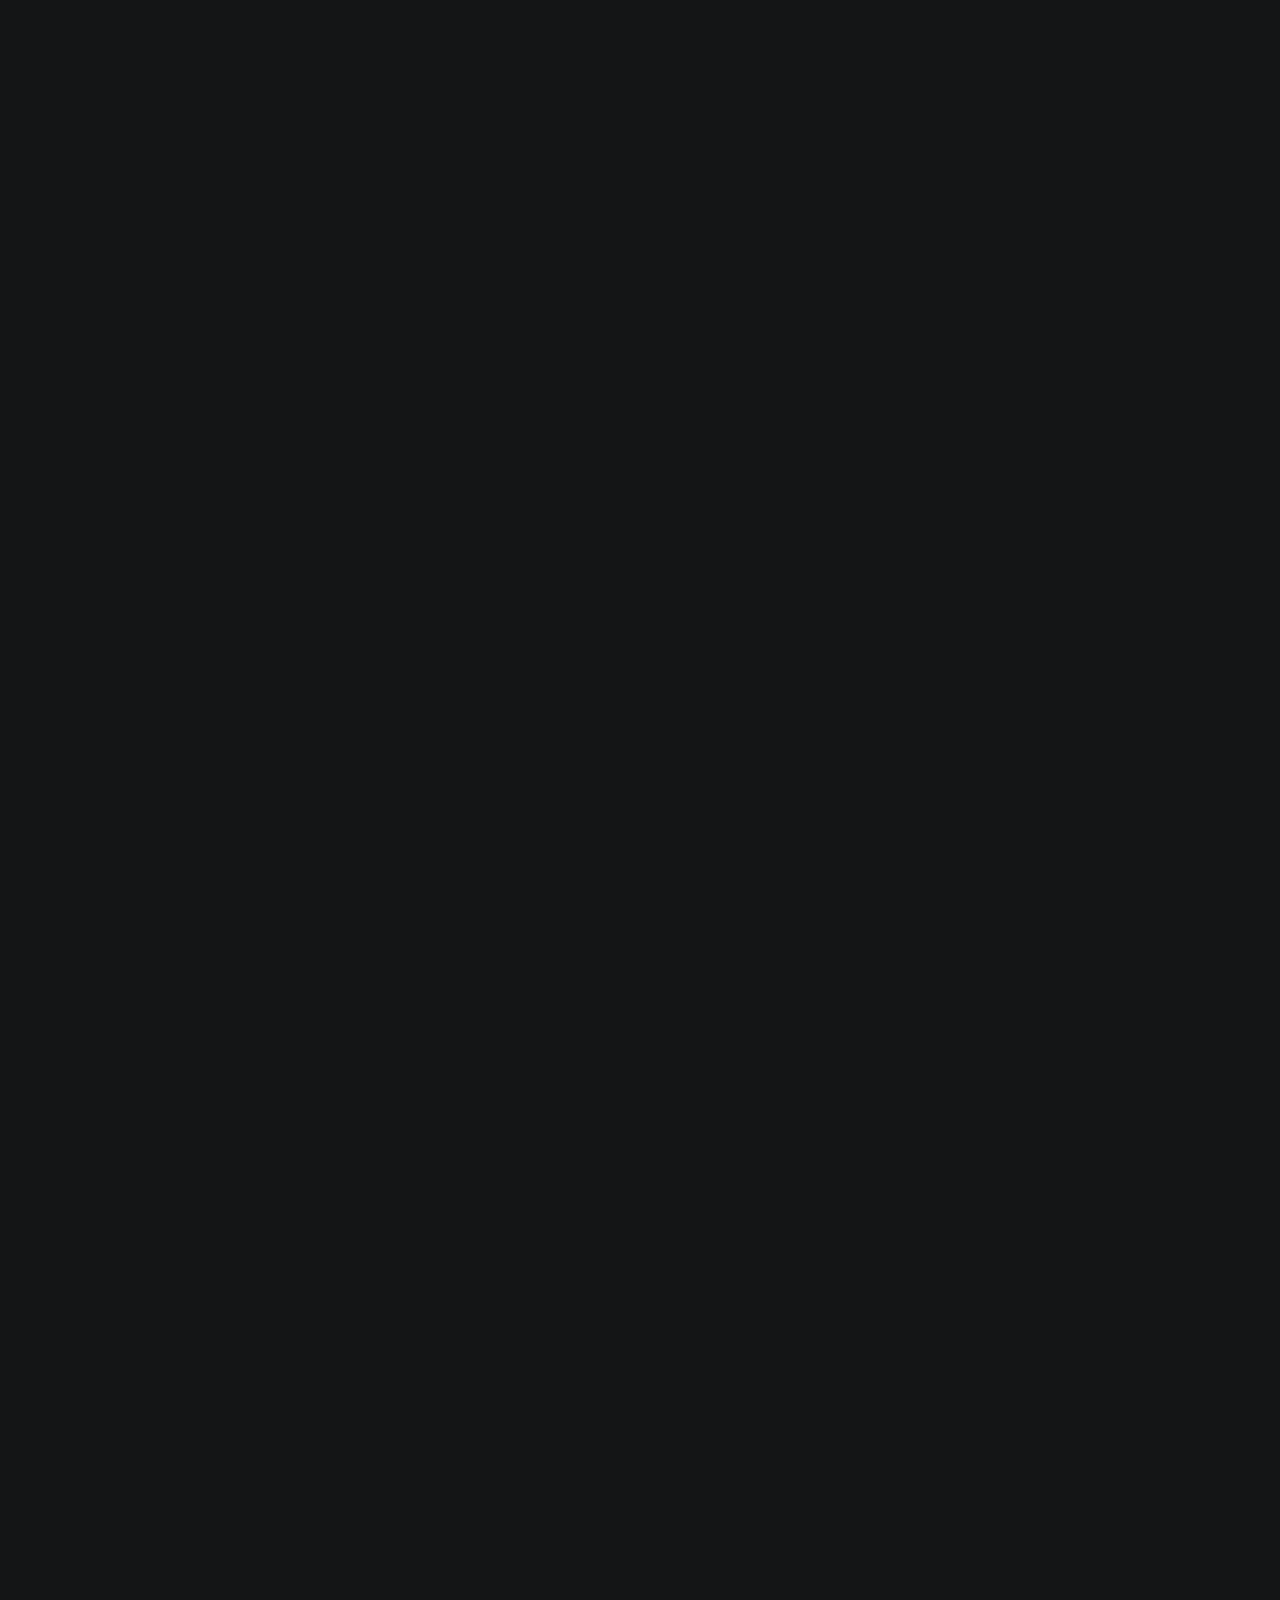
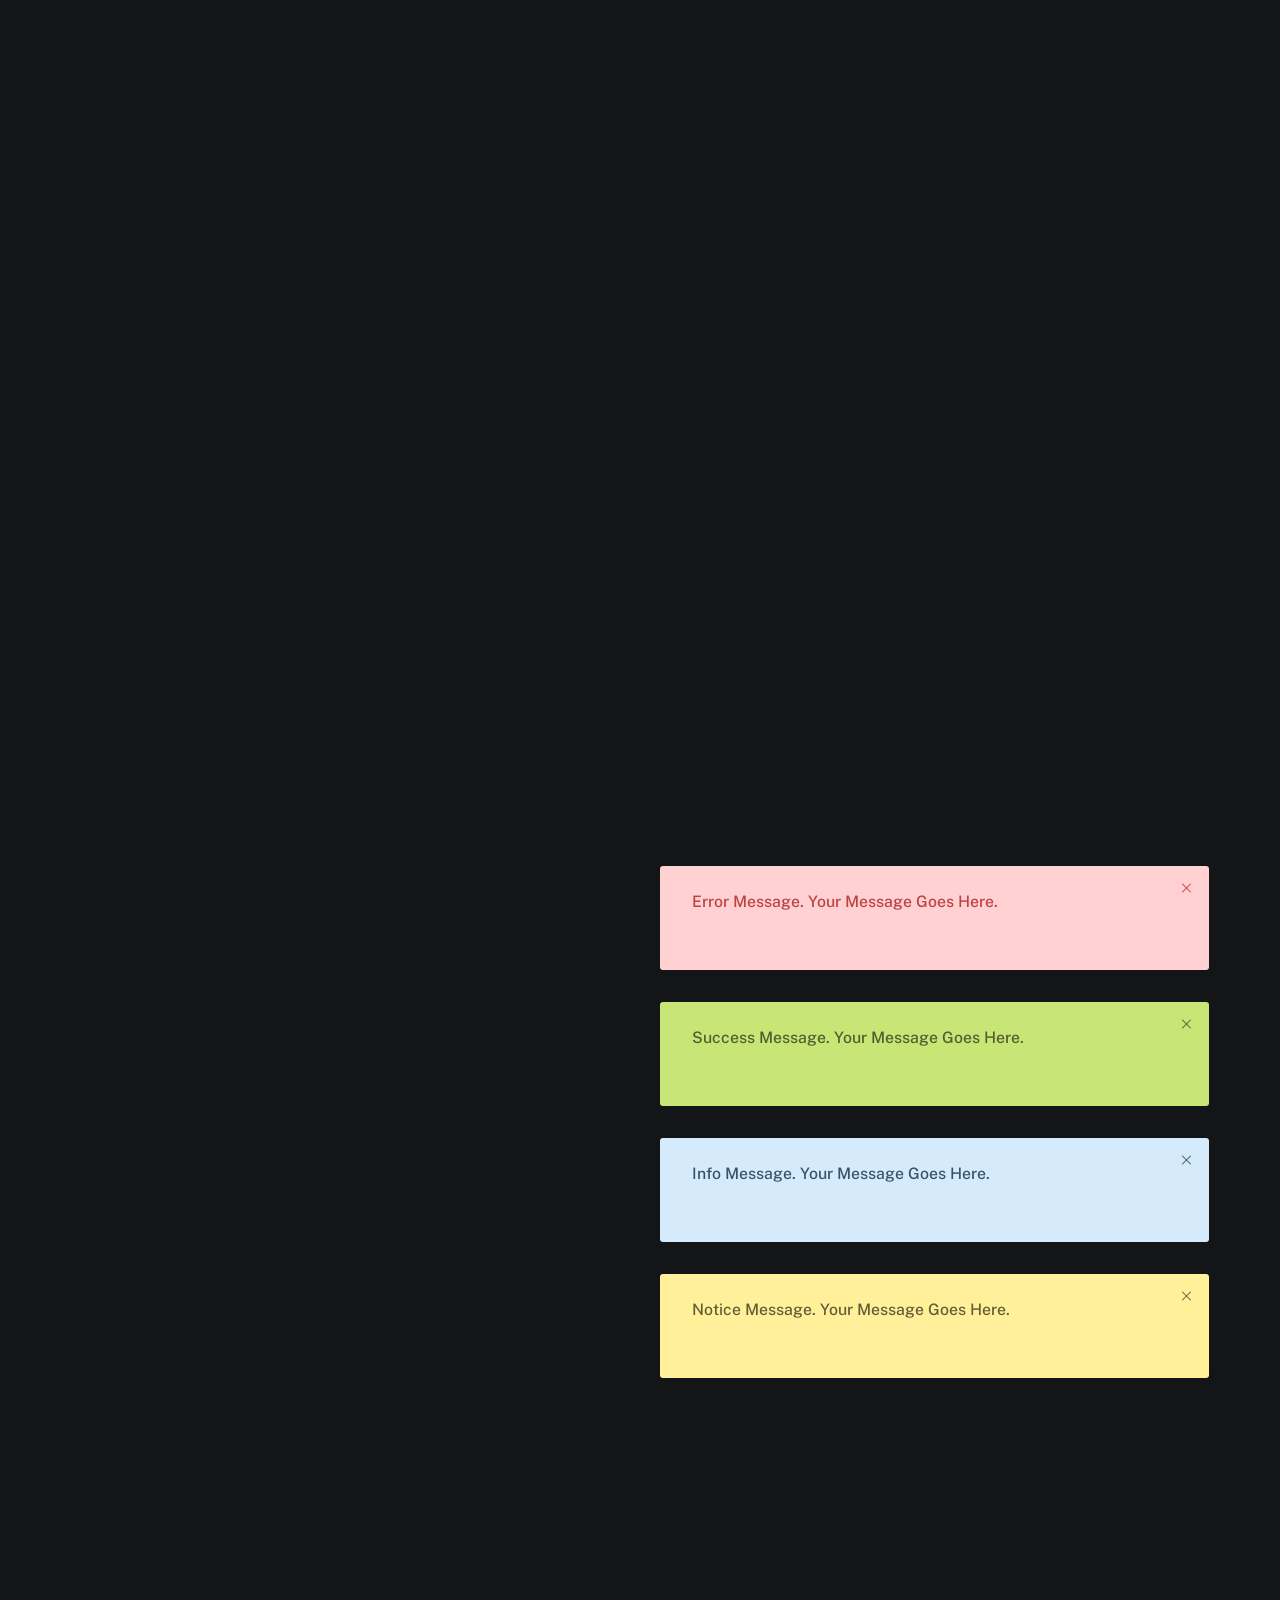
==== styles.html @ 80e3941f "Initial commit from existing project" ====
<!DOCTYPE html>
<html class="no-js ss-preload" lang="en">
<head>

    <!--- basic page needs
    ================================================== -->
    <meta charset="utf-8">
    <title>Luther - Styles</title>
    <meta name="description" content="">
    <meta name="author" content="">

    <!-- mobile specific metas
    ================================================== -->
    <meta name="viewport" content="width=device-width, initial-scale=1">

    <!-- CSS
    ================================================== -->
    <link rel="stylesheet" href="css/vendor.css">
    <link rel="stylesheet" href="css/styles.css">

    <style type="text/css" media="screen">
        .s-styles {
            padding-top: var(--vspace-5);
            padding-bottom: var(--vspace-4);
            position: relative;
        }
        .s-styles .intro h1 {
            margin-top: 0;
        }
    </style>

    <!-- favicons
    ================================================== -->
    <link rel="apple-touch-icon" sizes="180x180" href="apple-touch-icon.png">
    <link rel="icon" type="image/png" sizes="32x32" href="favicon-32x32.png">
    <link rel="icon" type="image/png" sizes="16x16" href="favicon-16x16.png">
    <link rel="manifest" href="site.webmanifest">

</head>

<body id="top">


    <!-- # preloader
    ================================================== -->
    <div id="preloader">
        <div id="loader">
        </div>
    </div>


    <!-- # page wrap
    ================================================== -->
    <div class="s-pagewrap">

        <div class="circles">
            <span></span>
            <span></span>
            <span></span>
            <span></span>
            <span></span>
        </div>


        <!-- ## site header 
        ================================================== -->
        <header class="s-header">

            <div class="header-mobile">
                <span class="mobile-home-link"><a href="index.html">Luther.</a></span>
                <a class="mobile-menu-toggle" href="#0"><span>Menu</span></a>
            </div>

            <div class="row wide main-nav-wrap">
                <nav class="column lg-12 main-nav">
                    <ul>
                        <li><a href="index.html" class="home-link">Luther.</a></li>
                        <li class="current"><a href="index.html">Intro</a></li>
                        <li><a href="index.html">About</a></li>
                        <li><a href="index.html">Works</a></li>
                        <li><a href="index.html">Say Hello</a></li>
                    </ul>
                </nav>
            </div>

        </header> <!-- end s-header -->


        <!-- ## main content
        ==================================================- -->
        <main class="s-content">


            <!-- ### intro
            ================================================== -->
            <section id="intro" class="s-intro">

                <div class="row intro-content wide">

                    <div class="column">
                        <div class="text-pretitle with-line">
                            Hello World
                        </div>

                        <h1 class="text-huge-title">
                            I am Luther, <br>
                            a digital designer <br>
                            & frontend <br> 
                            developer based <br>
                            in Somewhere.
                        </h1>
                    </div>

                    <ul class="intro-social">
                        <li><a href="#0">Behance</a></li>
                        <li><a href="#0">Twitter</a></li>
                        <li><a href="#0">Dribbble</a></li>
                        <li><a href="#0">Instagram</a></li>
                    </ul>

                </div> <!-- end intro content -->

                <a href="#styles" class="intro-scrolldown smoothscroll">
                    <svg width="24" height="24" viewBox="0 0 24 24" xmlns="http://www.w3.org/2000/svg" fill-rule="evenodd" clip-rule="evenodd"><path d="M11 21.883l-6.235-7.527-.765.644 7.521 9 7.479-9-.764-.645-6.236 7.529v-21.884h-1v21.883z"/></svg>
                </a>

            </section> <!-- end s-intro -->


            <!-- ### styles
            ================================================== -->
            <div id="styles" class="s-styles">

                <div class="row">

                    <div class="column lg-12 intro">

                        <h1>Style Guide.</h1>

                        <p class="lead">Lorem ipsum Officia elit ad tempor dolore est ex incididunt incididunt occaecat culpa deserunt 
                        sunt labore in cillum ullamco magna in Excepteur consequat in reprehenderit proident mollit incididunt officia commodo.
                        Duis ea officia sed dolor pariatur enim dolore dolore quis incididunt nulla exercitation commodo veniam et ea incididunt.
                        </p>

                        <hr>
                    </div>

                </div> <!-- end row -->

                <div class="row">

                    <div class="column lg-6 tab-12">

                        <h3>Paragraph and Image</h3>

                        <p><a href="#"><img width="120" height="120" class="u-pull-left" alt="sample-image" src="assets/sample-image.jpg"></a>
                        Lorem ipsum dolor sit amet, consectetuer adipiscing elit. Donec libero. Suspendisse bibendum.Cras id urna. Morbi 
                        tincidunt, orci ac convallis aliquam, lectus turpis varius lorem, eu posuere nunc justo tempus leo. Donec mattis, 
                        purus nec placerat bibendum, dui pede condimentum odio, ac blandit ante orci ut diam. Cras fringilla magna. 
                        Phasellus suscipit, leo a pharetra condimentum, lorem tellus eleifend magna, eget fringilla velit magna id 
                        neque posuere nunc justo tempus leo. </p>

                        <p>
                        Lorem ipsum dolor sit amet, consectetuer adipiscing elit. Donec libero. Suspendisse bibendum. Cras id urna. 
                        Morbi tincidunt, orci ac convallis aliquam, lectus turpis varius lorem, eu posuere nunc justo tempus leo. 
                        Donec mattis, purus nec placerat bibendum, dui pede condimentumodio, ac blandit ante orci ut diam.	
                        </p>

                        <p>A <a href="#">link</a>,
                        <abbr title="this really isn't a very good description">abbrebation</abbr>,
                        <strong>strong text</strong>,
                        <em>em text</em>,
                        <del>deleted text</del>, and
                        <mark>this is a mark text.</mark>
                        <code>.code</code>
                        </p>

                    </div>

                    <div class="column lg-6 tab-12">

                        <h3>Drop Caps</h3>

                        <p class="drop-cap">Far far away, behind the word mountains, far from the countries Vokalia and Consonantia,
                        there live the blind texts. Separated they live in Bookmarksgrove right at the coast of the
                        Semantics, a large language ocean. A small river named Duden flows by their place and supplies it with the 
                        necessary regelialia. Morbi tincidunt, orci ac convallis aliquam, lectus turpis varius lorem, 
                        euposuere nunc justo tempus leo. Donec mattis, purus nec placerat bibendum, dui pede condimentum odio, 
                        ac blandit ante orci ut diam. Cras fringilla magna. Phasellus suscipit, leo a pharetra condimentum, 
                        lorem tellus eleifend magna, eget fringilla velit magna id neque.
                        </p>

                        <h3>Small Print</h3>

                        <p><small>Lorem ipsum dolor sit amet, consectetuer adipiscing elit. Donec libero.</small></p>

                    </div>

                </div> <!-- end row -->

                <div class="row">

                    <div class="column lg-6 tab-12">

                        <h3 class="u-add-bottom">Pull Quotes</h3>

                        <p>
                        Perspiciatis nemo unde et nobis modi consequatur officia amet. Ut enim 
                        tenetur provident maiores. Perspiciatis asperiores incidunt sequi 
                        quisquam. Enim aut. 
                        </p>

                        <figure class="pull-quote">
                            <blockquote>
                                <p>
                                When you look in the eyes of grace, when you meet grace, 
                                when you embrace grace, when you see the nail prints in 
                                grace’s hands and the fire in his eyes, when you feel his 
                                relentless love for you - it will not motivate you to sin. 
                                It will motivate you to righteousness.
                                </p>

                                <footer>
                                    <cite>Judah Smith</cite>
                                </footer>
                            </blockquote>
                        </figure>


                    </div>

                    <div class="column lg-6 tab-12">

                        <h3 class="u-add-bottom">Block Quotes</h3>

                        <blockquote cite="http://where-i-got-my-info-from.com">
                            <p>
                            For God so loved the world, that he gave his only Son, that whoever believes in 
                            him should not perish but have eternal life. For God did not send his Son into 
                            the world to condemn the world, but in order that the world might be 
                            saved through him.
                            </p>

                            <footer>
                                <cite>
                                    <a href="#0">John 3:16-17 ESV</a>
                                </cite>
                            </footer>

                        </blockquote>

                        <blockquote>
                            <p>There is a God-shaped vacuum in the heart of each man which cannot be satisfied 
                            by any created thing but only by God the Creator.</p>

                            <footer>
                                <cite>Blaise Pascal</cite>
                            </footer>

                        </blockquote>

                    </div>

                </div> <!-- end row -->

                <div class="row u-add-half-bottom">

                    <div class="column lg-6 tab-12">

                        <h3>Example Lists</h3>

                        <ol>
                            <li>Here is an example</li>
                            <li>of an ordered list.</li>
                            <li>A parent list item.
                                <ul>
                                    <li>one</li>
                                    <li>two</li>
                                    <li>three</li>
                                </ul>
                                </li>
                                <li>A list item.</li>
                            </ol>

                        <ul class="disc">
                            <li>Here is an example</li>
                            <li>of an unordered list.</li>
                        </ul>

                        <h3>Definition Lists</h3>

                        <h5>a) Multi-line Definitions (default) </h5>

                        <dl class="dictionary-style">
                            <dt><strong>This is a term</strong></dt>
                                <dd>this is the definition of that term, which both live in a <code>dl</code>.</dd>
                            <dt><strong>Another Term</strong></dt>
                                <dd>And it gets a definition too, which is this line</dd>
                                <dd>This is a 2<sup>nd</sup> definition for a single term. A <code>dt</code> may be followed by multiple <code>dd</code>s.</dd>
                        </dl>

                        <h3 class="u-add-bottom">Skill Bars</h3>

                        <ul class="skill-bars">
                            <li>
                            <div class="progress percent90"><span>90%</span></div>
                            <strong>HTML</strong>
                            </li>
                            <li>
                            <div class="progress percent85"><span>85%</span></div>
                            <strong>CSS</strong>
                            </li>
                            <li>
                            <div class="progress percent70"><span>70%</span></div>
                            <strong>Javascript</strong>
                            </li>
                            <li>
                            <div class="progress percent95"><span>95%</span></div>
                            <strong>PHP</strong>
                            </li>
                            <li>
                            <div class="progress percent75"><span>75%</span></div>
                            <strong>Illustrator</strong>
                            </li>
                            <li>
                            <div class="progress percent90"><span>90%</span></div>
                            <strong>Figma</strong>
                            </li>
                        </ul>

                    </div>

                    <div class="column lg-6 tab-12">

                        <h3 class="u-add-bottom">Buttons</h3>

                        <p>
                            <a class="btn btn--primary u-fullwidth" href="#0">Primary Button</a>
                            <a class="btn u-fullwidth" href="#0">Default Button</a>
                            <a class="btn btn--stroke u-fullwidth" href="#0">Stroke Button</a>
                        </p>

                        <h3>Stats Tabs</h3>

                        <ul class="stats-tabs">
                            <li><a href="#0">1,234 <em>Peter</em></a></li>
                            <li><a href="#0">567 <em>James</em></a></li>
                            <li><a href="#0">23,456 <em>John</em></a></li>
                            <li><a href="#0">3,456 <em>Andrew</em></a></li>
                            <li><a href="#0">456 <em>Philip</em></a></li>
                            <li><a href="#0">26 <em>Matthew</em></a></li>
                        </ul>

                        <h3 class="u-add-bottom">Code</h3>

<pre><code class="language-css">
    code {
    font-size: 1.4rem;
    margin: 0 .2rem;
    padding: .2rem .6rem;
    white-space: nowrap;
    background: #F1F1F1;
    border: 1px solid #E1E1E1;	
    border-radius: 3px;
    }
</code></pre>

                    </div>

                </div> <!-- end row -->

                <div class="row u-add-half-bottom">

                    <div class="column lg-6 tab-12">
                            
                        <h1>H1 Heading Doloremque dolor voluptas est sequi omnis.</h1>
                        <p>Doloremque dolor voluptas est sequi omnis. Pariatur ut aut. Sed enim tempora qui veniam qui cum vel. 
                        Voluptas odit at vitae minima. In assumenda ut. Voluptatem totam impedit accusantium reiciendis excepturi aut qui accusamus praesentium.</p>

                        <h2>H2 Heading Doloremque dolor voluptas est sequi omnis.</h2>
                        <p>Doloremque dolor voluptas est sequi omnis. Pariatur ut aut. Sed enim tempora qui veniam qui cum vel. 
                        Voluptas odit at vitae minima. In assumenda ut. Voluptatem totam impedit accusantium reiciendis excepturi aut qui accusamus praesentium.</p>

                        <h3>H3 Heading Doloremque dolor voluptas est sequi omnis.</h3>
                        <p>Doloremque dolor voluptas est sequi omnis. Pariatur ut aut. Sed enim tempora qui veniam qui cum vel. 
                        Voluptas odit at vitae minima. In assumenda ut. Voluptatem totam impedit accusantium reiciendis excepturi aut qui accusamus praesentium.</p>

                        
                    </div>

                    <div class="column lg-6 tab-12">
                        <h4>H4 Heading Doloremque dolor voluptas est sequi omnis.</h4>
                        <p>Doloremque dolor voluptas est sequi omnis. Pariatur ut aut. Sed enim tempora qui veniam qui cum vel. 
                        Voluptas odit at vitae minima. In assumenda ut. Voluptatem totam impedit accusantium reiciendis excepturi aut qui accusamus praesentium.</p>

                        <h5>H5 Heading Doloremque dolor voluptas est sequi omnis.</h5>
                        <p>Doloremque dolor voluptas est sequi omnis. Pariatur ut aut. Sed enim tempora qui veniam qui cum vel. 
                        Voluptas odit at vitae minima. In assumenda ut. Voluptatem totam impedit accusantium reiciendis excepturi aut qui accusamus praesentium.</p>

                        <h6>H6 Heading Doloremque dolor voluptas est sequi omnis.</h6>
                        <p>Doloremque dolor voluptas est sequi omnis. Pariatur ut aut. Sed enim tempora qui veniam qui cum vel. 
                        Voluptas odit at vitae minima. In assumenda ut. Voluptatem totam impedit accusantium reiciendis excepturi aut qui accusamus praesentium.</p>
            
                        
                    </div>

                </div> <!-- end row -->

                <div class="row u-add-half-bottom">

                    <div class="column lg-6 tab-12">

                        <h3 class="u-add-bottom">Responsive Image</h3>

                        <figure>
                            <img src="assets/wheel-500.jpg" 
                            srcset="assets/wheel-1000.jpg 1000w, 
                            assets/wheel-500.jpg 500w" 
                            sizes="(max-width: 1000px) 100vw, 1000px" alt="">

                            <figcaption>
                                Here is some random picture.
                            </figcaption>
                        </figure>

                    </div>

                    <div class="column lg-6 tab-12">

                        <h3 class="u-add-bottom">Responsive video</h3>

                        <div class="video-container">
                        <iframe src="https://player.vimeo.com/video/14592941?color=00a650&title=0&byline=0&portrait=0" width="500" height="281" frameborder="0" webkitallowfullscreen mozallowfullscreen allowfullscreen></iframe> 
                        </div>

                    </div>
                    
                </div> <!-- end row -->

                <div class="row u-add-bottom">

                    <div class="column lg-12">

                        <h3>Tables</h3>
                        <p>Be sure to use properly formed table markup with <code>&lt;thead&gt;</code> and <code>&lt;tbody&gt;</code> when building a <code>table</code>.</p>

                        <div class="table-responsive">

                            <table>
                                    <thead>
                                    <tr>
                                        <th>Name</th>
                                        <th>Age</th>
                                        <th>Sex</th>
                                        <th>Location</th>
                                    </tr>
                                    </thead>
                                    <tbody>
                                    <tr>
                                        <td>William J. Seymour</td>
                                        <td>34</td>
                                        <td>Male</td>
                                        <td>Azusa Street</td>
                                    </tr>
                                    <tr>
                                        <td>Jennie Evans Moore</td>
                                        <td>30</td>
                                        <td>Female</td>
                                        <td>Azusa Street</td>
                                    </tr>
                                    </tbody>
                            </table>

                        </div>

                    </div>
                    
                </div> <!-- end row -->

                <div class="row">

                    <div class="column lg-12">
                        <h3>Pagination</h3>

                        <nav class="pgn">
                            <ul>
                                <li>
                                    <a class="pgn__prev" href="#0">
                                        <svg xmlns="http://www.w3.org/2000/svg" width="24" height="24" viewBox="0 0 24 24"><path d="M12.707 17.293L8.414 13H18v-2H8.414l4.293-4.293-1.414-1.414L4.586 12l6.707 6.707z"/></svg>
                                    </a>
                                </li>
                                <li><a class="pgn__num" href="#0">1</a></li>
                                <li><span class="pgn__num current">2</span></li>
                                <li><a class="pgn__num" href="#0">3</a></li>
                                <li><a class="pgn__num" href="#0">4</a></li>
                                <li><a class="pgn__num" href="#0">5</a></li>
                                <li><span class="pgn__num dots">…</span></li>
                                <li><a class="pgn__num" href="#0">8</a></li>
                                <li>
                                    <a class="pgn__next" href="#0">
                                        <svg xmlns="http://www.w3.org/2000/svg" width="24" height="24" viewBox="0 0 24 24"><path d="M11.293 17.293l1.414 1.414L19.414 12l-6.707-6.707-1.414 1.414L15.586 11H6v2h9.586z"/></svg>
                                    </a>
                                </li>
                            </ul>
                        </nav>
                    </div>

                </div> <!-- end row -->

                <div class="row">

                    <div class="column lg-6 tab-12">

                        <h3 class="u-add-bottom">Form Styles</h3>

                        <form>
                            <div>
                                <label for="sampleInput">Your email</label>
                                <input class="u-fullwidth" type="email" placeholder="test@mailbox.com" id="sampleInput">
                            </div>
                            <div>
                                <label for="sampleRecipientInput">Reason for contacting</label>
                                <div class="ss-custom-select">
                                    <select class="u-fullwidth" id="sampleRecipientInput">
                                        <option value="Option 1">Questions</option>
                                        <option value="Option 2">Report</option>
                                        <option value="Option 3">Others</option>
                                    </select>
                                </div>
                            </div>
                            
                            <label for="exampleMessage">Message</label>
                            <textarea class="u-fullwidth" placeholder="Your message" id="exampleMessage"></textarea>

                            <label class="u-add-bottom">
                                <input type="checkbox">
                                <span class="label-text">Send a copy to yourself</span>
                            </label>
                        
                            <input class="btn--primary u-fullwidth" type="submit" value="Submit">
                        </form>

                    </div>

                    <div class="column lg-6 tab-12">

                        <h3>Alert Boxes</h3>

                        <br>
                        
                        <div class="alert-box alert-box--error">
                            <p>Error Message. Your Message Goes Here.</p>
                            <span class="alert-box__close"></span>
                        </div><!-- end error -->
                                
                        <div class="alert-box alert-box--success">
                            <p>Success Message. Your Message Goes Here.</p>
                            <span class="alert-box__close"></span>
                        </div><!-- end success -->
                                
                        <div class="alert-box alert-box--info">
                            <p>Info Message. Your Message Goes Here.</p>
                            <span class="alert-box__close"></span>
                        </div><!-- end info -->
                                
                        <div class="alert-box alert-box--notice">
                            <p>Notice Message. Your Message Goes Here.</p>
                            <span class="alert-box__close"></span>
                        </div><!-- end notice -->
                    
                    </div>

                </div> <!-- end row -->

                <div class="row">

                    <div class="lg-12 column">
                        <h3>Grid Columns</h3>
                    </div>
        
                </div> <!-- Row End-->
        
                <!--<h4>1/3 Columns</h4>  -->
        
                <div class="row">
        
                    <div class="lg-4 mob-12 column">
                        <p>
                        Cras aliquet. Integer faucibus, eros ac molestie placerat, enim tellus varius lacus,
                        nec dictum nunc tortor id urna. Suspendisse dapibus ullamcorper pede. Vivamus ligula ipsum,
                        faucibus at, tincidunt eget, porttitor non, dolor. 
                        </p>
                    </div>
        
                    <div class="lg-4 mob-12 column">
                        <p>
                        Cras aliquet. Integer faucibus, eros ac molestie placerat, enim tellus varius lacus,
                        nec dictum nunc tortor id urna. Suspendisse dapibus ullamcorper pede. Vivamus ligula ipsum,
                        faucibus at, tincidunt eget, porttitor non, dolor. 
                        </p>
                    </div>
        
                    <div class="lg-4 mob-12 column">
                        <p>
                        Cras aliquet. Integer faucibus, eros ac molestie placerat, enim tellus varius lacus,
                        nec dictum nunc tortor id urna. Suspendisse dapibus ullamcorper pede. Vivamus ligula ipsum,
                        faucibus at, tincidunt eget, porttitor non, dolor. 
                        </p>
                    </div>
        
                </div>
        
                <!--<h4>1/4 Columns</h4>  -->
        
                <div class="row">
        
                    <div class="lg-3 tab-6 mob-12 column">
                        <p>
                        Cras aliquet. Integer faucibus, eros ac molestie placerat, enim tellus varius lacus,
                        nec dictum nunc tortor id urna. Suspendisse dapibus ullamcorper pede. Vivamus ligula ipsum,
                        faucibus at, tincidunt eget, porttitor non, dolor. 
                        </p>
                    </div>
        
                    <div class="lg-3 tab-6 mob-12 column">
                        <p>
                        Cras aliquet. Integer faucibus, eros ac molestie placerat, enim tellus varius lacus,
                        nec dictum nunc tortor id urna. Suspendisse dapibus ullamcorper pede. Vivamus ligula ipsum,
                        faucibus at, tincidunt eget, porttitor non, dolor. 
                        </p>
                    </div>
        
                    <div class="lg-3 tab-6 mob-12 column">
                        <p>
                        Cras aliquet. Integer faucibus, eros ac molestie placerat, enim tellus varius lacus,
                        nec dictum nunc tortor id urna. Suspendisse dapibus ullamcorper pede. Vivamus ligula ipsum,
                        faucibus at, tincidunt eget, porttitor non, dolor. 
                        </p>
                    </div>
        
                    <div class="lg-3 tab-6 mob-12 column">
                        <p>
                        Cras aliquet. Integer faucibus, eros ac molestie placerat, enim tellus varius lacus,
                        nec dictum nunc tortor id urna. Suspendisse dapibus ullamcorper pede. Vivamus ligula ipsum,
                        faucibus at, tincidunt eget, porttitor non, dolor. 
                        </p>
                    </div>
        
                </div>
        
                <!--<h4>1/2 Columns</h4>  -->
        
                <div class="row">
        
                    <div class="lg-6 mob-12 column">
                        <p>
                        Cras aliquet. Integer faucibus, eros ac molestie placerat, enim tellus varius lacus,
                        nec dictum nunc tortor id urna. Suspendisse dapibus ullamcorper pede. Vivamus ligula ipsum,
                        faucibus at, tincidunt eget, porttitor non, dolor. 
                        </p>
                    </div>
        
                    <div class="lg-6 mob-12 column">
                        <p>
                        Cras aliquet. Integer faucibus, eros ac molestie placerat, enim tellus varius lacus,
                        nec dictum nunc tortor id urna. Suspendisse dapibus ullamcorper pede. Vivamus ligula ipsum,
                        faucibus at, tincidunt eget, porttitor non, dolor. 
                        </p>
                    </div>
        
                </div>
        
                <!--<h4>2/3 Columns</h4>  -->
        
                <div class="row">
        
                    <div class="lg-8 tab-7 mob-12 column">
                        <p>
                        Cras aliquet. Integer faucibus, eros ac molestie placerat, enim tellus varius lacus,
                        nec dictum nunc tortor id urna. Suspendisse dapibus ullamcorper pede. Vivamus ligula ipsum,
                        faucibus at, tincidunt eget, porttitor non, dolor. Integer faucibus, eros ac molestie placerat, enim tellus varius lacus,
                        nec dictum nunc tortor id urna. Suspendisse dapibus ullamcorper pede. Vivamus ligula ipsum,
                        faucibus at, tincidunt eget, porttitor non, dolor.
                        </p>
                    </div>
        
                    <div class="lg-4 tab-5 mob-12 column">
                        <p>
                        Cras aliquet. Integer faucibus, eros ac molestie placerat, enim tellus varius lacus,
                        nec dictum nunc tortor id urna. Suspendisse dapibus ullamcorper pede. Vivamus ligula ipsum,
                        faucibus at, tincidunt eget, porttitor non, dolor. 
                        </p>
                    </div>
        
                </div>
        
                <!--<h4>3/4 Columns</h4>  -->
        
                <div class="row">
        
                    <div class="lg-3 tab-5 mob-12 column">
                        <p>
                        Cras aliquet. Integer faucibus, eros ac molestie placerat, enim tellus varius lacus,
                        nec dictum nunc tortor id urna. Suspendisse dapibus ullamcorper pede. Vivamus ligula ipsum,
                        faucibus at. 
                        </p>
                    </div>
        
                    <div class="lg-9 tab-7 mob-12 column">
                        <p>
                        Cras aliquet. Integer faucibus, eros ac molestie placerat, enim tellus varius lacus,
                        nec dictum nunc tortor id urna. Suspendisse dapibus ullamcorper pede. Vivamus ligula ipsum,
                        faucibus at, tincidunt eget, porttitor non, dolor.Integer faucibus, eros ac molestie placerat, enim tellus varius lacus,
                        nec dictum nunc tortor id urna. Suspendisse dapibus ullamcorper pede. Vivamus ligula ipsum,
                        faucibus at, tincidunt eget, porttitor non, dolor. Integer faucibus, eros ac molestie placerat, enim tellus varius lacus,
                        nec dictum nunc tortor id urna. Suspendisse dapibus ullamcorper pede. Vivamus ligula ipsum,
                        faucibus at, tincidunt eget, porttitor non, dolor.
                        </p>
                    </div>
        
                </div>

            </div> <!-- end content-wrap -->


            <!-- ### contact
            ================================================== -->
            <section id="contact" class="s-contact">

                <div class="row contact-top">
                    <div class="column lg-12">
                        <h2 class="text-pretitle">
                            Get In Touch
                        </h2>

                        <p class="h1">
                            I love to hear from you.
                            Whether you have a question or just 
                            want to chat about design, tech & art — shoot me a message.
                        </p>
                    </div>
                </div> <!-- end contact-top -->

                <div class="row contact-bottom">
                    <div class="column lg-3 md-5 tab-6 stack-on-550 contact-block">
                        <h3 class="text-pretitle">Reach me at</h3>
                        <p class="contact-links">
                            <a href="mailto:sayhello@luther.com" class="mailtoui">sayhello@luther.com</a> <br>
                            <a href="tel:+1975432345">+197 543 2345</a>
                        </p>
                    </div>
                    <div class="column lg-4 md-5 tab-6 stack-on-550 contact-block">
                        <h3 class="text-pretitle">Social</h3>
                        <ul class="contact-social">
                            <li><a href="#0">Behance</a></li>
                            <li><a href="#0">Dribble</a></li>
                            <li><a href="#0">Twitter</a></li>
                            <li><a href="#0">Instagram</a></li>
                            <li><a href="#0">Github</a></li>
                        </ul>
                    </div>
                    <div class="column lg-4 md-12 contact-block">
                        <a href="mailto:sayhello@luther.com" class="mailtoui btn btn--medium u-fullwidth contact-btn">Say Hello.</a>
                    </div>
                </div> <!-- end contact-bottom -->

            </section> <!-- end contact -->

        </main> <!-- end s-content -->


        <!-- ## footer
        ================================================== -->
        <footer class="s-footer">

            <div class="row">
                <div class="column ss-copyright">
                    <span>© Copyright Luther 2021</span> 
                    <span>Design by <a href="https://www.styleshout.com/">StyleShout</a> Distribution By <a href="https://themewagon.com">Themewagon</a> </span>
                </div>

                <div class="ss-go-top">
                    <a class="smoothscroll" title="Back to Top" href="#top">
                        <svg xmlns="http://www.w3.org/2000/svg" viewBox="0 0 24 24" fill-rule="evenodd" clip-rule="evenodd"><path d="M11 2.206l-6.235 7.528-.765-.645 7.521-9 7.479 9-.764.646-6.236-7.53v21.884h-1v-21.883z"/></svg>
                    </a>
                </div>
            </div>

        </footer> <!-- end s-footer -->

    </div> <!-- end -s-pagewrap -->


    <!-- Java Script
    ================================================== -->
    <script src="js/plugins.js"></script>
    <script src="js/main.js"></script>

</body>
</html>
---- css/vendor.css ----
/* ===================================================================
 * Theme Third-party Stylesheets
 * Template Ver. 1.0.0
 * 02-16-2021
 * -------------------------------------------------------------------
 *
 * TOC:
 * 
 * # PrismJS 1.20.0
 * # Swiper 6.4.5
 * # Basiclightbox
 * 
 * ------------------------------------------------------------------- */



/* ===================================================================
 * # PrismJS 1.20.0
 *   https://prismjs.com/download.html#themes=prism-tomorrow&languages=markup+css+clike+javascript+markup-templating+php
 *   
 *   prism.js tomorrow night eighties for JavaScript, CoffeeScript, CSS and HTML
 *   Based on https://github.com/chriskempson/tomorrow-theme
 *   @author Rose Pritchard
 * ------------------------------------------------------------------- */

code[class*="language-"],
pre[class*="language-"] {
    color           : #ccc;
    background      : none;
    font-family     : var(--font-mono);
    font-size       : calc(var(--text-size) * 0.9444);
    text-align      : left;
    white-space     : pre;
    word-spacing    : normal;
    word-break      : normal;
    word-wrap       : normal;
    line-height     : var(--vspace-1);
    -moz-tab-size   : 4;
    -o-tab-size     : 4;
    tab-size        : 4;
    -webkit-hyphens : none;
    -moz-hyphens    : none;
    -ms-hyphens     : none;
    hyphens         : none;
}

/* Code blocks */

pre[class*="language-"] {
    padding  : var(--vspace-0_5) 0 var(--vspace-1);
    margin   : 0;
    overflow : auto;
}

:not(pre)>code[class*="language-"],
pre[class*="language-"] {
    background : #2d2d2d;
}

/* Inline code */

:not(pre)>code[class*="language-"] {
    padding     : .1em;
    white-space : normal;
}

.token.comment,
.token.block-comment,
.token.prolog,
.token.doctype,
.token.cdata {
    color : #999;
}

.token.punctuation {
    color : #ccc;
}

.token.tag,
.token.attr-name,
.token.namespace,
.token.deleted {
    color : #e2777a;
}

.token.function-name {
    color : #6196cc;
}

.token.boolean,
.token.number,
.token.function {
    color : #f08d49;
}

.token.property,
.token.class-name,
.token.constant,
.token.symbol {
    color : #f8c555;
}

.token.selector,
.token.important,
.token.atrule,
.token.keyword,
.token.builtin {
    color : #cc99cd;
}

.token.string,
.token.char,
.token.attr-value,
.token.regex,
.token.variable {
    color : #7ec699;
}

.token.operator,
.token.entity,
.token.url {
    color : #67cdcc;
}

.token.important,
.token.bold {
    font-weight : bold;
}

.token.italic {
    font-style : italic;
}

.token.entity {
    cursor : help;
}

.token.inserted {
    color : green;
}



/* ===================================================================
 * # Swiper 6.4.5
 *   Most modern mobile touch slider and framework with hardware accelerated transitions
 *   https://swiperjs.com
 *
 *   Copyright 2014-2020 Vladimir Kharlampidi
 *
 *   Released under the MIT License
 *
 *   Released on: December 18, 2020
 * ------------------------------------------------------------------- */

@font-face {
    font-family : "swiper-icons";
    src         : url("data:application/font-woff;charset=utf-8;base64, [base64]//wADZ2x5ZgAAAywAAADMAAAD2MHtryVoZWFkAAABbAAAADAAAAA2E2+eoWhoZWEAAAGcAAAAHwAAACQC9gDzaG10eAAAAigAAAAZAAAArgJkABFsb2NhAAAC0AAAAFoAAABaFQAUGG1heHAAAAG8AAAAHwAAACAAcABAbmFtZQAAA/gAAAE5AAACXvFdBwlwb3N0AAAFNAAAAGIAAACE5s74hXjaY2BkYGAAYpf5Hu/j+W2+MnAzMYDAzaX6QjD6/4//Bxj5GA8AuRwMYGkAPywL13jaY2BkYGA88P8Agx4j+/8fQDYfA1AEBWgDAIB2BOoAeNpjYGRgYNBh4GdgYgABEMnIABJzYNADCQAACWgAsQB42mNgYfzCOIGBlYGB0YcxjYGBwR1Kf2WQZGhhYGBiYGVmgAFGBiQQkOaawtDAoMBQxXjg/wEGPcYDDA4wNUA2CCgwsAAAO4EL6gAAeNpj2M0gyAACqxgGNWBkZ2D4/wMA+xkDdgAAAHjaY2BgYGaAYBkGRgYQiAHyGMF8FgYHIM3DwMHABGQrMOgyWDLEM1T9/w8UBfEMgLzE////P/5//f/V/xv+r4eaAAeMbAxwIUYmIMHEgKYAYjUcsDAwsLKxc3BycfPw8jEQA/[base64]/uznmfPFBNODM2K7MTQ45YEAZqGP81AmGGcF3iPqOop0r1SPTaTbVkfUe4HXj97wYE+yNwWYxwWu4v1ugWHgo3S1XdZEVqWM7ET0cfnLGxWfkgR42o2PvWrDMBSFj/IHLaF0zKjRgdiVMwScNRAoWUoH78Y2icB/yIY09An6AH2Bdu/UB+yxopYshQiEvnvu0dURgDt8QeC8PDw7Fpji3fEA4z/PEJ6YOB5hKh4dj3EvXhxPqH/SKUY3rJ7srZ4FZnh1PMAtPhwP6fl2PMJMPDgeQ4rY8YT6Gzao0eAEA409DuggmTnFnOcSCiEiLMgxCiTI6Cq5DZUd3Qmp10vO0LaLTd2cjN4fOumlc7lUYbSQcZFkutRG7g6JKZKy0RmdLY680CDnEJ+UMkpFFe1RN7nxdVpXrC4aTtnaurOnYercZg2YVmLN/d/gczfEimrE/fs/bOuq29Zmn8tloORaXgZgGa78yO9/cnXm2BpaGvq25Dv9S4E9+5SIc9PqupJKhYFSSl47+Qcr1mYNAAAAeNptw0cKwkAAAMDZJA8Q7OUJvkLsPfZ6zFVERPy8qHh2YER+3i/BP83vIBLLySsoKimrqKqpa2hp6+jq6RsYGhmbmJqZSy0sraxtbO3sHRydnEMU4uR6yx7JJXveP7WrDycAAAAAAAH//wACeNpjYGRgYOABYhkgZgJCZgZNBkYGLQZtIJsFLMYAAAw3ALgAeNolizEKgDAQBCchRbC2sFER0YD6qVQiBCv/H9ezGI6Z5XBAw8CBK/m5iQQVauVbXLnOrMZv2oLdKFa8Pjuru2hJzGabmOSLzNMzvutpB3N42mNgZGBg4GKQYzBhYMxJLMlj4GBgAYow/P/PAJJhLM6sSoWKfWCAAwDAjgbRAAB42mNgYGBkAIIbCZo5IPrmUn0hGA0AO8EFTQAA") format("woff");
    font-weight : 400;
    font-style  : normal;
}

:root {
    --swiper-theme-color : #007aff;
}

.swiper-container {
    margin-left  : auto;
    margin-right : auto;
    position     : relative;
    overflow     : hidden;
    list-style   : none;
    padding      : 0;
    /* Fix of Webkit flickering */
    z-index      : 1;
}

.swiper-container-vertical>.swiper-wrapper {
    flex-direction : column;
}

.swiper-wrapper {
    position            : relative;
    width               : 100%;
    height              : 100%;
    z-index             : 1;
    display             : flex;
    transition-property : transform;
    box-sizing          : content-box;
}

.swiper-container-android .swiper-slide,
.swiper-wrapper {
    transform : translate3d(0px, 0, 0);
}

.swiper-container-multirow>.swiper-wrapper {
    flex-wrap : wrap;
}

.swiper-container-multirow-column>.swiper-wrapper {
    flex-wrap      : wrap;
    flex-direction : column;
}

.swiper-container-free-mode>.swiper-wrapper {
    transition-timing-function : ease-out;
    margin                     : 0 auto;
}

.swiper-slide {
    flex-shrink         : 0;
    width               : 100%;
    height              : 100%;
    position            : relative;
    transition-property : transform;
}

.swiper-slide-invisible-blank {
    visibility : hidden;
}

/* Auto Height */

.swiper-container-autoheight,
.swiper-container-autoheight .swiper-slide {
    height : auto;
}

.swiper-container-autoheight .swiper-wrapper {
    align-items         : flex-start;
    transition-property : transform, height;
}

/* 3D Effects */

.swiper-container-3d {
    perspective : 1200px;
}

.swiper-container-3d .swiper-wrapper,
.swiper-container-3d .swiper-slide,
.swiper-container-3d .swiper-slide-shadow-left,
.swiper-container-3d .swiper-slide-shadow-right,
.swiper-container-3d .swiper-slide-shadow-top,
.swiper-container-3d .swiper-slide-shadow-bottom,
.swiper-container-3d .swiper-cube-shadow {
    transform-style : preserve-3d;
}

.swiper-container-3d .swiper-slide-shadow-left,
.swiper-container-3d .swiper-slide-shadow-right,
.swiper-container-3d .swiper-slide-shadow-top,
.swiper-container-3d .swiper-slide-shadow-bottom {
    position       : absolute;
    left           : 0;
    top            : 0;
    width          : 100%;
    height         : 100%;
    pointer-events : none;
    z-index        : 10;
}

.swiper-container-3d .swiper-slide-shadow-left {
    background-image : linear-gradient(to left, rgba(0, 0, 0, 0.5), rgba(0, 0, 0, 0));
}

.swiper-container-3d .swiper-slide-shadow-right {
    background-image : linear-gradient(to right, rgba(0, 0, 0, 0.5), rgba(0, 0, 0, 0));
}

.swiper-container-3d .swiper-slide-shadow-top {
    background-image : linear-gradient(to top, rgba(0, 0, 0, 0.5), rgba(0, 0, 0, 0));
}

.swiper-container-3d .swiper-slide-shadow-bottom {
    background-image : linear-gradient(to bottom, rgba(0, 0, 0, 0.5), rgba(0, 0, 0, 0));
}

/* CSS Mode */

.swiper-container-css-mode>.swiper-wrapper {
    overflow           : auto;
    scrollbar-width    : none;
    /* For Firefox */
    -ms-overflow-style : none;
    /* For Internet Explorer and Edge */
}

.swiper-container-css-mode>.swiper-wrapper::-webkit-scrollbar {
    display : none;
}

.swiper-container-css-mode>.swiper-wrapper>.swiper-slide {
    scroll-snap-align : start start;
}

.swiper-container-horizontal.swiper-container-css-mode>.swiper-wrapper {
    scroll-snap-type : x mandatory;
}

.swiper-container-vertical.swiper-container-css-mode>.swiper-wrapper {
    scroll-snap-type : y mandatory;
}

:root {
    --swiper-navigation-size   : 44px;
    /*
    --swiper-navigation-color  : var(--swiper-theme-color);
    */
}

.swiper-button-prev,
.swiper-button-next {
    position        : absolute;
    top             : 50%;
    width           : calc(var(--swiper-navigation-size) / 44 * 27);
    height          : var(--swiper-navigation-size);
    margin-top      : calc(-1 * var(--swiper-navigation-size) / 2);
    z-index         : 10;
    cursor          : pointer;
    display         : flex;
    align-items     : center;
    justify-content : center;
    color           : var(--swiper-navigation-color, var(--swiper-theme-color));
}

.swiper-button-prev.swiper-button-disabled,
.swiper-button-next.swiper-button-disabled {
    opacity        : 0.35;
    cursor         : auto;
    pointer-events : none;
}

.swiper-button-prev:after,
.swiper-button-next:after {
    font-family    : swiper-icons;
    font-size      : var(--swiper-navigation-size);
    text-transform : none !important;
    letter-spacing : 0;
    text-transform : none;
    font-variant   : initial;
    line-height    : 1;
}

.swiper-button-prev,
.swiper-container-rtl .swiper-button-next {
    left  : 10px;
    right : auto;
}

.swiper-button-prev:after,
.swiper-container-rtl .swiper-button-next:after {
    content : "prev";
}

.swiper-button-next,
.swiper-container-rtl .swiper-button-prev {
    right : 10px;
    left  : auto;
}

.swiper-button-next:after,
.swiper-container-rtl .swiper-button-prev:after {
    content : "next";
}

.swiper-button-prev.swiper-button-white,
.swiper-button-next.swiper-button-white {
    --swiper-navigation-color : #ffffff;
}

.swiper-button-prev.swiper-button-black,
.swiper-button-next.swiper-button-black {
    --swiper-navigation-color : #000000;
}

.swiper-button-lock {
    display : none;
}

:root {
    /*
    --swiper-pagination-color: var(--swiper-theme-color);
    */
}

.swiper-pagination {
    position   : absolute;
    text-align : center;
    transition : 300ms opacity;
    transform  : translate3d(0, 0, 0);
    z-index    : 10;
}

.swiper-pagination.swiper-pagination-hidden {
    opacity : 0;
}

/* Common Styles */

.swiper-pagination-fraction,
.swiper-pagination-custom,
.swiper-container-horizontal>.swiper-pagination-bullets {
    bottom : 10px;
    left   : 0;
    width  : 100%;
}

/* Bullets */

.swiper-pagination-bullets-dynamic {
    overflow  : hidden;
    font-size : 0;
}

.swiper-pagination-bullets-dynamic .swiper-pagination-bullet {
    transform : scale(0.33);
    position  : relative;
}

.swiper-pagination-bullets-dynamic .swiper-pagination-bullet-active {
    transform : scale(1);
}

.swiper-pagination-bullets-dynamic .swiper-pagination-bullet-active-main {
    transform : scale(1);
}

.swiper-pagination-bullets-dynamic .swiper-pagination-bullet-active-prev {
    transform : scale(0.66);
}

.swiper-pagination-bullets-dynamic .swiper-pagination-bullet-active-prev-prev {
    transform : scale(0.33);
}

.swiper-pagination-bullets-dynamic .swiper-pagination-bullet-active-next {
    transform : scale(0.66);
}

.swiper-pagination-bullets-dynamic .swiper-pagination-bullet-active-next-next {
    transform : scale(0.33);
}

.swiper-pagination-bullet {
    width         : 8px;
    height        : 8px;
    display       : inline-block;
    border-radius : 100%;
    background    : #000;
    opacity       : 0.2;
}

button.swiper-pagination-bullet {
    border             : none;
    margin             : 0;
    padding            : 0;
    box-shadow         : none;
    -webkit-appearance : none;
    -moz-appearance    : none;
    appearance         : none;
}

.swiper-pagination-clickable .swiper-pagination-bullet {
    cursor : pointer;
}

.swiper-pagination-bullet-active {
    opacity    : 1;
    background : var(--swiper-pagination-color, var(--swiper-theme-color));
}

.swiper-container-vertical>.swiper-pagination-bullets {
    right     : 10px;
    top       : 50%;
    transform : translate3d(0px, -50%, 0);
}

.swiper-container-vertical>.swiper-pagination-bullets .swiper-pagination-bullet {
    margin  : 6px 0;
    display : block;
}

.swiper-container-vertical>.swiper-pagination-bullets.swiper-pagination-bullets-dynamic {
    top       : 50%;
    transform : translateY(-50%);
    width     : 8px;
}

.swiper-container-vertical>.swiper-pagination-bullets.swiper-pagination-bullets-dynamic .swiper-pagination-bullet {
    display    : inline-block;
    transition : 200ms transform, 200ms top;
}

.swiper-container-horizontal>.swiper-pagination-bullets .swiper-pagination-bullet {
    margin : 0 4px;
}

.swiper-container-horizontal>.swiper-pagination-bullets.swiper-pagination-bullets-dynamic {
    left        : 50%;
    transform   : translateX(-50%);
    white-space : nowrap;
}

.swiper-container-horizontal>.swiper-pagination-bullets.swiper-pagination-bullets-dynamic .swiper-pagination-bullet {
    transition : 200ms transform, 200ms left;
}

.swiper-container-horizontal.swiper-container-rtl>.swiper-pagination-bullets-dynamic .swiper-pagination-bullet {
    transition : 200ms transform, 200ms right;
}

/* Progress */

.swiper-pagination-progressbar {
    background : rgba(0, 0, 0, 0.25);
    position   : absolute;
}

.swiper-pagination-progressbar .swiper-pagination-progressbar-fill {
    background       : var(--swiper-pagination-color, var(--swiper-theme-color));
    position         : absolute;
    left             : 0;
    top              : 0;
    width            : 100%;
    height           : 100%;
    transform        : scale(0);
    transform-origin : left top;
}

.swiper-container-rtl .swiper-pagination-progressbar .swiper-pagination-progressbar-fill {
    transform-origin : right top;
}

.swiper-container-horizontal>.swiper-pagination-progressbar,
.swiper-container-vertical>.swiper-pagination-progressbar.swiper-pagination-progressbar-opposite {
    width  : 100%;
    height : 4px;
    left   : 0;
    top    : 0;
}

.swiper-container-vertical>.swiper-pagination-progressbar,
.swiper-container-horizontal>.swiper-pagination-progressbar.swiper-pagination-progressbar-opposite {
    width  : 4px;
    height : 100%;
    left   : 0;
    top    : 0;
}

.swiper-pagination-white {
    --swiper-pagination-color : #ffffff;
}

.swiper-pagination-black {
    --swiper-pagination-color : #000000;
}

.swiper-pagination-lock {
    display : none;
}

/* Scrollbar */

.swiper-scrollbar {
    border-radius    : 10px;
    position         : relative;
    -ms-touch-action : none;
    background       : rgba(0, 0, 0, 0.1);
}

.swiper-container-horizontal>.swiper-scrollbar {
    position : absolute;
    left     : 1%;
    bottom   : 3px;
    z-index  : 50;
    height   : 5px;
    width    : 98%;
}

.swiper-container-vertical>.swiper-scrollbar {
    position : absolute;
    right    : 3px;
    top      : 1%;
    z-index  : 50;
    width    : 5px;
    height   : 98%;
}

.swiper-scrollbar-drag {
    height        : 100%;
    width         : 100%;
    position      : relative;
    background    : rgba(0, 0, 0, 0.5);
    border-radius : 10px;
    left          : 0;
    top           : 0;
}

.swiper-scrollbar-cursor-drag {
    cursor : move;
}

.swiper-scrollbar-lock {
    display : none;
}

.swiper-zoom-container {
    width           : 100%;
    height          : 100%;
    display         : flex;
    justify-content : center;
    align-items     : center;
    text-align      : center;
}

.swiper-zoom-container>img,
.swiper-zoom-container>svg,
.swiper-zoom-container>canvas {
    max-width  : 100%;
    max-height : 100%;
    object-fit : contain;
}

.swiper-slide-zoomed {
    cursor : move;
}

/* Preloader */

:root {
    /*
    --swiper-preloader-color: var(--swiper-theme-color);
    */
}

.swiper-lazy-preloader {
    width            : 42px;
    height           : 42px;
    position         : absolute;
    left             : 50%;
    top              : 50%;
    margin-left      : -21px;
    margin-top       : -21px;
    z-index          : 10;
    transform-origin : 50%;
    animation        : swiper-preloader-spin 1s infinite linear;
    box-sizing       : border-box;
    border           : 4px solid var(--swiper-preloader-color, var(--swiper-theme-color));
    border-radius    : 50%;
    border-top-color : transparent;
}

.swiper-lazy-preloader-white {
    --swiper-preloader-color : #fff;
}

.swiper-lazy-preloader-black {
    --swiper-preloader-color : #000;
}

@keyframes swiper-preloader-spin {
    100% {
        transform : rotate(360deg);
    }
}

/* a11y */

.swiper-container .swiper-notification {
    position       : absolute;
    left           : 0;
    top            : 0;
    pointer-events : none;
    opacity        : 0;
    z-index        : -1000;
}

.swiper-container-fade.swiper-container-free-mode .swiper-slide {
    transition-timing-function : ease-out;
}

.swiper-container-fade .swiper-slide {
    pointer-events      : none;
    transition-property : opacity;
}

.swiper-container-fade .swiper-slide .swiper-slide {
    pointer-events : none;
}

.swiper-container-fade .swiper-slide-active,
.swiper-container-fade .swiper-slide-active .swiper-slide-active {
    pointer-events : auto;
}

.swiper-container-cube {
    overflow : visible;
}

.swiper-container-cube .swiper-slide {
    pointer-events              : none;
    -webkit-backface-visibility : hidden;
    backface-visibility         : hidden;
    z-index                     : 1;
    visibility                  : hidden;
    transform-origin            : 0 0;
    width                       : 100%;
    height                      : 100%;
}

.swiper-container-cube .swiper-slide .swiper-slide {
    pointer-events : none;
}

.swiper-container-cube.swiper-container-rtl .swiper-slide {
    transform-origin : 100% 0;
}

.swiper-container-cube .swiper-slide-active,
.swiper-container-cube .swiper-slide-active .swiper-slide-active {
    pointer-events : auto;
}

.swiper-container-cube .swiper-slide-active,
.swiper-container-cube .swiper-slide-next,
.swiper-container-cube .swiper-slide-prev,
.swiper-container-cube .swiper-slide-next+.swiper-slide {
    pointer-events : auto;
    visibility     : visible;
}

.swiper-container-cube .swiper-slide-shadow-top,
.swiper-container-cube .swiper-slide-shadow-bottom,
.swiper-container-cube .swiper-slide-shadow-left,
.swiper-container-cube .swiper-slide-shadow-right {
    z-index                     : 0;
    -webkit-backface-visibility : hidden;
    backface-visibility         : hidden;
}

.swiper-container-cube .swiper-cube-shadow {
    position       : absolute;
    left           : 0;
    bottom         : 0px;
    width          : 100%;
    height         : 100%;
    background     : #000;
    opacity        : 0.6;
    -webkit-filter : blur(50px);
    filter         : blur(50px);
    z-index        : 0;
}

.swiper-container-flip {
    overflow : visible;
}

.swiper-container-flip .swiper-slide {
    pointer-events              : none;
    -webkit-backface-visibility : hidden;
    backface-visibility         : hidden;
    z-index                     : 1;
}

.swiper-container-flip .swiper-slide .swiper-slide {
    pointer-events : none;
}

.swiper-container-flip .swiper-slide-active,
.swiper-container-flip .swiper-slide-active .swiper-slide-active {
    pointer-events : auto;
}

.swiper-container-flip .swiper-slide-shadow-top,
.swiper-container-flip .swiper-slide-shadow-bottom,
.swiper-container-flip .swiper-slide-shadow-left,
.swiper-container-flip .swiper-slide-shadow-right {
    z-index                     : 0;
    -webkit-backface-visibility : hidden;
    backface-visibility         : hidden;
}



/* ===================================================================
 * # Basiclightbox
 *
 *
 * ------------------------------------------------------------------- */

.basicLightbox {
    position        : fixed;
    display         : flex;
    justify-content : center;
    align-items     : center;
    top             : 0;
    left            : 0;
    width           : 100%;
    height          : 100vh;
    background      : var(--color-body);
    opacity         : 0.01;
    transition      : opacity 0.4s ease;
    z-index         : 1000;
    will-change     : opacity;
}

.basicLightbox::after {
    content             : "";
    position            : absolute;
    top                 : 1.8rem;
    right               : 1.8rem;
    width               : 2em;
    height              : 2em;
    background          : url(../assets/icons/icon-close.svg);
    background-position : center;
    background-size     : 1.8rem 1.8rem;
    background-repeat   : no-repeat;
    cursor              : pointer;
}

.basicLightbox--visible {
    opacity : 1;
}

.basicLightbox__placeholder {
    max-width   : 100%;
    transform   : scale(0.9);
    transition  : all 0.4s ease;
    z-index     : 1;
    will-change : transform;
    opacity     : 0;
}

.basicLightbox__placeholder>iframe:first-child:last-child,
.basicLightbox__placeholder>img:first-child:last-child,
.basicLightbox__placeholder>video:first-child:last-child {
    display    : block;
    position   : absolute;
    top        : 0;
    right      : 0;
    bottom     : 0;
    left       : 0;
    margin     : auto;
    max-width  : 95%;
    max-height : 95%;
}

.basicLightbox__placeholder>iframe:first-child:last-child,
.basicLightbox__placeholder>video:first-child:last-child {
    pointer-events : auto;
}

.basicLightbox__placeholder>img:first-child:last-child,
.basicLightbox__placeholder>video:first-child:last-child {
    width  : auto;
    height : auto;
}

.basicLightbox--iframe .basicLightbox__placeholder,
.basicLightbox--img .basicLightbox__placeholder,
.basicLightbox--video .basicLightbox__placeholder {
    width          : 100%;
    height         : 100%;
    pointer-events : none;
}

.basicLightbox--visible .basicLightbox__placeholder {
    transform : scale(1);
    opacity   : 1;
}
---- css/styles.css ----
/* =================================================================== 
 * Luther Main Stylesheet
 * Template Ver. 1.0.0
 * 02-15-2021
 * ------------------------------------------------------------------
 *
 * TOC:
 *
 * # SETTINGS
 *      ## fonts 
 *      ## colors
 *      ## spacing and typescale
 *      ## grid variables
 * # NORMALIZE
 * # BASE SETUP
 * # GRID
 *      ## large screen devices 
 *      ## medium screen devices 
 *      ## tablet devices 
 *      ## mobile devices 
 *      ## small screen devices 
 *      ## additional column stackpoints 
 * # UTILITY CLASSES
 * # TYPOGRAPHY 
 *      ## base type styles
 *      ## additional typography & helper classes
 *      ## lists
 *      ## spacing
 * # PRELOADER
 * # FORM
 *      ## style placeholder text
 *      ## change autocomplete styles in Chrome
 * # BUTTONS
 * # TABLE
 * # COMPONENTS
 *      ## pagination
 *      ## alert box 
 *      ## skillbars 
 *      ## stats tabs
 * # PROJECT-WIDE SHARED STYLES
 *      ## media classes
 *      ## theme-specific typography classes
 *      ## MailtoUI style overrides
 * # PAGE WRAP
 *      ## circles
 * # SITE HEADER
 *      ## main navigation
 *      ## mobile menu toggle
 * # INTRO
 *      ## intro social
 *      ## intro scrolldown
 * # ABOUT
 *      ## about info
 *      ## about expertise
 *      ## about timelines
 * # WORKS
 *      ## works portfolio
 *      ## modal popup
 *      ## testimonials
 *      ## testimonial slider 
 * # CONTACT
 * # FOOTER
 *      ## copyright
 *      ## go top
 *
 * ------------------------------------------------------------------ */


/* ===================================================================
 * # SETTINGS
 *
 *
 * ------------------------------------------------------------------- */

/* ------------------------------------------------------------------- 
 * ## fonts 
 * ------------------------------------------------------------------- */
@import url("https://fonts.googleapis.com/css2?family=DM+Serif+Display&family=DM+Serif+Text:ital@0;1&family=Public+Sans:ital,wght@0,300;0,400;0,500;0,600;0,700;1,300;1,400;1,500;1,600;1,700&display=swap");

:root {

    --font-1 : "Public Sans", sans-serif;
    --font-2 : "DM Serif Display", serif;

    /* monospace
    */
    --font-mono : Consolas, "Andale Mono", Courier, "Courier New", monospace;
}

/* ------------------------------------------------------------------- 
 * ## colors
 * ------------------------------------------------------------------- */
:root {

    /* color-1(#eabe7c)
     * color-2(#23967f)
     */
    --color-1 : hsla(36, 72%, 70%, 1);
    --color-2 : hsla(168, 62%, 36%, 1);

    /* theme color variations
     */
    --color-1-lighter : hsla(36, 72%, 90%, 1);
    --color-1-light   : hsla(36, 72%, 80%, 1);
    --color-1-dark    : hsla(36, 72%, 60%, 1);
    --color-1-darker  : hsla(36, 72%, 50%, 1);
    --color-2-lighter : hsla(168, 62%, 56%, 1);
    --color-2-light   : hsla(168, 62%, 46%, 1);
    --color-2-dark    : hsla(168, 62%, 26%, 1);
    --color-2-darker  : hsla(168, 62%, 16%, 1);

    /* feedback colors
     * color-error(#ffd1d2), color-success(#c8e675), 
     * color-info(#d7ecfb), color-notice(#fff099)
     */
    --color-error           : hsla(359, 100%, 91%, 1);
    --color-success         : hsla(76, 69%, 68%, 1);
    --color-info            : hsla(205, 82%, 91%, 1);
    --color-notice          : hsla(51, 100%, 80%, 1);
    --color-error-content   : hsla(359, 50%, 50%, 1);
    --color-success-content : hsla(76, 29%, 28%, 1);
    --color-info-content    : hsla(205, 32%, 31%, 1);
    --color-notice-content  : hsla(51, 30%, 30%, 1);

    /* shades 
     * generated using 
     * Tint & Shade Generator 
     * (https://maketintsandshades.com/)
     */
    --color-black   : #000000;
    --color-gray-19 : #020202;
    --color-gray-18 : #040404;
    --color-gray-17 : #060607;
    --color-gray-16 : #080809;
    --color-gray-15 : #0a0b0b;
    --color-gray-14 : #0c0d0d;
    --color-gray-13 : #0e0f0f;
    --color-gray-12 : #101112;
    --color-gray-11 : #121314;
    --color-gray-10 : #141516;
    --color-gray-9  : #2c2c2d;
    --color-gray-8  : #434445;
    --color-gray-7  : #5b5b5c;
    --color-gray-6  : #727373;
    --color-gray-5  : #8a8a8b;
    --color-gray-4  : #a1a1a2;
    --color-gray-3  : #b9b9b9;
    --color-gray-2  : #d0d0d0;
    --color-gray-1  : #e8e8e8;
    --color-white   : #ffffff;

    /* text
     */
    --color-text        : var(--color-gray-4);
    --color-text-dark   : var(--color-white);
    --color-text-light  : var(--color-gray-7);
    --color-placeholder : var(--color-gray-7);

    /* buttons
     */
    --color-btn                    : var(--color-gray-9);
    --color-btn-text               : var(--color-1);
    --color-btn-hover              : var(--color-white);
    --color-btn-hover-text         : var(--color-black);
    --color-btn-primary            : var(--color-1-dark);
    --color-btn-primary-text       : var(--color-black);
    --color-btn-primary-hover      : var(--color-1-darker);
    --color-btn-primary-hover-text : var(--color-black);
    --color-btn-stroke             : var(--color-white);
    --color-btn-stroke-text        : var(--color-white);
    --color-btn-stroke-hover       : var(--color-white);
    --color-btn-stroke-hover-text  : var(--color-black);

    /* preloader
     */
    --color-preloader-bg : var(--color-gray-10);
    --color-loader       : white;
    --color-loader-light : rgba(255, 255, 255, 0.1);

    /* others
     */
    --color-body    : var(--color-gray-10);
    --color-border  : rgba(255, 255, 255, .05);
    --border-radius : 3px;
}

/* ------------------------------------------------------------------- 
 * ## spacing and typescale
 * ------------------------------------------------------------------- */
:root {

    /* spacing
     * base font size: 19px 
     * vertical space unit : 32px
     */
    --base-size      : 62.5%;
    --multiplier     : 1;
    --base-font-size : calc(1.9rem * var(--multiplier));
    --space          : calc(3.2rem * var(--multiplier));

    /* vertical spacing 
     */
    --vspace-0_125 : calc(0.125 * var(--space));
    --vspace-0_25  : calc(0.25 * var(--space));
    --vspace-0_375 : calc(0.375 * var(--space));
    --vspace-0_5   : calc(0.5 * var(--space));
    --vspace-0_625 : calc(0.625 * var(--space));
    --vspace-0_75  : calc(0.75 * var(--space));
    --vspace-0_875 : calc(0.875 * var(--space));
    --vspace-1     : calc(var(--space));
    --vspace-1_25  : calc(1.25 * var(--space));
    --vspace-1_5   : calc(1.5 * var(--space));
    --vspace-1_75  : calc(1.75 * var(--space));
    --vspace-2     : calc(2 * var(--space));
    --vspace-2_5   : calc(2.5 * var(--space));
    --vspace-3     : calc(3 * var(--space));
    --vspace-3_5   : calc(3.5 * var(--space));
    --vspace-4     : calc(4 * var(--space));
    --vspace-4_5   : calc(4.5 * var(--space));
    --vspace-5     : calc(5 * var(--space));

    /* type scale
     * ratio 1:2 | base: 19px
     * -------------------------------------------------------
     *
     * --text-display-3 = (81.70px)
     * --text-display-2 = (68.08px)
     * --text-display-1 = (56.73px)
     * --text-xxxl      = (47.28px)
     * --text-xxl       = (39.40px)
     * --text-xl        = (32.83px)
     * --text-lg        = (27.36px)
     * --text-md        = (22.80px)
     * --text-size      = (19.00px) BASE
     * --text-sm        = (15.83px)
     * --text-xs        = (13.19px)
     *
     * ---------------------------------------------------------
     */
    --text-scale-ratio : 1.2;
    --text-size        : var(--base-font-size);
    --text-xs          : calc((var(--text-size) / var(--text-scale-ratio)) / var(--text-scale-ratio));
    --text-sm          : calc(var(--text-xs) * var(--text-scale-ratio));
    --text-md          : calc(var(--text-sm) * var(--text-scale-ratio) * var(--text-scale-ratio));
    --text-lg          : calc(var(--text-md) * var(--text-scale-ratio));
    --text-xl          : calc(var(--text-lg) * var(--text-scale-ratio));
    --text-xxl         : calc(var(--text-xl) * var(--text-scale-ratio));
    --text-xxxl        : calc(var(--text-xxl) * var(--text-scale-ratio));
    --text-display-1   : calc(var(--text-xxxl) * var(--text-scale-ratio));
    --text-display-2   : calc(var(--text-display-1) * var(--text-scale-ratio));
    --text-display-3   : calc(var(--text-display-2) * var(--text-scale-ratio));

    /* default button height
     */
    --vspace-btn : var(--vspace-2);
}

/* on mobile devices below 600px, change the value of '--multiplier' 
 * to adjust the values of base font size and vertical space unit.
 */
@media screen and (max-width: 600px) {
    :root {
        --multiplier : .875;
    }
}

/* ------------------------------------------------------------------- 
 * ## grid variables
 * ------------------------------------------------------------------- */
:root {

    /* widths for rows and containers
     */
    --width-full     : 100%;
    --width-max      : 1200px;
    --width-wide     : 1400px;
    --width-wider    : 1600px;
    --width-widest   : 1800px;
    --width-narrow   : 1000px;
    --width-narrower : 800px;
    --width-grid-max : var(--width-max);

    /* gutter
     */
    --gutter : 2rem;
}

/* on medium screen devices
 */
@media screen and (max-width: 1200px) {
    :root {
        --gutter : 1.6rem;
    }
}

/* on mobile devices
 */
@media screen and (max-width: 600px) {
    :root {
        --gutter : 1rem;
    }
}



/* ====================================================================
 * # NORMALIZE
 *
 *
 * --------------------------------------------------------------------
 * normalize.css v8.0.1 | MIT License |
 * github.com/necolas/normalize.css
 * -------------------------------------------------------------------- */

html {
    line-height              : 1.15;
    -webkit-text-size-adjust : 100%;
}

body {
    margin : 0;
}

main {
    display : block;
}

h1 {
    font-size : 2em;
    margin    : 0.67em 0;
}

hr {
    box-sizing : content-box;
    height     : 0;
    overflow   : visible;
}

pre {
    font-family : monospace, monospace;
    font-size   : 1em;
}

a {
    background-color : transparent;
}

abbr[title] {
    border-bottom   : none;
    text-decoration : underline;
    text-decoration : underline dotted;
}

b,
strong {
    font-weight : bolder;
}

code,
kbd,
samp {
    font-family : monospace, monospace;
    font-size   : 1em;
}

small {
    font-size : 80%;
}

sub,
sup {
    font-size      : 75%;
    line-height    : 0;
    position       : relative;
    vertical-align : baseline;
}

sub {
    bottom : -0.25em;
}

sup {
    top : -0.5em;
}

img {
    border-style : none;
}

button,
input,
optgroup,
select,
textarea {
    font-family : inherit;
    font-size   : 100%;
    line-height : 1.15;
    margin      : 0;
}

button,
input {
    overflow : visible;
}

button,
select {
    text-transform : none;
}

button,
[type="button"],
[type="reset"],
[type="submit"] {
    -webkit-appearance : button;
}

button::-moz-focus-inner,
[type="button"]::-moz-focus-inner,
[type="reset"]::-moz-focus-inner,
[type="submit"]::-moz-focus-inner {
    border-style : none;
    padding      : 0;
}

button:-moz-focusring,
[type="button"]:-moz-focusring,
[type="reset"]:-moz-focusring,
[type="submit"]:-moz-focusring {
    outline : 1px dotted ButtonText;
}

fieldset {
    padding : 0.35em 0.75em 0.625em;
}

legend {
    box-sizing  : border-box;
    color       : inherit;
    display     : table;
    max-width   : 100%;
    padding     : 0;
    white-space : normal;
}

progress {
    vertical-align : baseline;
}

textarea {
    overflow : auto;
}

[type="checkbox"],
[type="radio"] {
    box-sizing : border-box;
    padding    : 0;
}

[type="number"]::-webkit-inner-spin-button,
[type="number"]::-webkit-outer-spin-button {
    height : auto;
}

[type="search"] {
    -webkit-appearance : textfield;
    outline-offset     : -2px;
}

[type="search"]::-webkit-search-decoration {
    -webkit-appearance : none;
}

::-webkit-file-upload-button {
    -webkit-appearance : button;
    font               : inherit;
}

details {
    display : block;
}

summary {
    display : list-item;
}

template {
    display : none;
}

[hidden] {
    display : none;
}



/* ===================================================================
 * # BASE SETUP
 *
 *
 * ------------------------------------------------------------------- */

html {
    font-size  : var(--base-size);
    box-sizing : border-box;
}

*,
*::before,
*::after {
    box-sizing : inherit;
}

html,
body {
    height : 100%;
}

body {
    background-color            : var(--color-body);
    -webkit-overflow-scrolling  : touch;
    -webkit-text-size-adjust    : 100%;
    -webkit-tap-highlight-color : rgba(0, 0, 0, 0);
    -webkit-font-smoothing      : antialiased;
    -moz-osx-font-smoothing     : grayscale;
}

p {
    font-size      : inherit;
    text-rendering : optimizeLegibility;
}

a {
    text-decoration : none;
}

svg,
img,
video {
    max-width : 100%;
    height    : auto;
}

pre {
    overflow : auto;
}

div, dl, dt, dd, ul, ol, li, h1, h2, h3, h4, h5, h6, pre, form, p, blockquote, th, td {
    margin  : 0;
    padding : 0;
}

input[type="email"],
input[type="number"],
input[type="search"],
input[type="text"],
input[type="tel"],
input[type="url"],
input[type="password"],
textarea {
    -webkit-appearance : none;
    -moz-appearance    : none;
    appearance         : none;
}



/* ===================================================================
 * # GRID v4.0.0
 *
 *
 *   -----------------------------------------------------------------
 * - Grid breakpoints are based on MAXIMUM WIDTH media queries, 
 *   meaning they apply to that one breakpoint and ALL THOSE BELOW IT.
 * - Grid columns without a specified width will automatically layout 
 *   as equal width columns.
 *
 * - BLOCK GRID columns(columns inside BLOCK GRID containers) are 
 *   equally-sized columns define at parent/row level. 
 *   A BLOCK GRID container's class attribute value begins with "block-".
 *
 * ------------------------------------------------------------------- */

/* row 
 */
.row {
    width     : 92%;
    max-width : var(--width-grid-max);
    margin    : 0 auto;
    display   : flex;
    flex-flow : row wrap;
}

.row .row {
    width        : auto;
    max-width    : none;
    margin-left  : calc(var(--gutter) * -1);
    margin-right : calc(var(--gutter) * -1);
}

/* column
 */
.column {
    display : block;
    flex    : 1 1 0%;
    padding : 0 var(--gutter);
}

.collapse>.column,
.column.collapse {
    padding : 0;
}

/* row utility classes
 */
.row.row-wrap {
    flex-wrap : wrap;
}

.row.row-nowrap {
    flex-wrap : nowrap;
}

.row.row-y-top {
    align-items : flex-start;
}

.row.row-y-bottom {
    align-items : flex-end;
}

.row.row-y-center {
    align-items : center;
}

.row.row-stretch {
    align-items : stretch;
}

.row.row-baseline {
    align-items : baseline;
}

.row.row-x-left {
    justify-content : flex-start;
}

.row.row-x-right {
    justify-content : flex-end;
}

.row.row-x-center {
    justify-content : center;
}

/* --------------------------------------------------------------------
 * ## large screen devices 
 * -------------------------------------------------------------------- */
.lg-1 {
    flex  : none;
    width : 8.33333%;
}

.lg-2 {
    flex  : none;
    width : 16.66667%;
}

.lg-3 {
    flex  : none;
    width : 25%;
}

.lg-4 {
    flex  : none;
    width : 33.33333%;
}

.lg-5 {
    flex  : none;
    width : 41.66667%;
}

.lg-6 {
    flex  : none;
    width : 50%;
}

.lg-7 {
    flex  : none;
    width : 58.33333%;
}

.lg-8 {
    flex  : none;
    width : 66.66667%;
}

.lg-9 {
    flex  : none;
    width : 75%;
}

.lg-10 {
    flex  : none;
    width : 83.33333%;
}

.lg-11 {
    flex  : none;
    width : 91.66667%;
}

.lg-12 {
    flex  : none;
    width : 100%;
}

.block-lg-one-eight>.column {
    flex  : none;
    width : 12.5%;
}

.block-lg-one-sixth>.column {
    flex  : none;
    width : 16.66667%;
}

.block-lg-one-fifth>.column {
    flex  : none;
    width : 20%;
}

.block-lg-one-fourth>.column {
    flex  : none;
    width : 25%;
}

.block-lg-one-third>.column {
    flex  : none;
    width : 33.33333%;
}

.block-lg-one-half>.column {
    flex  : none;
    width : 50%;
}

.block-lg-whole>.column {
    flex  : none;
    width : 100%;
}

/* --------------------------------------------------------------------
 * ## medium screen devices 
 * -------------------------------------------------------------------- */
@media screen and (max-width: 1200px) {
    .md-1 {
        flex  : none;
        width : 8.33333%;
    }

    .md-2 {
        flex  : none;
        width : 16.66667%;
    }

    .md-3 {
        flex  : none;
        width : 25%;
    }

    .md-4 {
        flex  : none;
        width : 33.33333%;
    }

    .md-5 {
        flex  : none;
        width : 41.66667%;
    }

    .md-6 {
        flex  : none;
        width : 50%;
    }

    .md-7 {
        flex  : none;
        width : 58.33333%;
    }

    .md-8 {
        flex  : none;
        width : 66.66667%;
    }

    .md-9 {
        flex  : none;
        width : 75%;
    }

    .md-10 {
        flex  : none;
        width : 83.33333%;
    }

    .md-11 {
        flex  : none;
        width : 91.66667%;
    }

    .md-12 {
        flex  : none;
        width : 100%;
    }

    .block-md-one-eight>.column {
        flex  : none;
        width : 12.5%;
    }

    .block-md-one-sixth>.column {
        flex  : none;
        width : 16.66667%;
    }

    .block-md-one-fifth>.column {
        flex  : none;
        width : 20%;
    }

    .block-md-one-fourth>.column {
        flex  : none;
        width : 25%;
    }

    .block-md-one-third>.column {
        flex  : none;
        width : 33.33333%;
    }

    .block-md-one-half>.column {
        flex  : none;
        width : 50%;
    }

    .block-md-whole>.column {
        flex  : none;
        width : 100%;
    }

    .hide-on-md {
        display : none;
    }
}

/* --------------------------------------------------------------------
 * ## tablet devices 
 * -------------------------------------------------------------------- */
@media screen and (max-width: 800px) {
    .tab-1 {
        flex  : none;
        width : 8.33333%;
    }

    .tab-2 {
        flex  : none;
        width : 16.66667%;
    }

    .tab-3 {
        flex  : none;
        width : 25%;
    }

    .tab-4 {
        flex  : none;
        width : 33.33333%;
    }

    .tab-5 {
        flex  : none;
        width : 41.66667%;
    }

    .tab-6 {
        flex  : none;
        width : 50%;
    }

    .tab-7 {
        flex  : none;
        width : 58.33333%;
    }

    .tab-8 {
        flex  : none;
        width : 66.66667%;
    }

    .tab-9 {
        flex  : none;
        width : 75%;
    }

    .tab-10 {
        flex  : none;
        width : 83.33333%;
    }

    .tab-11 {
        flex  : none;
        width : 91.66667%;
    }

    .tab-12 {
        flex  : none;
        width : 100%;
    }

    .block-tab-one-eight>.column {
        flex  : none;
        width : 12.5%;
    }

    .block-tab-one-sixth>.column {
        flex  : none;
        width : 16.66667%;
    }

    .block-tab-one-fifth>.column {
        flex  : none;
        width : 20%;
    }

    .block-tab-one-fourth>.column {
        flex  : none;
        width : 25%;
    }

    .block-tab-one-third>.column {
        flex  : none;
        width : 33.33333%;
    }

    .block-tab-one-half>.column {
        flex  : none;
        width : 50%;
    }

    .block-tab-whole>.column {
        flex  : none;
        width : 100%;
    }

    .hide-on-tab {
        display : none;
    }
}

/* --------------------------------------------------------------------
 * ## mobile devices 
 * -------------------------------------------------------------------- */
@media screen and (max-width: 600px) {
    .row {
        width         : 100%;
        padding-left  : 6vw;
        padding-right : 6vw;
    }

    .row .row {
        padding-left  : 0;
        padding-right : 0;
    }

    .mob-1 {
        flex  : none;
        width : 8.33333%;
    }

    .mob-2 {
        flex  : none;
        width : 16.66667%;
    }

    .mob-3 {
        flex  : none;
        width : 25%;
    }

    .mob-4 {
        flex  : none;
        width : 33.33333%;
    }

    .mob-5 {
        flex  : none;
        width : 41.66667%;
    }

    .mob-6 {
        flex  : none;
        width : 50%;
    }

    .mob-7 {
        flex  : none;
        width : 58.33333%;
    }

    .mob-8 {
        flex  : none;
        width : 66.66667%;
    }

    .mob-9 {
        flex  : none;
        width : 75%;
    }

    .mob-10 {
        flex  : none;
        width : 83.33333%;
    }

    .mob-11 {
        flex  : none;
        width : 91.66667%;
    }

    .mob-12 {
        flex  : none;
        width : 100%;
    }

    .block-mob-one-eight>.column {
        flex  : none;
        width : 12.5%;
    }

    .block-mob-one-sixth>.column {
        flex  : none;
        width : 16.66667%;
    }

    .block-mob-one-fifth>.column {
        flex  : none;
        width : 20%;
    }

    .block-mob-one-fourth>.column {
        flex  : none;
        width : 25%;
    }

    .block-mob-one-third>.column {
        flex  : none;
        width : 33.33333%;
    }

    .block-mob-one-half>.column {
        flex  : none;
        width : 50%;
    }

    .block-mob-whole>.column {
        flex  : none;
        width : 100%;
    }

    .hide-on-mob {
        display : none;
    }
}

/* --------------------------------------------------------------------
 * ## small screen devices 
 * --------------------------------------------------------------------*/

/* stack columns on small screen devices
 */
@media screen and (max-width: 400px) {
    .row .row {
        margin-left  : 0;
        margin-right : 0;
    }

    .block-stack>.column,
    .column {
        flex         : none;
        width        : 100%;
        margin-left  : 0;
        margin-right : 0;
        padding      : 0;
    }

    .hide-on-sm {
        display : none;
    }
}

/* --------------------------------------------------------------------
 * ## additional column stackpoints 
 * -------------------------------------------------------------------- */
@media screen and (max-width: 1000px) {

    .stack-on-1000,
    .block-stack-on-1000>.column {
        flex         : none;
        width        : 100%;
        margin-left  : 0;
        margin-right : 0;
    }
}

@media screen and (max-width: 700px) {

    .stack-on-700,
    .block-stack-on-700>.column {
        flex         : none;
        width        : 100%;
        margin-left  : 0;
        margin-right : 0;
    }
}

@media screen and (max-width: 550px) {

    .stack-on-550,
    .block-stack-on-550>.column {
        flex         : none;
        width        : 100%;
        margin-left  : 0;
        margin-right : 0;
    }
}



/* ===================================================================
 * # UTILITY CLASSES
 *
 *
 * ------------------------------------------------------------------- */

/* flex item alignment classes
 */
.u-flexitem-center {
    margin     : auto;
    align-self : center;
}

.u-flexitem-left {
    margin-right : auto;
    align-self   : center;
}

.u-flexitem-right {
    margin-left : auto;
    align-self  : center;
}

.u-flexitem-x-center {
    margin-right : auto;
    margin-left  : auto;
}

.u-flexitem-x-left {
    margin-right : auto;
}

.u-flexitem-x-right {
    margin-left : auto;
}

.u-flexitem-y-center {
    align-self : center;
}

.u-flexitem-y-top {
    align-self : flex-start;
}

.u-flexitem-y-bottom {
    align-self : flex-end;
}

/* misc helper classes
 */
.u-clearfix:after {
    content : "";
    display : table;
    clear   : both;
}

.u-hidden {
    display : none;
}

.u-invisible {
    visibility : hidden;
}

.u-antialiased {
    -webkit-font-smoothing  : antialiased;
    -moz-osx-font-smoothing : grayscale;
}

.u-overflow-hidden {
    overflow : hidden;
}

.u-remove-top {
    margin-top : 0;
}

.u-remove-bottom {
    margin-bottom : 0;
}

.u-add-half-bottom {
    margin-bottom : var(--vspace-0_5);
}

.u-add-bottom {
    margin-bottom : var(--vspace-1);
}

.u-no-border {
    border : none;
}

.u-fullwidth {
    width : 100%;
}

.u-pull-left {
    float : left;
}

.u-pull-right {
    float : right;
}



/* ===================================================================
 * # TYPOGRAPHY 
 *
 *
 * ------------------------------------------------------------------- 
 * type scale - ratio 1:2 | base: 19px
 * -------------------------------------------------------------------
 *
 * --text-display-3 = (81.70px)
 * --text-display-2 = (68.08px)
 * --text-display-1 = (56.73px)
 * --text-xxxl      = (47.28px)
 * --text-xxl       = (39.40px)
 * --text-xl        = (32.83px)
 * --text-lg        = (27.36px)
 * --text-md        = (22.80px)
 * --text-size      = (19.00px) BASE
 * --text-sm        = (15.83px)
 * --text-xs        = (13.19px)
 *
 * -------------------------------------------------------------------- */

/* --------------------------------------------------------------------
 * ## base type styles
 * -------------------------------------------------------------------- */
body {
    font-family : var(--font-1);
    font-size   : var(--base-font-size);
    font-weight : 300;
    line-height : var(--vspace-1);
    color       : var(--color-text);
}

/* links
 */
a {
    color      : var(--color-1);
    transition : all 0.3s ease-in-out;
}

a:focus,
a:hover,
a:active {
    color : var(--color-2);
}

a:hover,
a:active {
    outline : 0;
}

/* headings
 */
h1, h2, h3, h4, h5, h6, 
.h1, .h2, .h3, .h4, .h5, .h6 {
    font-family            : var(--font-2);
    font-weight            : 400;
    color                  : var(--color-text-dark);
    font-variant-ligatures : common-ligatures;
    text-rendering         : optimizeLegibility;
}

h1, .h1 {
    margin-top    : var(--vspace-2_5);
    margin-bottom : var(--vspace-0_75);
}

h2, .h2, h3, .h3, h4, .h4 {
    margin-top    : var(--vspace-2);
    margin-bottom : var(--vspace-0_5);
}

h5, .h5, h6, .h6 {
    margin-top    : var(--vspace-1_5);
    margin-bottom : var(--vspace-0_5);
}

h1, .h1 {
    font-size      : var(--text-display-1);
    line-height    : var(--vspace-2);
    letter-spacing : -.01em;
}

@media screen and (max-width: 500px) {
    h1, .h1 {
        font-size   : var(--text-xxxl);
        line-height : calc(1.625 * var(--space));
    }
}
h2, .h2 {
    font-size   : var(--text-xxl);
    line-height : var(--vspace-1_5);
}

h3, .h3 {
    font-size   : var(--text-xl);
    line-height : var(--vspace-1_25);
}

h4, .h4 {
    font-size   : var(--text-lg);
    line-height : var(--vspace-1);
}

h5, .h5 {
    font-size   : var(--text-md);
    line-height : var(--vspace-0_875);
}

h6, .h6 {
    font-family    : var(--font-1);
    font-weight    : 600;
    font-size      : var(--text-sm);
    line-height    : var(--vspace-0_75);
    text-transform : uppercase;
    letter-spacing : .2rem;
}

/* emphasis, italic,
 * strong, bold and small text
 */
em,
i,
strong,
b {
    font-size   : inherit;
    line-height : inherit;
}

em,
i {
    font-style : italic;
}

strong,
b {
    font-weight : 600;
}

small {
    font-size   : 75%;
    font-weight : 400;
    line-height : var(--vspace-0_5);
}

/* blockquotes
 */
blockquote {
    margin      : 0 0 var(--vspace-1) 0;
    padding     : var(--vspace-1) var(--vspace-1_5);
    border-left : 2px solid var(--color-text-light);
    position    : relative;
}

@media screen and (max-width: 400px) {
    blockquote {
        padding : var(--vspace-0_75) var(--vspace-0_75);
    }
}

blockquote p {
    font-family : var(--font-1);
    font-weight : 400;
    font-size   : var(--text-lg);
    font-style  : normal;
    line-height : var(--vspace-1_25);
    color       : var(--color-text-dark);
    padding     : 0;
}

blockquote cite {
    display     : block;
    font-family : var(--font-1);
    font-weight : 400;
    font-size   : var(--text-sm);
    line-height : var(--vspace-0_75);
    font-style  : normal;
}

blockquote cite:before {
    content : "\2014 \0020";
}

blockquote cite,
blockquote cite a,
blockquote cite a:visited {
    color  : var(--color-text-light);
    border : none;
}

/* figures
 */
figure img,
p img {
    margin         : 0;
    vertical-align : bottom;
}

figure {
    display      : block;
    margin-left  : 0;
    margin-right : 0;
}

figure img+figcaption {
    margin-top : var(--vspace-1);
}

figcaption {
    font-style    : italic;
    font-size     : var(--text-sm);
    text-align    : center;
    margin-bottom : 0;
}

/* preformatted, code
 */
var,
kbd,
samp,
code,
pre {
    font-family : var(--font-mono);
}

pre {
    padding    : var(--vspace-0_75) var(--vspace-1) var(--vspace-1);
    background : var(--color-gray-9);
    overflow-x : auto;
}

code {
    font-size     : var(--text-sm);
    line-height   : 1.6rem;
    margin        : 0 .2rem;
    padding       : calc(((var(--vspace-1) - 1.6rem) / 2) - .1rem) calc(.8rem - .1rem);
    white-space   : nowrap;
    background    : var(--color-gray-9);
    border        : 1px solid var(--color-gray-8);
    color         : var(--color-text-dark);
    border-radius : 3px;
}

pre>code {
    display     : block;
    white-space : pre;
    line-height : var(--vspace-1);
    padding     : 0;
    margin      : 0;
    border      : none;
}

/* deleted text, abbreviation,
 * & mark text
 */
del {
    text-decoration : line-through;
}

abbr {
    font-family    : var(--font-1);
    font-weight    : 600;
    font-variant   : small-caps;
    text-transform : lowercase;
    letter-spacing : .1em;
}

abbr[title],
dfn[title] {
    border-bottom   : 1px dotted;
    cursor          : help;
    text-decoration : none;
}

mark {
    background : var(--color-white);
    color      : var(--color-black);
}

/* horizontal rule
 */
hr {
    border       : solid var(--color-border);
    border-width : .1rem 0 0;
    clear        : both;
    margin       : var(--vspace-2) 0 calc(var(--vspace-2) - 1px);
    height       : 0;
}

hr.fancy {
    border     : none;
    margin     : var(--vspace-2) 0;
    height     : var(--vspace-1);
    text-align : center;
}

hr.fancy::before {
    content        : "*****";
    letter-spacing : .3em;
}

/* --------------------------------------------------------------------
 * ## additional typography & helper classes
 * -------------------------------------------------------------------- */
.lead,
.attention-getter {
    font-family : var(--font-1);
    font-weight : 300;
    font-size   : var(--text-md);
    line-height : var(--vspace-1_25);
    color       : var(--color-text-dark);
}

.pull-quote {
    position   : relative;
    padding    : 0;
    margin-top : 0;
    text-align : center;
}

.pull-quote blockquote {
    border      : none;
    margin      : 0 auto;
    max-width   : 62rem;
    padding-top : var(--vspace-2_5);
    position    : relative;
}

.pull-quote blockquote p {
    font-weight : 400;
    color       : var(--color-text-dark);
}

.pull-quote blockquote:before {
    content           : "";
    display           : block;
    height            : var(--vspace-1);
    width             : var(--vspace-1);
    background-repeat : no-repeat;
    background        : center center;
    background-size   : contain;
    background-image  : url(../assets/icons/icon-quote.svg);
    transform         : translate(-50%, 0, 0);
    position          : absolute;
    top               : var(--vspace-1);
    left              : 50%;
}

.drop-cap:first-letter {
    float          : left;
    font-family    : var(--font-1);
    font-weight    : 600;
    font-size      : calc(3 * var(--space));
    line-height    : 1;
    padding        : 0 0.125em 0 0;
    text-transform : uppercase;
    background     : transparent;
    color          : var(--color-text-dark);
}

.text-center {
    text-align : center;
}

.text-left {
    text-align : left;
}

.text-right {
    text-align : right;
}

/* --------------------------------------------------------------------
 * ## lists
 * -------------------------------------------------------------------- */
ol {
    list-style : decimal;
}

ul {
    list-style : disc;
}

li {
    display : list-item;
}

ol,
ul {
    margin-left : 1.6rem;
}

ul li {
    padding-left : .4rem;
}

ul ul,
ul ol,
ol ol,
ol ul {
    margin : 1.6rem 0 1.6rem 1.6rem;
}

ul.disc li {
    display    : list-item;
    list-style : none;
    padding    : 0 0 0 .8rem;
    position   : relative;
}

ul.disc li::before {
    content        : "";
    display        : inline-block;
    width          : 8px;
    height         : 8px;
    border-radius  : 50%;
    background     : var(--color-1);
    position       : absolute;
    left           : -.9em;
    top            : 11px;
    vertical-align : middle;
}

dt {
    margin : 0;
    color  : var(--color-1);
}

dd {
    margin : 0 0 0 2rem;
}

/* definition list line style 
 */
.lining dt,
.lining dd {
    display : inline;
    margin  : 0;
}

.lining dt+dt:before,
.lining dd+dt:before {
    content     : "\A";
    white-space : pre;
}

.lining dd+dd:before {
    content : ", ";
}

.lining dd+dd:before {
    content : ", ";
}

.lining dd:before {
    content     : ": ";
    margin-left : -0.2em;
}

/* definition list dictionary style 
 */
.dictionary-style dt {
    display       : inline;
    counter-reset : definitions;
}

.dictionary-style dt+dt:before {
    content     : ", ";
    margin-left : -0.2em;
}

.dictionary-style dd {
    display           : block;
    counter-increment : definitions;
}

.dictionary-style dd:before {
    content : counter(definitions, decimal) ". ";
}

/* --------------------------------------------------------------------
 * ## spacing
 * -------------------------------------------------------------------- */
fieldset,
button,
.btn {
    margin-bottom : var(--vspace-0_5);
}

input,
textarea,
select,
pre,
blockquote,
figure,
figcaption,
table,
p,
ul,
ol,
dl,
form,
img,
.video-container,
.ss-custom-select {
    margin-bottom : var(--vspace-1);
}



/* ===================================================================
 * # PRELOADER
 * 
 * 
 * -------------------------------------------------------------------
 * - markup:
 *
 * <div id="preloader">
 *    <div id="loader"></div>
 * </div>
 *
 * ------------------------------------------------------------------- */

#preloader {
    position        : fixed;
    display         : flex;
    flex-flow       : row wrap;
    justify-content : center;
    align-items     : center;
    background      : var(--color-body);
    z-index         : 500;
    height          : 100vh;
    width           : 100%;
    opacity         : 1;
}

.no-js #preloader {
    display : none;
}

#loader {
    width             : var(--vspace-2);
    height            : var(--vspace-2);
    padding           : 0;
    background-color  : white;
    border-radius     : 100%;
    -webkit-animation : sk-scaleout 1.0s infinite ease-in-out;
    animation         : sk-scaleout 1.0s infinite ease-in-out;
}

@-webkit-keyframes sk-scaleout {
    0% {
        -webkit-transform : scale(0);
        transform         : scale(0);
    }

    100% {
        -webkit-transform : scale(1);
        transform         : scale(1);
        opacity           : 0;
    }
}

@keyframes sk-scaleout {
    0% {
        transform : scale(0);
    }

    100% {
        transform : scale(1);
        opacity   : 0;
    }
}



/* ===================================================================
 * # FORM
 *
 *
 * ------------------------------------------------------------------- */

fieldset {
    border : none;
}

input[type="email"],
input[type="number"],
input[type="search"],
input[type="text"],
input[type="tel"],
input[type="url"],
input[type="password"],
textarea,
select {
    --input-height      : var(--vspace-2);
    --input-line-height : var(--vspace-1);
    --input-vpadding    : calc((var(--input-height) - var(--input-line-height)) / 2);
    display             : block;
    height              : var(--input-height);
    padding             : var(--input-vpadding) 0 calc(var(--input-vpadding) - 1px);
    border              : 0;
    outline             : 0;
    color               : var(--color-text-light);
    font-family         : var(--font-1);
    font-size           : calc(var(--text-size) * 0.7778);
    line-height         : var(--input-line-height);
    max-width           : 100%;
    background          : transparent;
    border-bottom       : 1px solid var(--color-border);
    transition          : all .3s ease-in-out;
}

.ss-custom-select {
    position : relative;
    padding  : 0;
}

.ss-custom-select select {
    -webkit-appearance : none;
    -moz-appearance    : none;
    appearance         : none;
    text-indent        : 0.01px;
    text-overflow      : '';
    margin             : 0;
    vertical-align     : middle;
    line-height        : var(--vspace-1);
}

.ss-custom-select select option {
    padding-left     : 2rem;
    padding-right    : 2rem;
    background-color : var(--color-body);
}

.ss-custom-select select::-ms-expand {
    display : none;
}

.ss-custom-select::after {
    border-bottom    : 1px solid white;
    border-right     : 1px solid white;
    content          : '';
    display          : block;
    height           : 8px;
    width            : 8px;
    margin-top       : -7px;
    pointer-events   : none;
    position         : absolute;
    right            : 2.4rem;
    top              : 50%;
    transition       : all 0.15s ease-in-out;
    transform-origin : 66% 66%;
    transform        : rotate(45deg);
}

textarea {
    min-height : calc(8 * var(--space));
}

input[type="email"]:focus,
input[type="number"]:focus,
input[type="search"]:focus,
input[type="text"]:focus,
input[type="tel"]:focus,
input[type="url"]:focus,
input[type="password"]:focus,
textarea:focus,
select:focus {
    color         : var(--color-text);
    border-bottom : 1px solid var(--color-1);
}

label,
legend {
    font-family   : var(--font-1);
    font-weight   : 600;
    font-size     : var(--text-sm);
    line-height   : var(--vspace-0_5);
    margin-bottom : var(--vspace-0_5);
    color         : var(--color-text-dark);
    display       : block;
}

input[type="checkbox"],
input[type="radio"] {
    display : inline;
}

label>.label-text {
    display     : inline-block;
    margin-left : 1rem;
    font-family : var(--font-1);
    line-height : inherit;
}

label>input[type="checkbox"],
label>input[type="radio"] {
    margin   : 0;
    position : relative;
    top      : 2px;
}

/* ------------------------------------------------------------------- 
 * ## style placeholder text
 * ------------------------------------------------------------------- */
::-webkit-input-placeholder {
    /* WebKit, Blink, Edge */
    color : var(--color-placeholder);
}

:-moz-placeholder {
    /* Mozilla Firefox 4 to 18 */
    color   : var(--color-placeholder);
    opacity : 1;
}

::-moz-placeholder {
    /* Mozilla Firefox 19+ */
    color   : var(--color-placeholder);
    opacity : 1;
}

:-ms-input-placeholder {
    /* Internet Explorer 10-11 */
    color : var(--color-placeholder);
}

::-ms-input-placeholder {
    /* Microsoft Edge */
    color : var(--color-placeholder);
}

::placeholder {
    /* Most modern browsers support this now. */
    color : var(--color-placeholder);
}

/* ------------------------------------------------------------------- 
 * ## change autocomplete styles in Chrome
 * ------------------------------------------------------------------- */
input:-webkit-autofill,
input:-webkit-autofill:hover,
input:-webkit-autofill:focus,
textarea:-webkit-autofill,
textarea:-webkit-autofill:hover,
textarea:-webkit-autofill:focus,
select:-webkit-autofill,
select:-webkit-autofill:hover,
select:-webkit-autofill:focus {
    -webkit-text-fill-color : var(--color-1);
    transition              : background-color 5000s ease-in-out 0s;
}



/* ===================================================================
 * # BUTTONS
 *
 *
 * ------------------------------------------------------------------- */

.btn,
button,
input[type="submit"],
input[type="reset"],
input[type="button"] {
    --btn-height            : var(--vspace-btn);
    display                 : inline-block;
    font-family             : var(--font-1);
    font-weight             : 600;
    font-size               : var(--text-xs);
    text-transform          : uppercase;
    letter-spacing          : .35em;
    height                  : var(--btn-height);
    line-height             : calc(var(--btn-height) - 2px);
    padding                 : 0 3.6rem;
    margin                  : 0 0.4rem var(--vspace-0_5) 0;
    color                   : var(--color-btn-text);
    text-decoration         : none;
    text-align              : center;
    white-space             : nowrap;
    cursor                  : pointer;
    transition              : all .3s;
    background-color        : var(--color-btn);
    border                  : 1px solid var(--color-btn);
    -webkit-font-smoothing  : antialiased;
    -moz-osx-font-smoothing : grayscale;
}

.btn:focus,
button:focus,
input[type="submit"]:focus,
input[type="reset"]:focus,
input[type="button"]:focus,
.btn:hover,
button:hover,
input[type="submit"]:hover,
input[type="reset"]:hover,
input[type="button"]:hover {
    background-color : var(--color-btn-hover);
    border-color     : var(--color-btn-hover);
    color            : var(--color-btn-hover-text);
    outline          : 0;
}

/* button primary
 */
.btn.btn--primary,
button.btn--primary,
input[type="submit"].btn--primary,
input[type="reset"].btn--primary,
input[type="button"].btn--primary {
    background   : var(--color-btn-primary);
    border-color : var(--color-btn-primary);
    color        : var(--color-btn-primary-text);
}

.btn.btn--primary:focus,
button.btn--primary:focus,
input[type="submit"].btn--primary:focus,
input[type="reset"].btn--primary:focus,
input[type="button"].btn--primary:focus,
.btn.btn--primary:hover,
button.btn--primary:hover,
input[type="submit"].btn--primary:hover,
input[type="reset"].btn--primary:hover,
input[type="button"].btn--primary:hover {
    background   : var(--color-btn-primary-hover);
    border-color : var(--color-btn-primary-hover);
    color        : var(--color-btn-primary-hover-text);
}

/* button modifiers
 */
.btn.u-fullwidth,
button.u-fullwidth {
    width        : 100%;
    margin-right : 0;
}

.btn--small,
button.btn--small {
    --btn-height : calc(var(--vspace-btn) - 1.6rem);
}

.btn--medium,
button.btn--medium {
    --btn-height : calc(var(--vspace-btn) + .8rem);
}

.btn--large,
button.btn--large {
    --btn-height : calc(var(--vspace-btn) + 1.6rem);
}

.btn--stroke,
button.btn--stroke {
    background : transparent !important;
    border     : 1px solid var(--color-btn-stroke);
    color      : var(--color-btn-stroke-text);
}

.btn--stroke:focus,
button.btn--stroke:focus,
.btn--stroke:hover,
button.btn--stroke:hover {
    background : var(--color-btn-stroke-hover) !important;
    border     : 1px solid var(--color-btn-stroke-hover);
    color      : var(--color-btn-stroke-hover-text);
}

.btn--pill,
button.btn--pill {
    padding-left  : 3.2rem !important;
    padding-right : 3.2rem !important;
    border-radius : 1000px !important;
}



/* ===================================================================
 * # TABLE
 *
 *
 * ------------------------------------------------------------------- */

table {
    border-width    : 0;
    width           : 100%;
    max-width       : 100%;
    font-family     : var(--font-1);
    border-collapse : collapse;
}

th,
td {
    padding       : var(--vspace-0_5) 3.2rem calc(var(--vspace-0_5) - 1px);
    text-align    : left;
    border-bottom : 1px solid var(--color-border);
}

th {
    padding     : var(--vspace-0_5) 3.2rem;
    color       : var(--color-text-dark);
    font-family : var(--font-1);
    font-weight : 600;
}

th:first-child,
td:first-child {
    padding-left : 0;
}

th:last-child,
td:last-child {
    padding-right : 0;
}

.table-responsive {
    overflow-x                 : auto;
    -webkit-overflow-scrolling : touch;
}



/* ===================================================================
 * # COMPONENTS
 *
 *
 * ------------------------------------------------------------------- */

/* -------------------------------------------------------------------
 * ## pagination
 * ------------------------------------------------------------------- */
.pgn {
    --pgn-num-height : calc(var(--vspace-1) + .4rem);
    margin           : var(--vspace-1) auto;
    text-align       : center;
}

.pgn ul {
    display         : inline-flex;
    flex-flow       : row wrap;
    justify-content : center;
    list-style      : none;
    margin-left     : 0;
    position        : relative;
    padding         : 0 6rem;
}

.pgn ul li {
    margin  : 0;
    padding : 0;
}

.pgn__num {
    font-family   : var(--font-1);
    font-weight   : 600;
    font-size     : var(--text-size);
    line-height   : var(--vspace-1);
    display       : block;
    padding       : .2rem 1.2rem;
    height        : var(--pgn-num-height);
    margin        : .2rem .2rem;
    color         : var(--color-text-dark);
    border-radius : 4px;
    transition    : all, .3s, ease-in-out;
}

.pgn__num:focus,
.pgn__num:hover {
    background : var(--color-gray-9);
    color      : var(--color-white);
}

.pgn .current,
.pgn .current:focus,
.pgn .current:hover {
    background-color : var(--color-gray-9);
    color            : var(--color-white);
}

.pgn .inactive,
.pgn .inactive:focus,
.pgn .inactive:hover {
    opacity : 0.4;
    cursor  : default;
}

.pgn__prev,
.pgn__next {
    display         : inline-flex;
    flex-flow       : row wrap;
    justify-content : center;
    align-items     : center;
    height          : var(--pgn-num-height);
    width           : 4.8rem;
    line-height     : var(--vspace-1);
    border-radius   : 4px;
    padding         : 0;
    margin          : 0;
    opacity         : 1;
    font            : 0/0 a;
    text-shadow     : none;
    color           : transparent;
    transition      : all, .3s, ease-in-out;
    position        : absolute;
    top             : 50%;
    transform       : translate(0, -50%);
}

.pgn__prev:focus,
.pgn__prev:hover,
.pgn__next:focus,
.pgn__next:hover {
    background-color : var(--color-gray-9);
}

.pgn__prev svg,
.pgn__next svg {
    height     : 2.4rem;
    width      : 2.4rem;
    transition : all, .3s, ease-in-out;
}

.pgn__prev svg path,
.pgn__next svg path {
    fill : var(--color-text-dark);
}

.pgn__prev:focus svg path,
.pgn__prev:hover svg path,
.pgn__next:focus svg path,
.pgn__next:hover svg path {
    fill : white;
}

.pgn__prev {
    left : 0;
}

.pgn__next {
    right : 0;
}

.pgn__prev.inactive,
.pgn__next.inactive {
    opacity : 0.4;
    cursor  : default;
}

.pgn__prev.inactive:focus,
.pgn__prev.inactive:hover,
.pgn__next.inactive:focus,
.pgn__next.inactive:hover {
    background-color : transparent;
}

/* ------------------------------------------------------------------- 
 * responsive:
 * pagination
 * ------------------------------------------------------------------- */
@media screen and (max-width: 600px) {
    .pgn ul {
        padding : 0 5.2rem;
    }
}

/* ------------------------------------------------------------------- 
 * ## alert box 
 * ------------------------------------------------------------------- */
.alert-box {
    padding       : var(--vspace-0_75) 4rem var(--vspace-0_75) 3.2rem;
    margin-bottom : var(--vspace-1);
    border-radius : var(--border-radius);
    font-family   : var(--font-1);
    font-weight   : 500;
    font-size     : var(--text-sm);
    line-height   : var(--vspace-0_75);
    opacity       : 1;
    visibility    : visible;
    position      : relative;
}

.alert-box__close {
    position : absolute;
    display  : block;
    right    : 1.6rem;
    top      : 1.6rem;
    cursor   : pointer;
    width    : 12px;
    height   : 12px;
}

.alert-box__close::before,
.alert-box__close::after {
    content  : '';
    display  : inline-block;
    width    : 1px;
    height   : 12px;
    position : absolute;
    top      : 0;
    left     : 5px;
}

.alert-box__close::before {
    transform : rotate(45deg);
}

.alert-box__close::after {
    transform : rotate(-45deg);
}

.alert-box--error {
    background-color : var(--color-error);
    color            : var(--color-error-content);
}

.alert-box--error .alert-box__close::before,
.alert-box--error .alert-box__close::after {
    background-color : var(--color-error-content);
}

.alert-box--success {
    background-color : var(--color-success);
    color            : var(--color-success-content);
}

.alert-box--success .alert-box__close::before,
.alert-box--success .alert-box__close::after {
    background-color : var(--color-success-content);
}

.alert-box--info {
    background-color : var(--color-info);
    color            : var(--color-info-content);
}

.alert-box--info .alert-box__close::before,
.alert-box--info .alert-box__close::after {
    background-color : var(--color-info-content);
}

.alert-box--notice {
    background-color : var(--color-notice);
    color            : var(--color-notice-content);
}

.alert-box--notice .alert-box__close::before,
.alert-box--notice .alert-box__close::after {
    background-color : var(--color-notice-content);
}

.alert-box.hideit {
    opacity    : 0;
    visibility : hidden;
    transition : all .5s;
}

/* ------------------------------------------------------------------- 
 * ## skillbars 
 * ------------------------------------------------------------------- */
.skill-bars {
    list-style : none;
    margin     : var(--vspace-2) 0 var(--vspace-1);
}

.skill-bars li {
    height        : .4rem;
    background    : var(--color-gray-9);
    width         : 100%;
    margin-bottom : calc(var(--vspace-2) - .4rem);
    padding       : 0;
    position      : relative;
}

.skill-bars li strong {
    position       : absolute;
    left           : 0;
    top            : calc((var(--vspace-1) * 1.25) * -1);
    font-family    : var(--font-1);
    font-weight    : 600;
    color          : var(--color-text-dark);
    text-transform : uppercase;
    letter-spacing : .2em;
    font-size      : var(--text-xs);
    line-height    : var(--vspace-0_75);
}

.skill-bars li .progress {
    background : var(--color-1);
    position   : relative;
    height     : 100%;
}

.skill-bars li .progress span {
    display       : block;
    font-family   : var(--font-1);
    color         : white;
    font-size     : 1rem;
    line-height   : 1;
    background    : var(--color-black);
    padding       : var(--vspace-0_25);
    border-radius : 4px;
    position      : absolute;
    right         : 0;
    top           : calc((var(--vspace-1) + .8rem) * -1);
}

.skill-bars li .progress span::after {
    position         : absolute;
    left             : 50%;
    bottom           : -10px;
    margin-left      : -5px;
    width            : 0;
    height           : 0;
    border           : 5px solid transparent;
    border-top-color : var(--color-black, var(--color-black));
    content          : "";
}

.skill-bars li .percent5 {
    width : 5%;
}

.skill-bars li .percent10 {
    width : 10%;
}

.skill-bars li .percent15 {
    width : 15%;
}

.skill-bars li .percent20 {
    width : 20%;
}

.skill-bars li .percent25 {
    width : 25%;
}

.skill-bars li .percent30 {
    width : 30%;
}

.skill-bars li .percent35 {
    width : 35%;
}

.skill-bars li .percent40 {
    width : 40%;
}

.skill-bars li .percent45 {
    width : 45%;
}

.skill-bars li .percent50 {
    width : 50%;
}

.skill-bars li .percent55 {
    width : 55%;
}

.skill-bars li .percent60 {
    width : 60%;
}

.skill-bars li .percent65 {
    width : 65%;
}

.skill-bars li .percent70 {
    width : 70%;
}

.skill-bars li .percent75 {
    width : 75%;
}

.skill-bars li .percent80 {
    width : 80%;
}

.skill-bars li .percent85 {
    width : 85%;
}

.skill-bars li .percent90 {
    width : 90%;
}

.skill-bars li .percent95 {
    width : 95%;
}

.skill-bars li .percent100 {
    width : 100%;
}

/* --------------------------------------------------------------------
 * ## stats tabs
 * -------------------------------------------------------------------- */
.stats-tabs {
    padding : 0;
    margin  : var(--vspace-1) 0;
}

.stats-tabs li {
    display      : inline-block;
    margin       : 0 1.6rem var(--vspace-0_5) 0;
    padding      : 0 1.5rem 0 0;
    border-right : 1px solid var(--color-border);
}

.stats-tabs li:last-child {
    margin  : 0;
    padding : 0;
    border  : none;
}

.stats-tabs li a {
    display     : block;
    font-family : var(--font-1);
    font-size   : var(--text-lg);
    font-weight : 600;
    line-height : var(--vspace-1_5);
    border      : none;
    color       : var(--color-text-dark);
}

.stats-tabs li a:hover {
    color : var(--color-1);
}

.stats-tabs li a em {
    display     : block;
    margin      : 0;
    font-family : var(--font-1);
    font-size   : var(--text-sm);
    line-height : var(--vspace-0_5);
    font-weight : 400;
    font-style  : normal;
    color       : var(--color-text-light);
}



/* ===================================================================
 * # PROJECT-WIDE SHARED STYLES
 *
 *
 * ------------------------------------------------------------------- */

.wide {
    max-width : var(--width-wide);
}

.wider {
    max-width : var(--width-wider);
}

.narrow {
    max-width : var(--width-narrow);
}

[data-animate-el] {
    opacity : 0;
}

/* ------------------------------------------------------------------- 
 * ## media classes
 * ------------------------------------------------------------------- */

/* floated image
 */

img.u-pull-right {
    margin : var(--vspace-0_5) 0 var(--vspace-0_5) var(--vspace-0_875);
}

img.u-pull-left {
    margin : var(--vspace-0_5) var(--vspace-0_875) var(--vspace-0_5) 0;
}

/* responsive video container
 */
.video-container {
    position       : relative;
    padding-bottom : 56.25%;
    height         : 0;
    overflow       : hidden;
}

.video-container iframe,
.video-container object,
.video-container embed,
.video-container video {
    position : absolute;
    top      : 0;
    left     : 0;
    width    : 100%;
    height   : 100%;
}

/* ------------------------------------------------------------------- 
 * ## theme-specific typography classes
 * ------------------------------------------------------------------- */
.text-pretitle {
    font-family    : var(--font-1);
    font-size      : var(--text-sm);
    font-weight    : 400;
    color          : var(--color-white);
    text-transform : uppercase;
    letter-spacing : .3em;
    margin-top     : 0;
    margin-left    : .2rem;
    margin-bottom  : var(--vspace-0_5);
    position       : relative;
}

.text-pretitle.with-line {
    color        : var(--color-1);
    padding-left : 6rem;
    transform    : translateX(-6rem);
}

.text-pretitle.with-line::before {
    content          : "";
    display          : block;
    height           : 1px;
    width            : 4rem;
    background-color : rgba(255, 255, 255, 0.5);
    position         : absolute;
    top              : 50%;
    left             : 0;
}

.text-huge-title {
    --text-huge : 10.8rem;
    font-size   : var(--text-huge);
    line-height : 1.0740;
    margin-top  : 0;
}

/* ------------------------------------------------------------------- 
 * ## MailtoUI style overrides
 * ------------------------------------------------------------------- */
.mailtoui-modal {
    --mailtoui-modal-box-shadow         : 0 1px 1px rgba(0, 0, 0, 0.08), 0 2px 2px rgba(0, 0, 0, 0.08), 0 4px 4px rgba(0, 0, 0, 0.08), 0 8px 8px rgba(0, 0, 0, 0.08);
    --mailtoui-modal-head-bgcolor       : var(--color-gray-18);
    --mailtoui-modal-head-title-color   : white;
    --mailtoui-modal-body-bgcolor       : var(--color-gray-11);
    --mailtoui-button-bgcolor           : rgba(255, 255, 255, .04);
    --mailtoui-button-text-color        : white;
    --mailtoui-button-bgcolor-hover     : var(--color-1-dark);
    --mailtoui-button-text-color-hover  : black;
    --mailtoui-button-text-size         : 16px;
    --mailtoui-email-address-bgcolor    : var(--color-gray-13);
    --mailtoui-email-address-text-color : var(--text-color);
    --border-radius                     : 0;
    font-family                         : var(--font-1);
    background-color                    : var(--color-body);
    color                               : white;
}

.mailtoui-modal-content {
    background-color : var(--mailtoui-modal-body-bgcolor);
    border-radius    : var(--border-radius);
    box-shadow       : var(--mailtoui-modal-box-shadow);
}

.mailtoui-modal-content button {
    font-weight : 400;
    font-size   : 16px;
    margin      : 0;
    padding     : 0;
}

.mailtoui-modal-head {
    background-color : var(--mailtoui-modal-head-bgcolor);
}

.mailtoui-modal-title {
    font-family : var(--font-1);
    font-weight : 400;
    font-size   : 16px;
    color       : var(--mailtoui-modal-head-title-color);
}

.mailtoui-modal-close {
    font        : 0/0 a;
    text-shadow : none;
    color       : transparent;
    font-size   : 32px;
    font-weight : 300;
    color       : rgba(255, 255, 255, 0.5);
}

.mailtoui-modal-close:hover,
.mailtoui-modal-close:focus {
    color       : white;
    font-weight : 300;
}

.mailtoui-modal-body {
    background-color : var(--mailtoui-modal-body-bgcolor);
}

.mailtoui-button-text {
    font-size      : var(--mailtoui-button-text-size);
    text-transform : none;
    letter-spacing : 0;
}

.mailtoui-button:focus .mailtoui-button-content {
    background-color : var(--mailtoui-button-bgcolor-hover);
    color            : var(--mailtoui-button-text-color-hover);
}

.mailtoui-button-content,
.mailtoui-button-copy {
    background-color : var(--mailtoui-button-bgcolor);
    color            : var(--mailtoui-button-text-color);
    border-radius    : var(--border-radius);
    box-shadow       : none;
}

.mailtoui-button-content:hover,
.mailtoui-button-content:focus,
.mailtoui-button-copy:hover,
.mailtoui-button-copy:focus {
    background-color : var(--mailtoui-button-bgcolor-hover);
    color            : var(--mailtoui-button-text-color-hover);
}

.mailtoui-copy {
    border-radius : var(--border-radius);
    box-shadow    : none;
}

.mailtoui-button-icon-copy {
    line-height : var(--vspace-1);
}

.mailtoui-button-copy-clicked,
.mailtoui-button-copy-clicked:hover,
.mailtoui-button-copy-clicked:focus {
    background-color : #1F9D55;
    color            : white;
}

.mailtoui-email-address {
    background-color : var(--mailtoui-email-address-bgcolor);
    color            : var(--mailtoui-email-address-text-color);
    font-size        : 16px;
    line-height      : 1;
    border-radius    : var(--border-radius);
}

.mailtoui-brand a {
    color : rgba(255, 255, 255, 0.12);
}

.mailtoui-brand a:focus,
.mailtoui-brand a:hover {
    font-weight : 300;
    color       : white;
}

/* ------------------------------------------------------------------- 
 * responsive:
 * project-wide shared styles
 * ------------------------------------------------------------------- */
@media screen and (max-width: 800px) {
    .text-pretitle.with-line {
        padding-left : 3rem;
        transform    : translateX(-3rem);
        transform    : none;
    }

    .text-pretitle.with-line::before {
        width : 2rem;
    }
}



/* ===================================================================
 * # PAGE WRAP
 *
 *
 * ------------------------------------------------------------------- */

.s-pagewrap {
    --circle-width  : 70vw;
    --header-height : 6.4rem;
    display         : flex;
    flex-direction  : column;
    min-height      : 100%;
    overflow        : hidden;
    position        : relative;
}

/* --------------------------------------------------------------------
 * ## circles
 * -------------------------------------------------------------------- */
.s-pagewrap .circles,
.s-pagewrap .circles span {
    position : absolute;
}

.s-pagewrap .circles {
    width  : var(--circle-width);
    height : var(--circle-width);
    top    : calc(100vh - var(--circle-width));
    left   : calc(100% - 33vw);
}

.s-pagewrap .circles span {
    display       : block;
    border        : 1px solid var(--color-1);
    border-radius : 50%;
    opacity       : .1;
    transform     : translate(-50%, -50%);
    left          : 50%;
    top           : 50%;
}

.s-pagewrap .circles span:nth-child(1) {
    height : 100%;
    width  : 100%;
}

.s-pagewrap .circles span:nth-child(2) {
    height : 80%;
    width  : 80%;
}

.s-pagewrap .circles span:nth-child(3) {
    height : 60%;
    width  : 60%;
}

.s-pagewrap .circles span:nth-child(4) {
    height : 40%;
    width  : 40%;
}

.s-pagewrap .circles span:nth-child(5) {
    height : 20%;
    width  : 20%;
}

.ss-preload .s-pagewrap {
    visibility : hidden;
}

/* ------------------------------------------------------------------- 
 * responsive:
 * page-wrap
 * ------------------------------------------------------------------- */
@media screen and (max-width: 800px) {
    .s-pagewrap .circles {
        top : calc(var(--header-height) + 5vh);
    }
}



/* ===================================================================
 * # SITE HEADER
 *
 *
 * ------------------------------------------------------------------- */

.s-header {
    --box-shadow : 0 1px 1px rgba(0, 0, 0, 0.06), 0 2px 2px rgba(0, 0, 0, 0.06), 0 4px 4px rgba(0, 0, 0, 0.06), 0 8px 8px rgba(0, 0, 0, 0.06);
    z-index      : 100;
    width        : 100%;
    position     : fixed;
    top          : 0;
    left         : 0;
}

.header-mobile {
    z-index          : 101;
    display          : none;
    height           : var(--header-height);
    background-color : var(--color-body);
    box-shadow       : var(--box-shadow);
    border-bottom    : 1px solid var(--color-border);
}

/* --------------------------------------------------------------------
 * ## main navigation
 * -------------------------------------------------------------------- */
.mobile-home-link a,
.main-nav a {
    display             : block;
    font-size           : 10px;
    font-weight         : 400;
    line-height         : var(--header-height);
    text-transform      : uppercase;
    letter-spacing      : .35em;
    color               : white;
    transition-property : color, background-color;
}

.mobile-home-link a:focus,
.mobile-home-link a:hover,
.main-nav a:focus,
.main-nav a:hover {
    color : var(--color-1);
}

.mobile-home-link {
    display  : inline-block;
    position : relative;
}

.mobile-home-link a {
    padding     : 0 .4rem;
    margin-left : 2.4rem;
}

.main-nav {
    padding : 0;
}

.main-nav a {
    padding : 0 2rem 0 2.4rem;
}

.main-nav .current a {
    background-color : var(--color-gray-9);
}

.main-nav ul {
    list-style       : none;
    display          : flex;
    flex-flow        : row nowrap;
    margin           : 0;
    padding          : 0;
    background-color : var(--color-body);
    border-width     : 1px;
    border-color     : var(--color-border);
    border-style     : none solid solid solid;
}

.main-nav li {
    flex         : 1 1 0%;
    padding-left : 0;
    border-right : 1px solid var(--color-border);
}

.main-nav li:last-child {
    border-right : none;
}

/* --------------------------------------------------------------------
 * ## mobile menu toggle
 * -------------------------------------------------------------------- */
.mobile-menu-toggle {
    display  : block;
    width    : var(--header-height);
    height   : var(--header-height);
    position : absolute;
    top      : 0;
    right    : .8rem;
}

.mobile-menu-toggle span {
    display          : block;
    background-color : white;
    width            : 24px;
    height           : 1px;
    margin-top       : -1px;
    font             : 0/0 a;
    text-shadow      : none;
    color            : transparent;
    position         : absolute;
    right            : 20px;
    top              : 50%;
    bottom           : auto;
    left             : auto;
    transition       : background-color 0.2s ease-in-out;
}

.mobile-menu-toggle span::before,
.mobile-menu-toggle span::after {
    content             : "";
    width               : 100%;
    height              : 100%;
    background-color    : inherit;
    transition-duration : 0.2s, 0.2s;
    transition-delay    : 0.2s, 0s;
    position            : absolute;
    left                : 0;
}

.mobile-menu-toggle span::before {
    top                 : -8px;
    transition-property : top, transform;
}

.mobile-menu-toggle span::after {
    bottom              : -8px;
    transition-property : bottom, transform;
}

/* is clicked 
 */
.mobile-menu-toggle.is-clicked span {
    background-color : rgba(255, 255, 255, 0);
}

.mobile-menu-toggle.is-clicked span::before,
.mobile-menu-toggle.is-clicked span::after {
    background-color : white;
    transition-delay : 0s, 0.2s;
}

.mobile-menu-toggle.is-clicked span::before {
    top       : 0;
    transform : rotate(45deg);
}

.mobile-menu-toggle.is-clicked span::after {
    bottom    : 0;
    transform : rotate(-45deg);
}

/* ------------------------------------------------------------------- 
 * responsive:
 * site-header
 * ------------------------------------------------------------------- */
@media screen and (max-width: 1000px) {
    .main-nav-wrap {
        width : 100%;
    }
}

@media screen and (max-width: 800px) {
    .s-header {
        height : var(--header-height);
    }

    .header-mobile {
        display : block;
    }

    .main-nav-wrap {
        transform        : scaleY(0);
        transform-origin : center top;
        background-color : var(--color-body);
        border-bottom    : 1px solid var(--color-border);
        box-shadow       : var(--box-shadow);
    }

    .main-nav {
        padding    : var(--vspace-1) 0 var(--vspace-1_5);
        transform  : translateY(-2rem);
        opacity    : 0;
        visibility : hidden;
    }

    .main-nav a {
        font-family    : var(--font-2);
        font-size      : var(--text-md);
        font-weight    : 400;
        line-height    : var(--vspace-0_875);
        text-transform : none;
        letter-spacing : 0;
        padding        : var(--vspace-0_5) 2.8rem;
        color          : var(--color-text);
    }

    .main-nav a:focus,
    .main-nav a:hover {
        color : white;
    }

    .main-nav .current a {
        background-color : transparent;
        color            : var(--color-1);
    }

    .main-nav ul {
        display          : block;
        background-color : transparent;
        text-align       : left;
        margin           : 0;
        border           : none;
    }

    .main-nav ul li {
        display : block;
        border  : none;
    }

    .main-nav ul li:first-child {
        display : none;
    }

    .menu-is-open .s-header {
        height : auto;
    }

    .menu-is-open .header-mobile {
        box-shadow : none;
    }

    .menu-is-open .main-nav-wrap {
        transform        : scaleY(1);
        transition       : transform 0.4s cubic-bezier(0.215, 0.61, 0.355, 1);
        transition-delay : 0s;
    }

    .menu-is-open .main-nav {
        transform        : translateY(0);
        opacity          : 1;
        visibility       : visible;
        transition       : all 0.4s cubic-bezier(0.215, 0.61, 0.355, 1);
        transition-delay : .4s;
    }
}

@media screen and (max-width: 600px) {
    .main-nav-wrap {
        padding : 0;
    }
}



/* ===================================================================
 * # INTRO
 *
 *
 * ------------------------------------------------------------------- */

.s-intro {
    --gutter               : 6rem;
    --text-huge-multiplier : 1;
    position               : relative;
}

.intro-content {
    min-height      : calc(25.5 * var(--space));
    justify-content : center;
    align-items     : center;
    padding-top     : calc(16vh + var(--header-height));
    padding-bottom  : var(--vspace-3);
}

.intro-content .text-huge-title {
    font-size     : calc(var(--text-huge) * var(--text-huge-multiplier));
    padding-right : 5vw;
}

/* --------------------------------------------------------------------
 * ## intro social
 * -------------------------------------------------------------------- */
.intro-social {
    z-index          : 1;
    list-style       : none;
    display          : flex;
    font-size        : 1rem;
    font-weight      : 400;
    text-transform   : uppercase;
    letter-spacing   : .3em;
    margin           : 0;
    padding          : 0 0 0 9.6rem;
    transform        : rotate(-90deg) translateX(-50%);
    transform-origin : left bottom;
    position         : absolute;
    top              : 50%;
    left             : calc(100% - 6rem);
}

.intro-social li {
    padding : 0 1.2rem;
}

.intro-social a {
    color : var(--color-text-light);
}

.intro-social a:focus,
.intro-social a:hover {
    color : white;
}

/* --------------------------------------------------------------------
 * ## intro scrolldown
 * -------------------------------------------------------------------- */
.intro-scrolldown {
    display         : block;
    height          : var(--vspace-1);
    width           : var(--vspace-1);
    display         : flex;
    justify-content : center;
    align-items     : center;
    position        : absolute;
    bottom          : 4.8rem;
    right           : 5.8rem;
}

.intro-scrolldown svg {
    height : var(--vspace-0_75);
    width  : var(--vspace-0_75);
}

.intro-scrolldown svg path {
    fill       : white;
    transition : all .3s ease-in-out;
}

.intro-scrolldown:focus svg path,
.intro-scrolldown:hover svg path {
    fill : var(--color-1);
}

/* ------------------------------------------------------------------- 
 * responsive:
 * intro
 * ------------------------------------------------------------------- */
@media screen and (max-width: 1600px) {
    .s-intro {
        --text-huge-multiplier : .92;
    }
}

@media screen and (max-width: 1200px) {
    .s-intro {
        --text-huge-multiplier : .85;
    }

    .intro-social {
        left : calc(100% - 4rem);
    }

    .intro-scrolldown {
        right : 4rem;
    }
}

@media screen and (max-width: 1000px) {
    .s-intro {
        --text-huge-multiplier : .8;
    }

    .intro-content {
        padding-top : calc(14vh + var(--header-height));
    }
}

@media screen and (max-width: 900px) {
    .s-intro {
        --text-huge-multiplier : .75;
    }

    .intro-content .text-huge-title br {
        display : none;
    }
}

@media screen and (max-width: 800px) {
    .s-intro {
        --gutter               : 4rem;
        --text-huge-multiplier : .7;
    }

    .intro-content {
        min-height  : 0;
        align-items : flex-start;
        padding-top : calc(9.6rem + var(--header-height));
    }

    .intro-content .text-huge-title {
        padding-right : 0;
        margin-bottom : var(--vspace-1_5);
    }

    .intro-social {
        width         : 100%;
        flex-wrap     : wrap;
        padding-left  : 0;
        padding-right : 8rem;
        transform     : none;
        position      : relative;
        left          : var(--gutter);
    }

    .intro-social li {
        padding : 0 .6rem;
    }
}

@media screen and (max-width: 600px) {
    .s-intro {
        --gutter               : 2rem;
        --text-huge-multiplier : .58;
    }

    .intro-scrolldown {
        right : 2.4rem;
    }
}

@media screen and (max-width: 500px) {
    .s-intro {
        --text-huge-multiplier : .55;
    }

    .intro-social {
        left : 1.4rem;
    }
}

@media screen and (max-width: 400px) {
    .intro-content .text-huge-title {
        font-size   : var(--text-display-1);
        line-height : var(--vspace-2);
    }

    .intro-social {
        left : 0;
    }
}

@media screen and (max-width: 350px) {
    .intro-social {
        display : none;
    }
}



/* ===================================================================
 * # ABOUT
 *
 *
 * ------------------------------------------------------------------- */

.s-about {
    padding-top    : var(--vspace-4);
    padding-bottom : var(--vspace-3);
}

/* --------------------------------------------------------------------
 * ## about info
 * -------------------------------------------------------------------- */
.about-info {
    --gutter    : 0;
    width       : 100%;
    align-items : center;
}

.about-info__pic {
    object-fit     : cover;
    margin         : 0;
    vertical-align : bottom;
}

.about-info__text {
    padding     : var(--vspace-3_5) 10vw var(--vspace-2) 0;
    margin-left : -4rem;
}

.about-info__text .text-pretitle {
    margin-bottom : var(--vspace-1);
}

.about-info__text .btn {
    margin-top    : var(--vspace-1);
    margin-bottom : 0;
}

/* --------------------------------------------------------------------
 * ## about expertise
 * -------------------------------------------------------------------- */
.about-expertise {
    padding-top : calc(6 * var(--space));
}

.about-expertise .skills-list {
    list-style  : none;
    margin-top  : var(--vspace-1);
    margin-left : 0;
}

.about-expertise .skills-list li {
    display      : inline-block;
    padding-left : 0;
}

.about-expertise .skills-list li:not(:last-child)::after {
    content : ", ";
}

/* --------------------------------------------------------------------
 * ## about timelines
 * -------------------------------------------------------------------- */
.about-timelines {
    --timeline-left-padding : var(--vspace-1_75);
    --timeline-top-adjust   : var(--vspace-0_5);
    padding-top             : var(--vspace-3);
}

.about-timelines .text-pretitle {
    margin-left : var(--timeline-left-padding);
}

.timeline {
    margin-top    : var(--vspace-1_25);
    padding-right : 1vw;
    position      : relative;
}

.timeline::before {
    content          : "";
    display          : block;
    width            : 1px;
    height           : calc(100% - var(--timeline-top-adjust));
    background-color : var(--color-border);
    position         : absolute;
    top              : var(--timeline-top-adjust);
    left             : 3px;
}

.timeline__block {
    padding-left   : var(--timeline-left-padding);
    padding-bottom : var(--vspace-0_5);
    position       : relative;
}

.timeline__block:last-child {
    padding-bottom : 0;
}

.timeline__bullet {
    display          : block;
    height           : 8px;
    width            : 8px;
    border-radius    : 50%;
    background-color : var(--color-1);
    position         : absolute;
    top              : var(--timeline-top-adjust);
    left             : 0;
}

.timeline__title {
    font-family   : var(--font-1);
    font-weight   : 500;
    font-size     : var(--text-lg);
    margin-top    : 0;
    margin-bottom : var(--vspace-0_125);
}

.timeline__meta {
    font-family   : var(--font-1);
    font-weight   : 300;
    font-size     : calc(var(--text-size) * 1.1053);
    margin-top    : 0;
    margin-bottom : var(--vspace-0_125);
}

.timeline__timeframe {
    font-size      : var(--text-xs);
    line-height    : var(--vspace-0_75);
    text-transform : uppercase;
    letter-spacing : .2em;
    color          : var(--color-text-light);
    margin-top     : -.2rem;
}

/* ------------------------------------------------------------------- 
 * responsive:
 * about
 * ------------------------------------------------------------------- */
@media screen and (max-width: 1300px) {
    .about-info__text {
        padding : var(--vspace-2) 8rem var(--vspace-1_5) 0;
    }
}

@media screen and (max-width: 1200px) {
    .about-info {
        --gutter  : 1.6rem;
        width     : 92%;
        max-width : 800px;
    }

    .about-info__text {
        padding     : var(--vspace-1) 0 0 0;
        margin-left : 0;
    }
}

@media screen and (max-width: 1000px) {
    .about-timelines {
        --timeline-left-padding : var(--vspace-1_25);
    }
}

@media screen and (max-width: 800px) {
    .about-timelines {
        --timeline-left-padding : var(--vspace-1_5);
    }

    .about-timelines .column+.column {
        margin-top : var(--vspace-1_5);
    }
}

@media screen and (max-width: 600px) {
    .about-info {
        width : 100%;
    }
}

@media screen and (max-width: 400px) {
    .about-timelines {
        --timeline-left-padding : var(--vspace-1);
    }
}



/* ===================================================================
 * # WORKS
 *
 *
 * ------------------------------------------------------------------- */

.s-works {
    padding-top    : var(--vspace-0_125);
    padding-bottom : var(--vspace-0_125);
}

.s-works .h1 {
    margin-top : 0;
}

/* --------------------------------------------------------------------
 * ## works portfolio
 * -------------------------------------------------------------------- */
.folio-list {
    --item-min-height : var(--vspace-4_5);
    list-style        : none;
    margin-top        : var(--vspace-4);
    margin-bottom     : var(--vspace-1);
    margin-left       : 0;
}

.folio-list__item {
    margin-bottom : var(--vspace-1);
    position      : relative;
}

.folio-list__item-link {
    display             : block;
    width               : 100%;
    padding-left        : calc(5.5 * var(--space));
    color               : white;
    transition-duration : .5s;
    position            : relative;
}

.folio-list__item-link:focus,
.folio-list__item-link:hover {
    color   : var(--color-1);
    outline : 0;
}

.folio-list__item-link:focus .folio-list__item-pic::before,
.folio-list__item-link:hover .folio-list__item-pic::before {
    opacity    : 1;
    visibility : visible;
}

.folio-list__item-link:focus .folio-list__item-pic::after,
.folio-list__item-link:hover .folio-list__item-pic::after {
    opacity    : 1;
    visibility : visible;
    transform  : scale(1);
}

.folio-list__item-link:focus .folio-list__item-text::before,
.folio-list__item-link:hover .folio-list__item-text::before {
    width : 100%;
}

.folio-list__item-pic {
    display  : block;
    position : absolute;
    top      : 0;
    left     : 0;
}

.folio-list__item-pic img {
    vertical-align : bottom;
    object-fit     : cover;
    width          : var(--item-min-height);
    height         : var(--item-min-height);
    margin         : 0;
}

.folio-list__item-pic::before,
.folio-list__item-pic::after {
    transition : all, 0.5s cubic-bezier(0.215, 0.61, 0.355, 1);
}

.folio-list__item-pic::before {
    z-index          : 1;
    content          : "";
    display          : block;
    background-color : rgba(255, 255, 255, 0.75);
    position         : absolute;
    top              : 0;
    left             : 0;
    right            : 0;
    bottom           : 0;
    width            : 100%;
    height           : 100%;
    opacity          : 0;
    visibility       : hidden;
}

.folio-list__item-pic::after {
    z-index     : 2;
    display     : block;
    content     : "+";
    font-family : var(--font-1);
    font-weight : 300;
    font-size   : 2.2rem;
    color       : black;
    text-align  : center;
    height      : var(--vspace-1);
    width       : var(--vspace-1);
    line-height : var(--vspace-1);
    transform   : scale(0.2);
    opacity     : 0;
    visibility  : hidden;
    position    : absolute;
    top         : calc(50% - var(--vspace-0_5));
    left        : calc(50% - var(--vspace-0_5));
}

.folio-list__item-text::before,
.folio-list__item-title,
.folio-list__item-cat {
    transition : all, 0.5s cubic-bezier(0.215, 0.61, 0.355, 1);
}

.folio-list__item-text {
    padding-top : var(--vspace-0_5);
    border-top  : 1px solid var(--color-border);
    min-height  : var(--item-min-height);
    position    : relative;
}

.folio-list__item-text::before {
    content          : "";
    display          : block;
    width            : 0;
    height           : 1px;
    background-color : var(--color-text-light);
    position         : absolute;
    top              : 0;
    left             : 0;
}

.folio-list__item-title {
    font-family : var(--font-1);
    font-weight : 500;
    font-size   : var(--text-lg);
}

.folio-list__item-cat {
    font-size   : var(--text-sm);
    color       : var(--color-text-light);
    line-height : var(--vspace-0_75);
    margin-left : .2rem;
}

.folio-list__proj-link {
    display  : block;
    height   : var(--vspace-1);
    width    : var(--vspace-1);
    position : absolute;
    top      : .8rem;
    right    : var(--vspace-0_75);
}

.folio-list__proj-link svg {
    height    : var(--vspace-0_5);
    width     : var(--vspace-0_5);
    transform : translate(-50%, -50%) rotate(-45deg);
    position  : absolute;
    top       : 50%;
    left      : 50%;
}

.folio-list__proj-link svg path {
    fill : white;
}

.folio-list__proj-link:hover {
    transform : scale(1.2);
}

/* ------------------------------------------------------------------- 
 * ## modal popup
 * ------------------------------------------------------------------- */
.modal-popup {
    max-width        : 680px;
    background-color : white;
    font-size        : calc(var(--text-size) * 0.9447);
    line-height      : var(--vspace-0_875);
    color            : rgba(0, 0, 0, 0.75);
    overflow-y       : auto;
    position         : relative;
}

.modal-popup img {
    margin-bottom : var(--vspace-0_75);
}

.modal-popup h5 {
    font-family   : var(--font-1);
    font-size     : var(--text-size);
    line-height   : var(--vspace-1);
    font-weight   : 500;
    margin-top    : 0;
    margin-bottom : var(--vspace-0_25);
    color         : black;
}

.modal-popup__desc {
    padding : 0 var(--vspace-1_25) var(--vspace-0_25);
}

.modal-popup__cat {
    list-style   : none;
    margin-left  : 0;
    font-size    : var(--text-sm);
    line-height  : var(--vspace-0_5);
    color        : rgba(0, 0, 0, 0.6);
    padding-left : calc(0.875 * var(--space));
    position     : relative;
}

.modal-popup__cat::before {
    content             : "";
    display             : block;
    height              : calc(0.625 * var(--space));
    width               : calc(0.625 * var(--space));
    background-repeat   : no-repeat;
    background-position : center;
    background-size     : contain;
    background-image    : url(../assets/icons/icon-tag.svg);
    position            : absolute;
    left                : 0;
    top                 : -0.15em;
}

.modal-popup__cat li {
    display      : inline;
    padding-left : 0;
}

.modal-popup__cat li::after {
    content : ", ";
}

.modal-popup__cat li:last-child::after {
    display : none;
}

.modal-popup__details {
    background-color : rgba(0, 0, 0, 0.3);
    font-size        : var(--text-xs);
    line-height      : var(--vspace-1_25);
    color            : white;
    padding          : 0 1.2rem;
    position         : absolute;
    top              : var(--vspace-1);
    left             : var(--vspace-1);
}

.modal-popup__details:focus,
.modal-popup__details:hover {
    background-color : var(--color-body);
    color            : white;
}

/* ------------------------------------------------------------------- 
 * ## testimonials
 * ------------------------------------------------------------------- */
.testimonials {
    margin-top : var(--vspace-3);
}

.testimonials .swiper-container {
    padding-bottom : var(--vspace-2_5);
}

.testimonials .swiper-container-horizontal .swiper-pagination-bullets .swiper-pagination-bullet {
    margin : 0 9px;
}

.testimonials .swiper-pagination-bullet {
    width      : 6px;
    height     : 6px;
    background : white;
    opacity    : 0.4;
}

.testimonials .swiper-pagination-bullet-active {
    background : var(--color-1);
    opacity    : 1;
}

/* ------------------------------------------------------------------- 
 * ## testimonial slider 
 * ------------------------------------------------------------------- */
.testimonial-slider__slide {
    position : relative;
}

.testimonial-slider__slide:hover .testimonial-slider__avatar {
    filter : none;
}

.testimonial-slider__slide:hover .testimonial-slider__cite strong {
    color : var(--color-1);
}

.testimonial-slider__slide:hover .testimonial-slider__cite span {
    color : white;
}

.testimonial-slider__author {
    display       : inline-block;
    min-height    : var(--vspace-2);
    margin-bottom : var(--vspace-0_5);
    padding-left  : var(--vspace-2_5);
    position      : relative;
}

.testimonial-slider__avatar {
    width         : var(--vspace-1_75);
    height        : var(--vspace-1_75);
    border-radius : 100%;
    outline       : none;
    position      : absolute;
    top           : 0;
    left          : 0;
    filter        : grayscale(100%);
    transition    : all 0.3s ease-in-out;
}

.testimonial-slider__cite {
    display : block;
}

.testimonial-slider__cite strong,
.testimonial-slider__cite span {
    font-style : normal;
    transition : all 0.3s ease-in-out;
}

.testimonial-slider__cite strong {
    font-size   : calc(var(--text-size) * 0.8947);
    font-weight : 400;
    line-height : var(--vspace-0_75);
    color       : white;
}

.testimonial-slider__cite span {
    display     : block;
    font-size   : calc(var(--text-size) * 0.7368);
    font-weight : 300;
    line-height : var(--vspace-0_5);
    color       : var(--color-text-light);
}

/* ------------------------------------------------------------------- 
 * responsive:
 * works
 * ------------------------------------------------------------------- */
@media screen and (max-width: 1200px) {
    .folio-list__item-title {
        font-size   : var(--text-md);
        line-height : var(--vspace-0_875);
    }

    .folio-list__item-cat {
        font-size : var(--text-xs);
    }
}

@media screen and (max-width: 1000px) {
    .folio-list__item-title {
        font-size   : var(--text-lg);
        line-height : var(--vspace-1);
    }

    .folio-list__item-cat {
        font-size : var(--text-sm);
    }
}

@media screen and (max-width: 800px) {
    .s-works {
        padding-top    : var(--vspace-4);
        padding-bottom : var(--vspace-3);
    }
}

@media screen and (max-width: 600px) {
    .folio-list__item-title {
        font-size   : var(--text-md);
        line-height : var(--vspace-0_875);
    }

    .folio-list__proj-link {
        right : var(--vspace-0_5);
    }
}

@media screen and (max-width: 500px) {
    .folio-list {
        --item-min-height : var(--vspace-3_5);
    }

    .folio-list__item {
        margin-bottom : var(--vspace-0_75);
    }

    .folio-list__item-link {
        padding-left : calc(4.25 * var(--space));
    }
}

@media screen and (max-width: 400px) {
    .folio-list .column {
        flex  : none;
        width : 50%;
    }

    .folio-list__item {
        margin-bottom : 0;
    }

    .folio-list__item-link {
        padding-left : 0;
    }

    .folio-list__item-pic {
        position : static;
    }

    .folio-list__item-pic img {
        max-width : 100%;
        width     : 100%;
        height    : auto;
    }

    .folio-list__item-text,
    .folio-list__proj-link {
        display : none;
    }

    .modal-popup__desc {
        padding : 0 var(--vspace-1) var(--vspace-0_25);
    }
}



/* ===================================================================
 * # CONTACT
 *
 *
 * ------------------------------------------------------------------- */

.contact-top {
    padding-top : var(--vspace-3_5);
    border-top  : 1px solid var(--color-border);
}

.contact-top .h1 {
    margin-top : 0;
}

.contact-bottom {
    padding-bottom : var(--vspace-3);
    margin-top     : var(--vspace-3);
    border-bottom  : 1px solid var(--color-border);
}

.contact-bottom .text-pretitle {
    margin-bottom : var(--vspace-0_125);
}

.contact-links,
.contact-social {
    font-size   : var(--text-md);
    font-weight : 300;
    line-height : var(--vspace-1_25);
    color       : var(--color-text-light);
}

.contact-links a,
.contact-social a {
    color : var(--color-text-light);
}

.contact-links a:focus,
.contact-links a:hover,
.contact-social a:focus,
.contact-social a:hover {
    color : var(--color-1);
}

.contact-social {
    list-style  : none;
    margin-left : 0;
}

.contact-social li {
    display      : inline-block;
    padding-left : 0;
}

.contact-social li::after {
    content : ",  ";
}

.contact-social li:last-child::after {
    display : none;
}

.contact-btn {
    margin-left  : auto;
    margin-right : 5vw;
}

/* ------------------------------------------------------------------- 
 * responsive:
 * contact
 * ------------------------------------------------------------------- */
@media screen and (max-width: 1200px) {
    .contact-btn {
        margin-top   : var(--vspace-0_5);
        margin-left  : 0;
        margin-right : 0;
    }
}

@media screen and (max-width: 800px) {
    .contact-top {
        padding-top : var(--vspace-4);
    }
}



/* ===================================================================
 * # FOOTER
 *
 *
 * ------------------------------------------------------------------- */

.s-footer {
    margin-top     : auto;
    padding-top    : var(--vspace-1);
    padding-bottom : var(--vspace-1);
    color          : var(--color-text-light);
}

.s-footer>.row {
    position : relative;
}

.s-footer a {
    color : var(--color-text);
}

.s-footer a:focus,
.s-footer a:hover {
    color : white;
}

/* ------------------------------------------------------------------- 
 * ## copyright
 * ------------------------------------------------------------------- */
.ss-copyright {
    margin-top   : calc(var(--vspace-0_25) * -1);
    margin-right : 5.2rem;
    line-height  : var(--vspace-0_875);
}

.ss-copyright span {
    font-size : var(--text-sm);
    display   : inline-block;
}

.ss-copyright span::after {
    content : "|";
    display : inline-block;
    padding : 0 .8rem 0 1rem;
    color   : rgba(255, 255, 255, 0.1);
}

.ss-copyright span:last-child::after {
    display : none;
}

/* ------------------------------------------------------------------- 
 * ## go top
 * ------------------------------------------------------------------- */
.ss-go-top {
    z-index  : 2;
    position : absolute;
    top      : calc(var(--vspace-1) * -1);
    right    : var(--gutter);
}

.ss-go-top a {
    display          : flex;
    align-items      : center;
    justify-content  : center;
    text-decoration  : none;
    border           : 0 none;
    height           : calc(1.625 * var(--space));
    width            : var(--vspace-1_5);
    background-color : var(--color-body);
    position         : relative;
    border           : 1px solid var(--color-text);
}

.ss-go-top a:focus,
.ss-go-top a:hover {
    background-color : white;
    border-color     : white;
}

.ss-go-top a:focus svg path,
.ss-go-top a:hover svg path {
    fill : black;
}

.ss-go-top svg {
    height     : var(--vspace-0_5);
    width      : var(--vspace-0_5);
    transition : all 0.3s ease-in-out;
}

.ss-go-top svg path {
    fill : white;
}

/* ------------------------------------------------------------------- 
 * responsive:
 * footer
 * ------------------------------------------------------------------- */
@media screen and (max-width: 600px) {
    .ss-copyright span {
        display : block;
    }

    .ss-copyright span::after {
        display : none;
    }

    .ss-go-top {
        top   : calc(var(--vspace-0_25) * -1);
        right : calc(6vw + var(--gutter));
    }
}

@media screen and (max-width: 400px) {
    .ss-go-top {
        right : 6vw;
    }
}
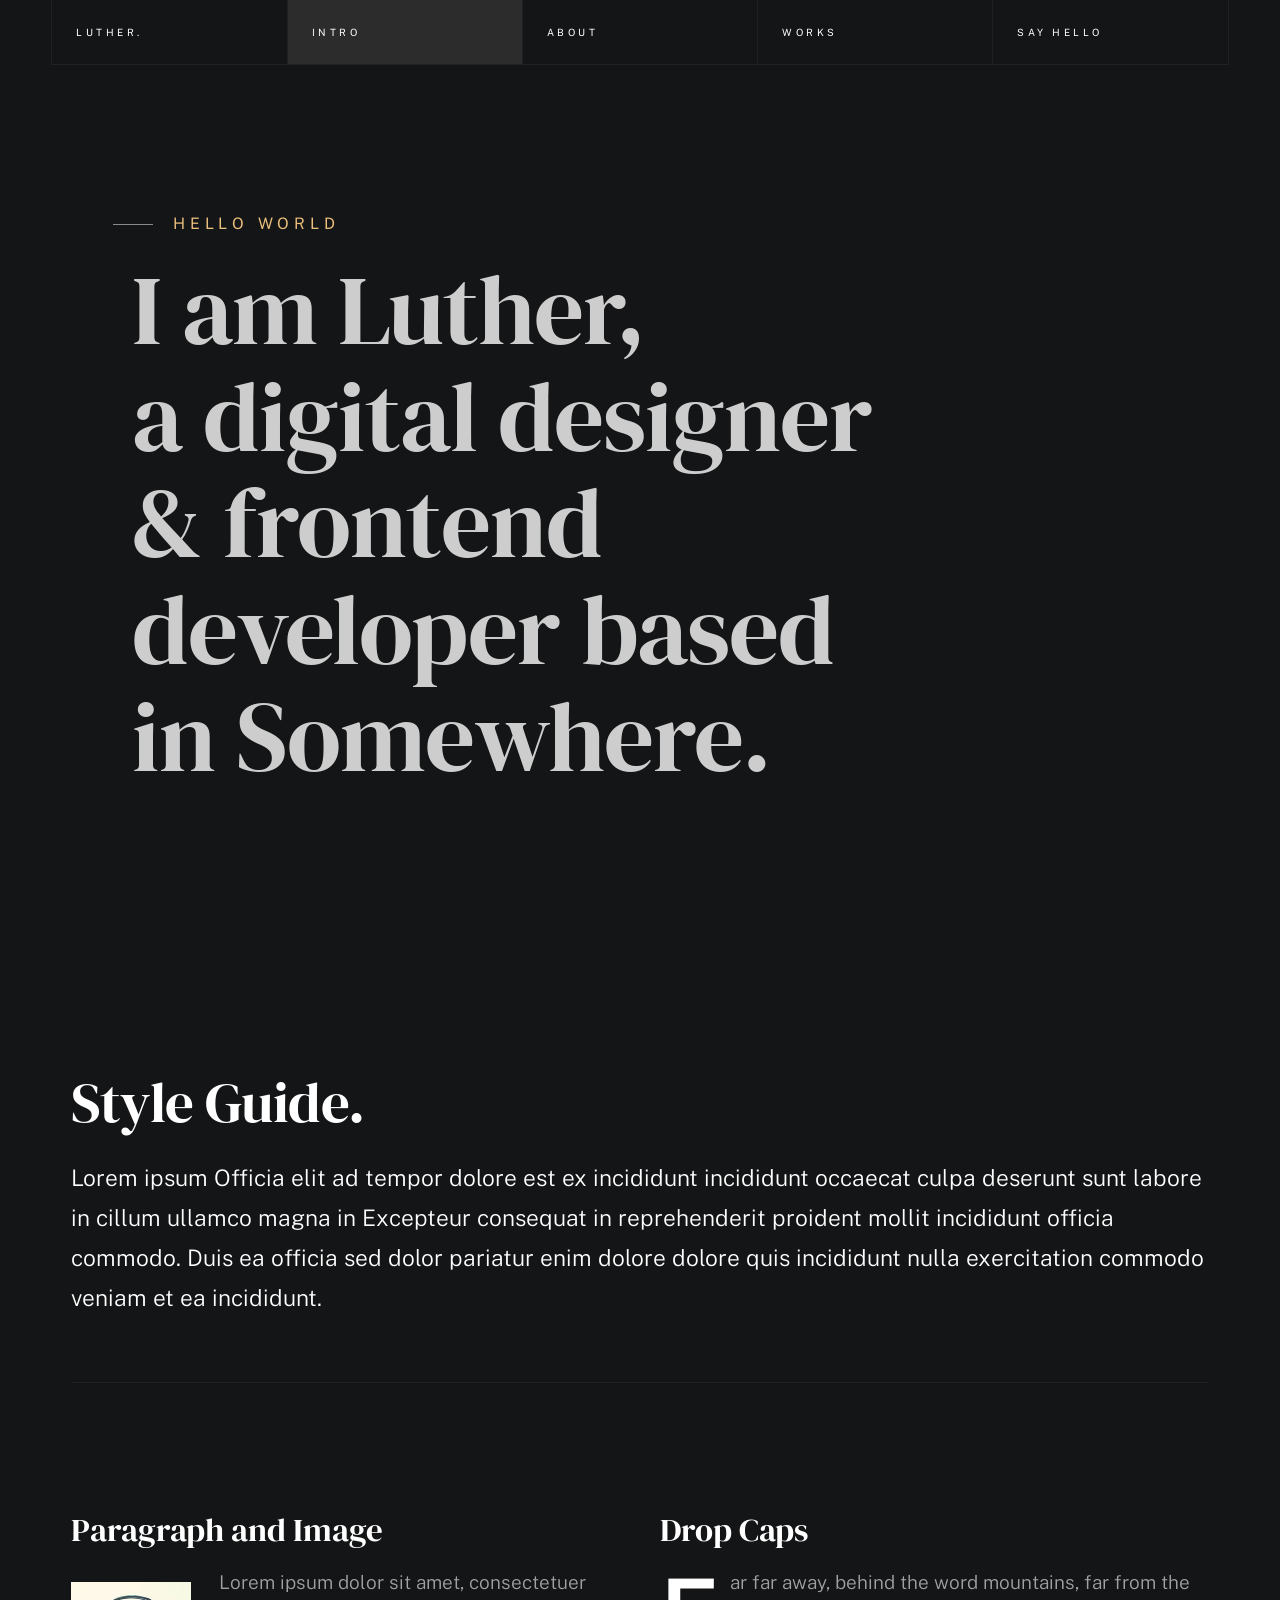
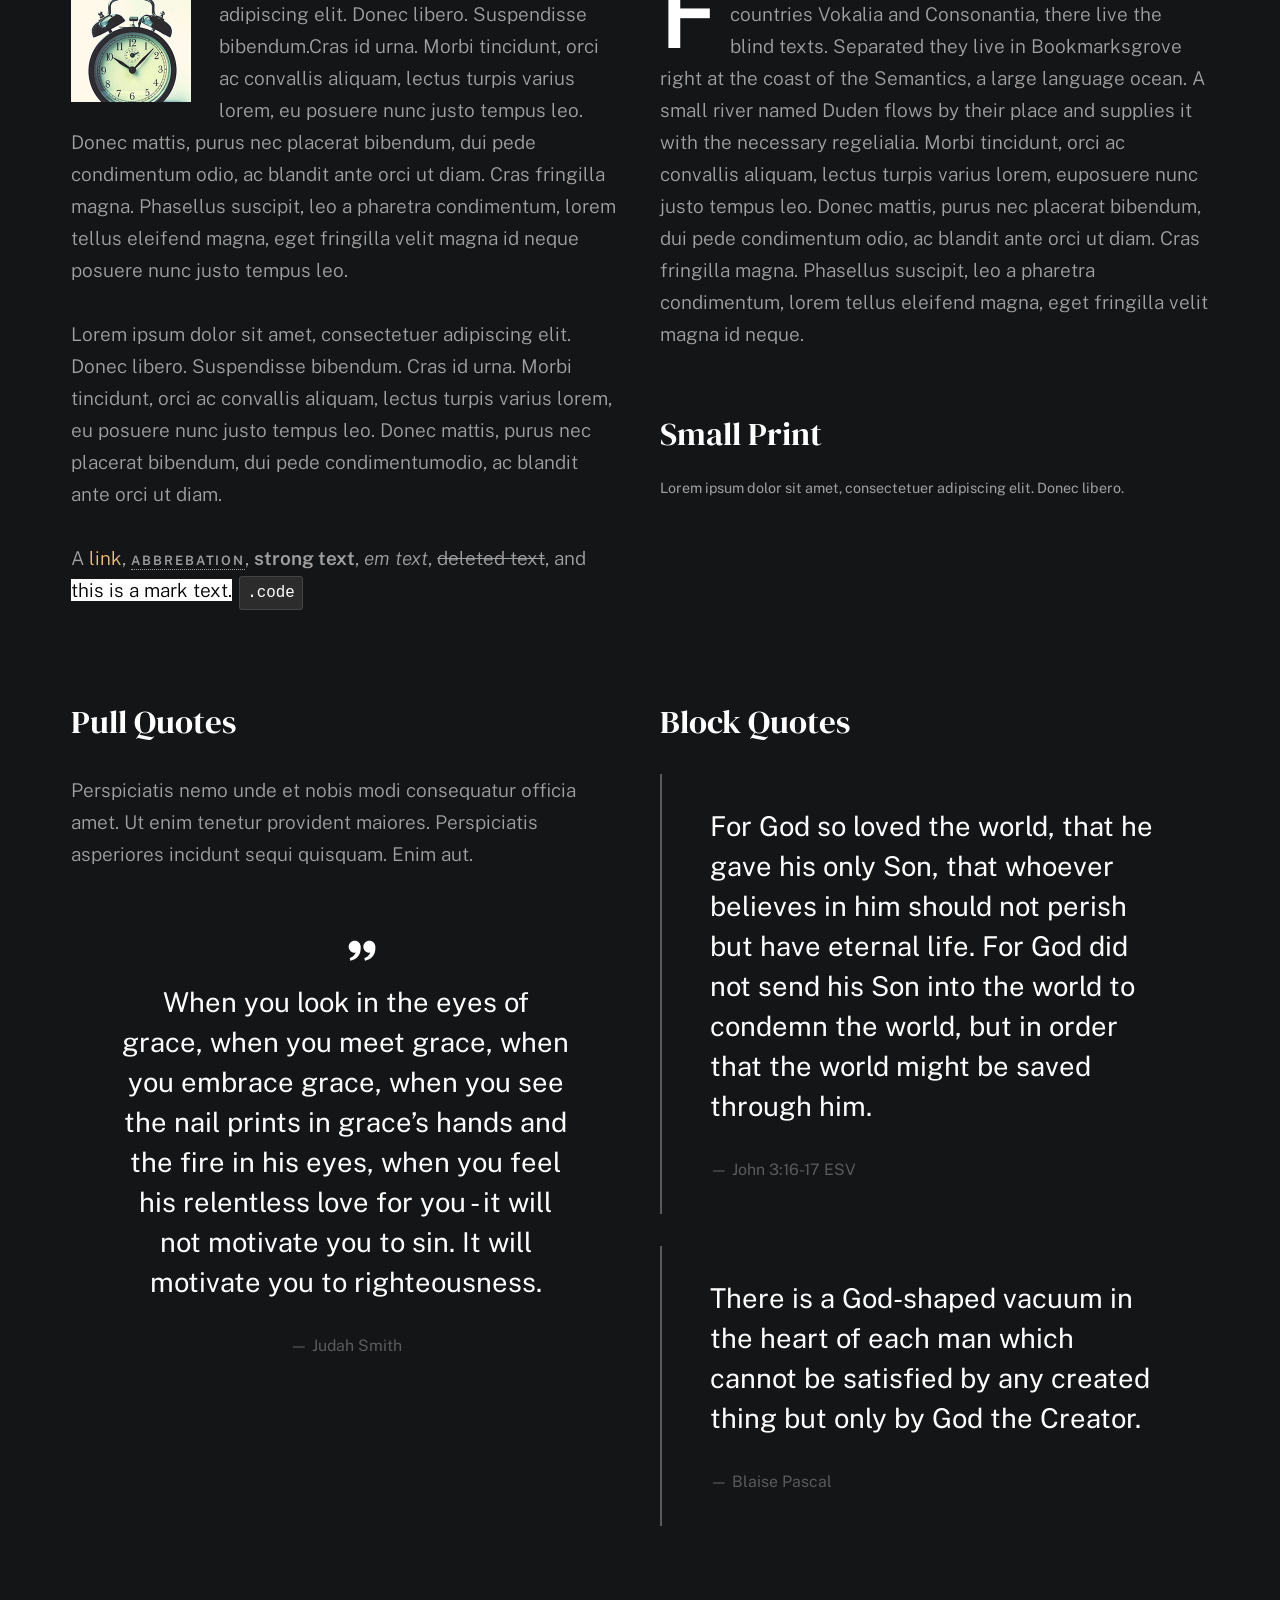
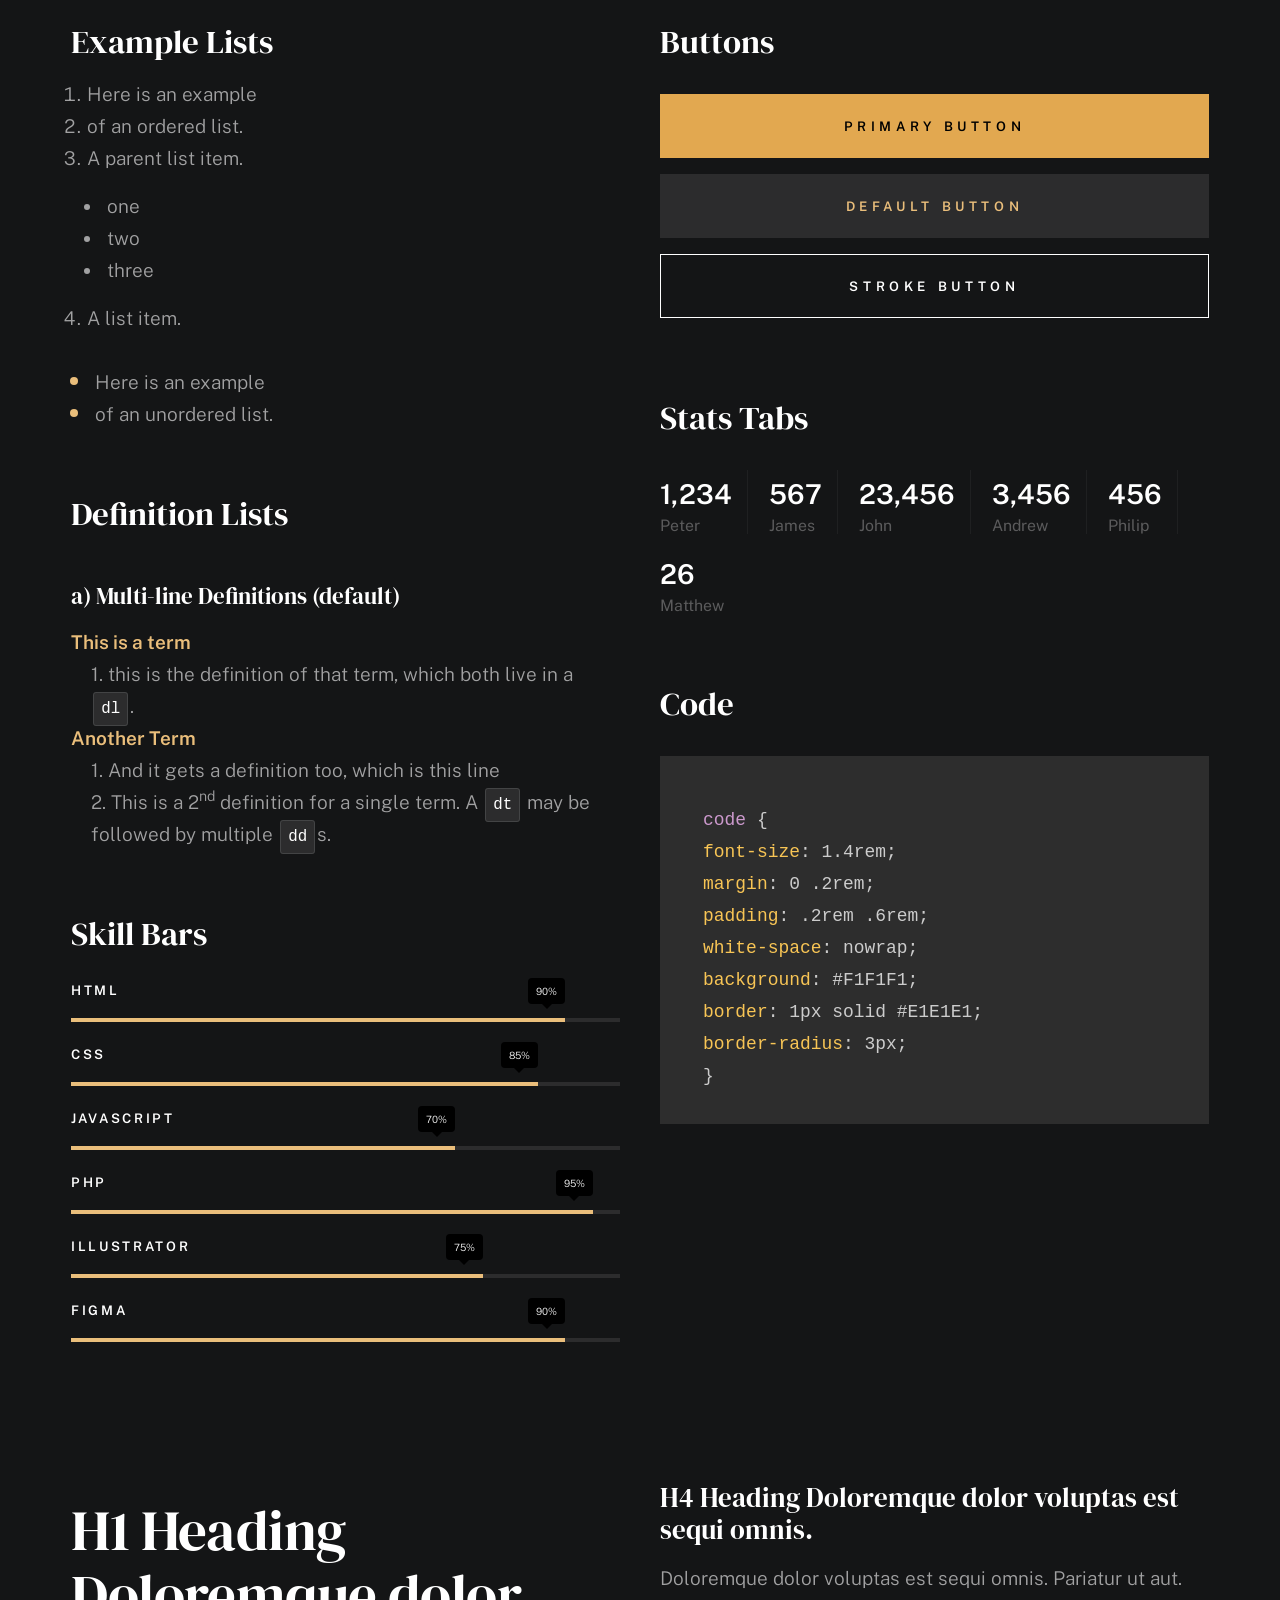
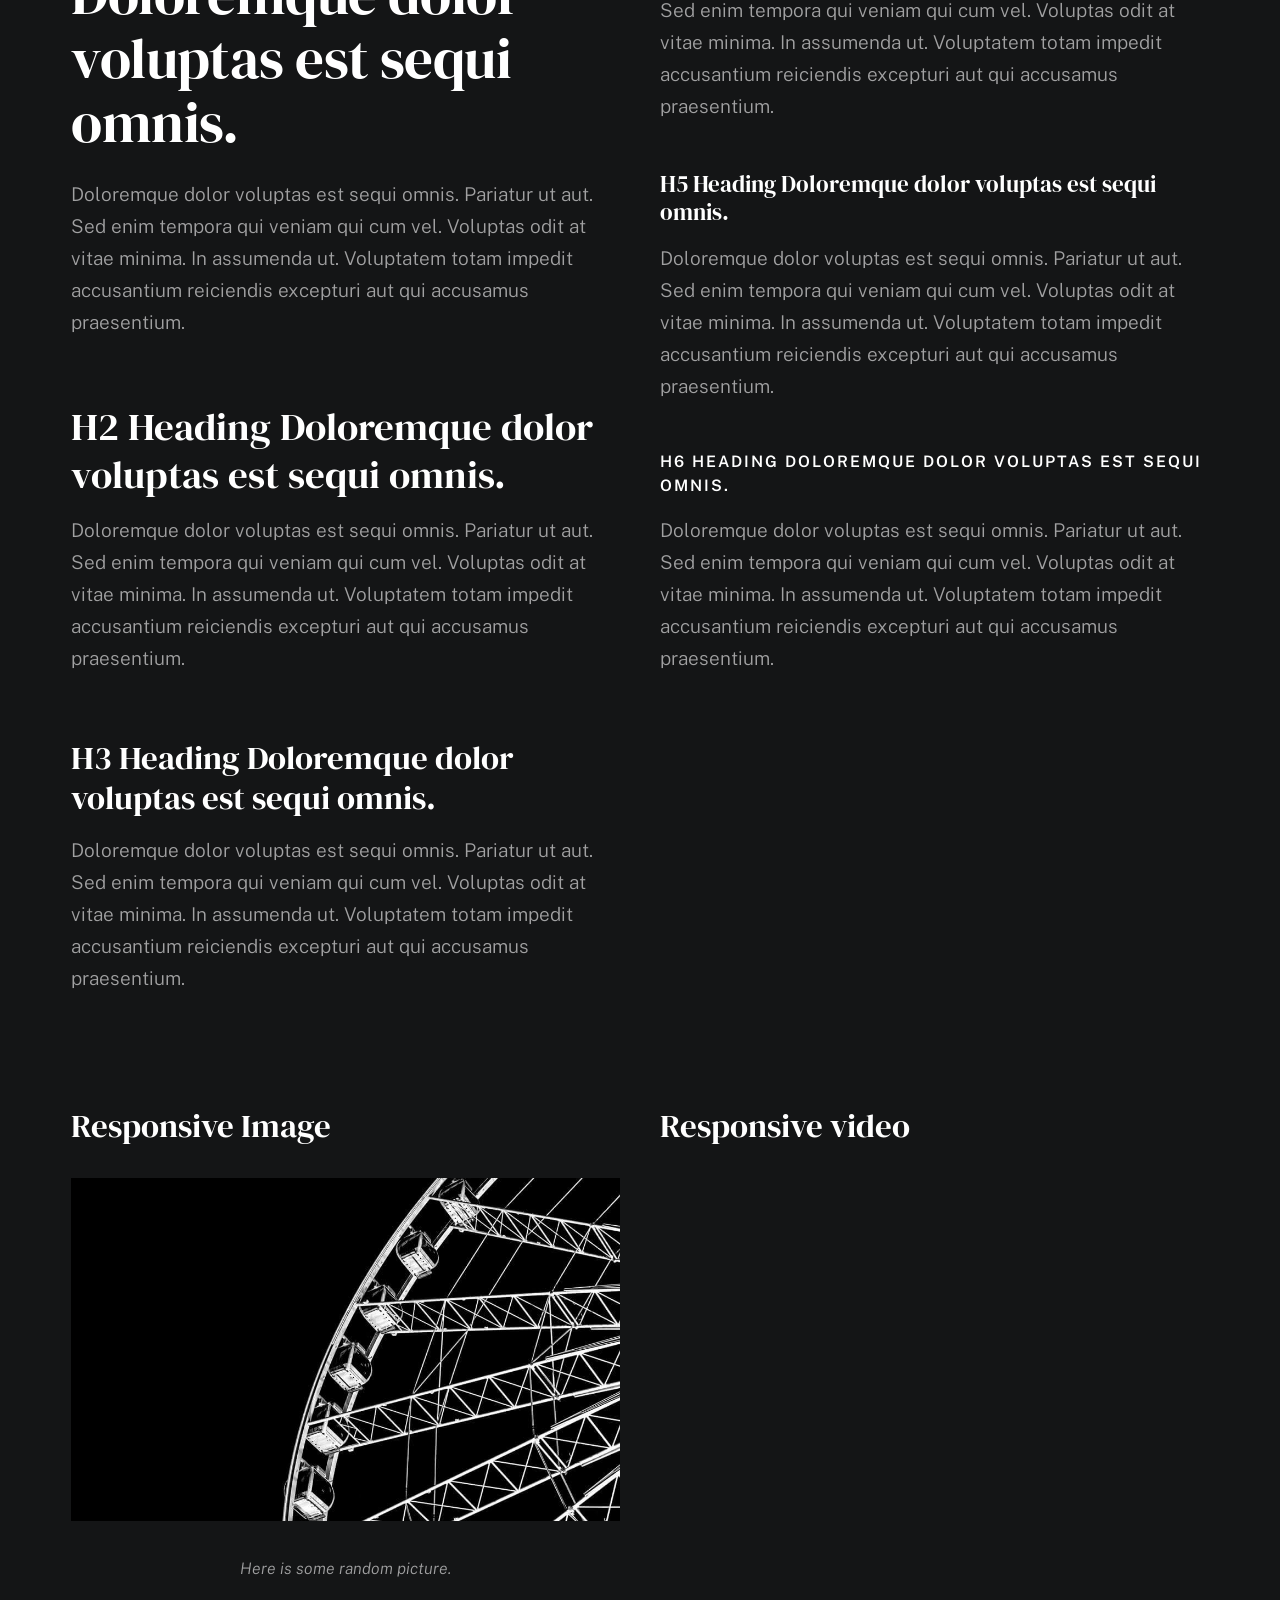
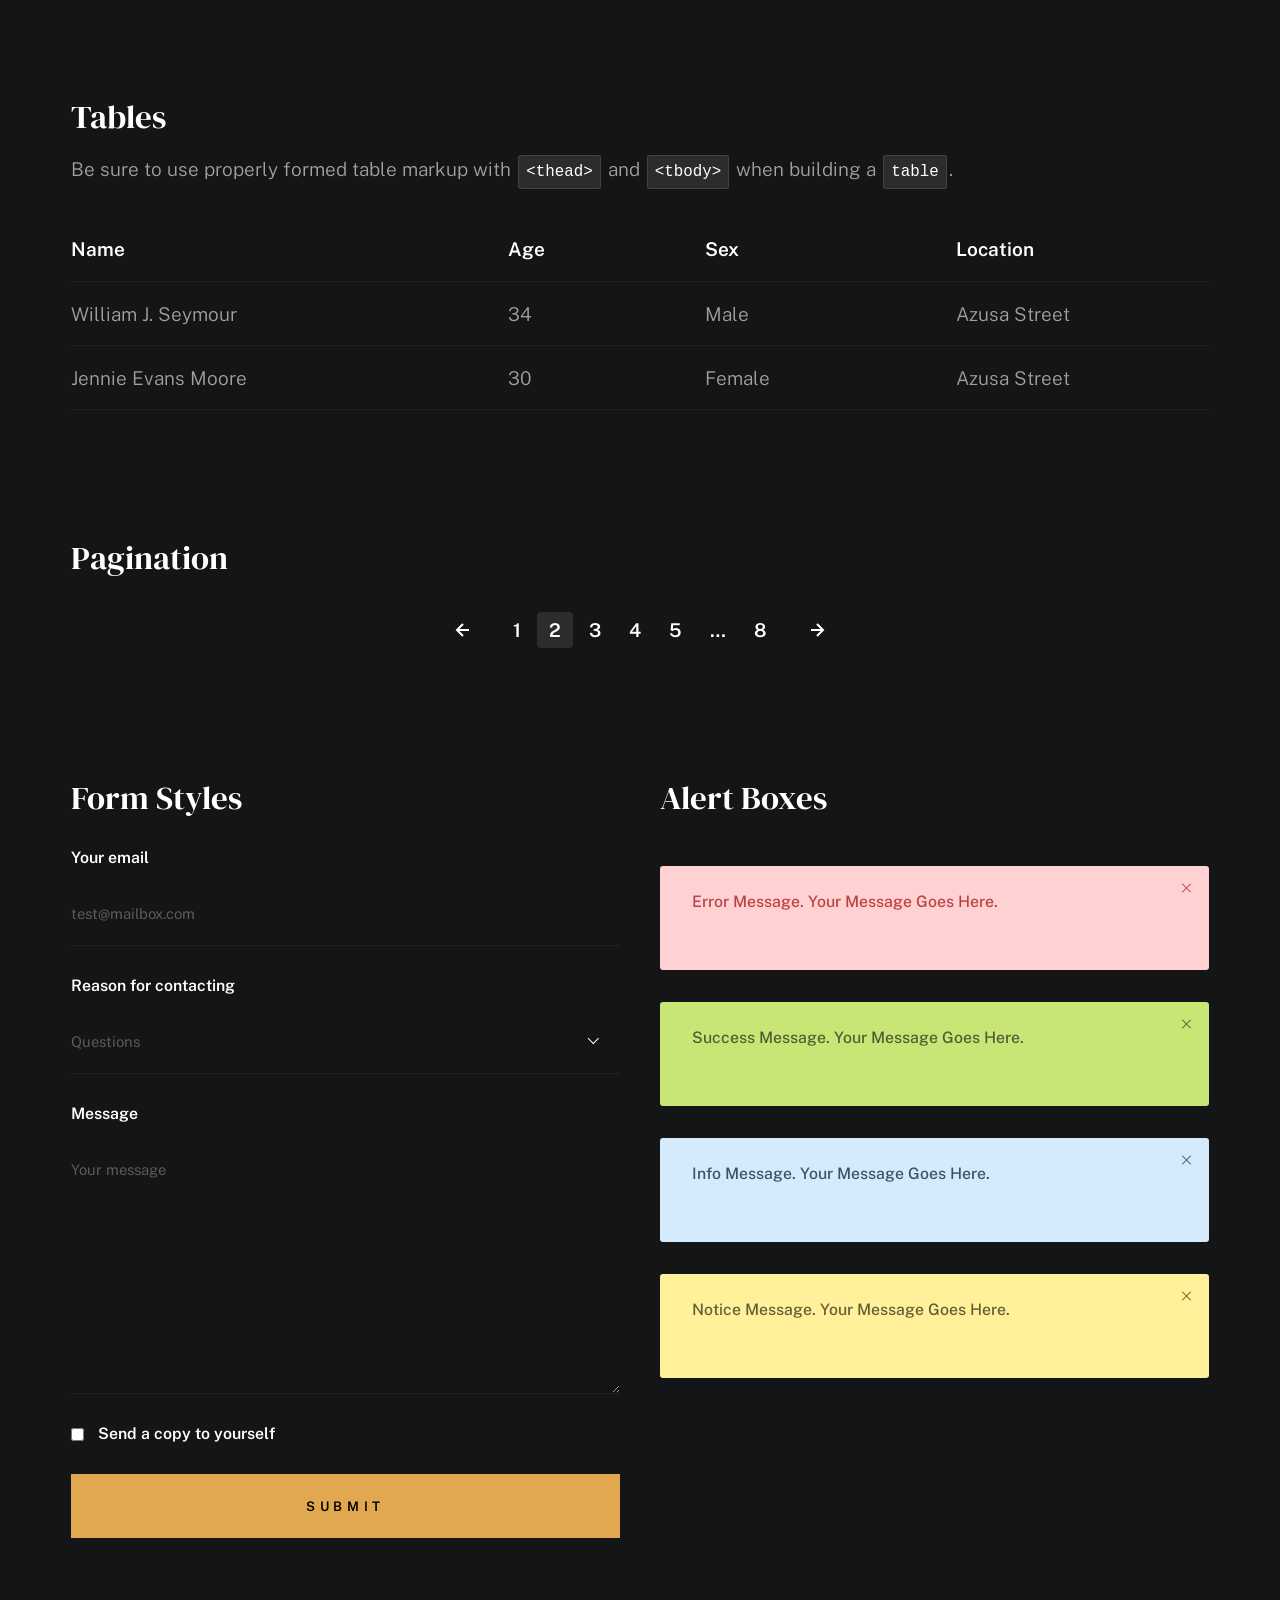
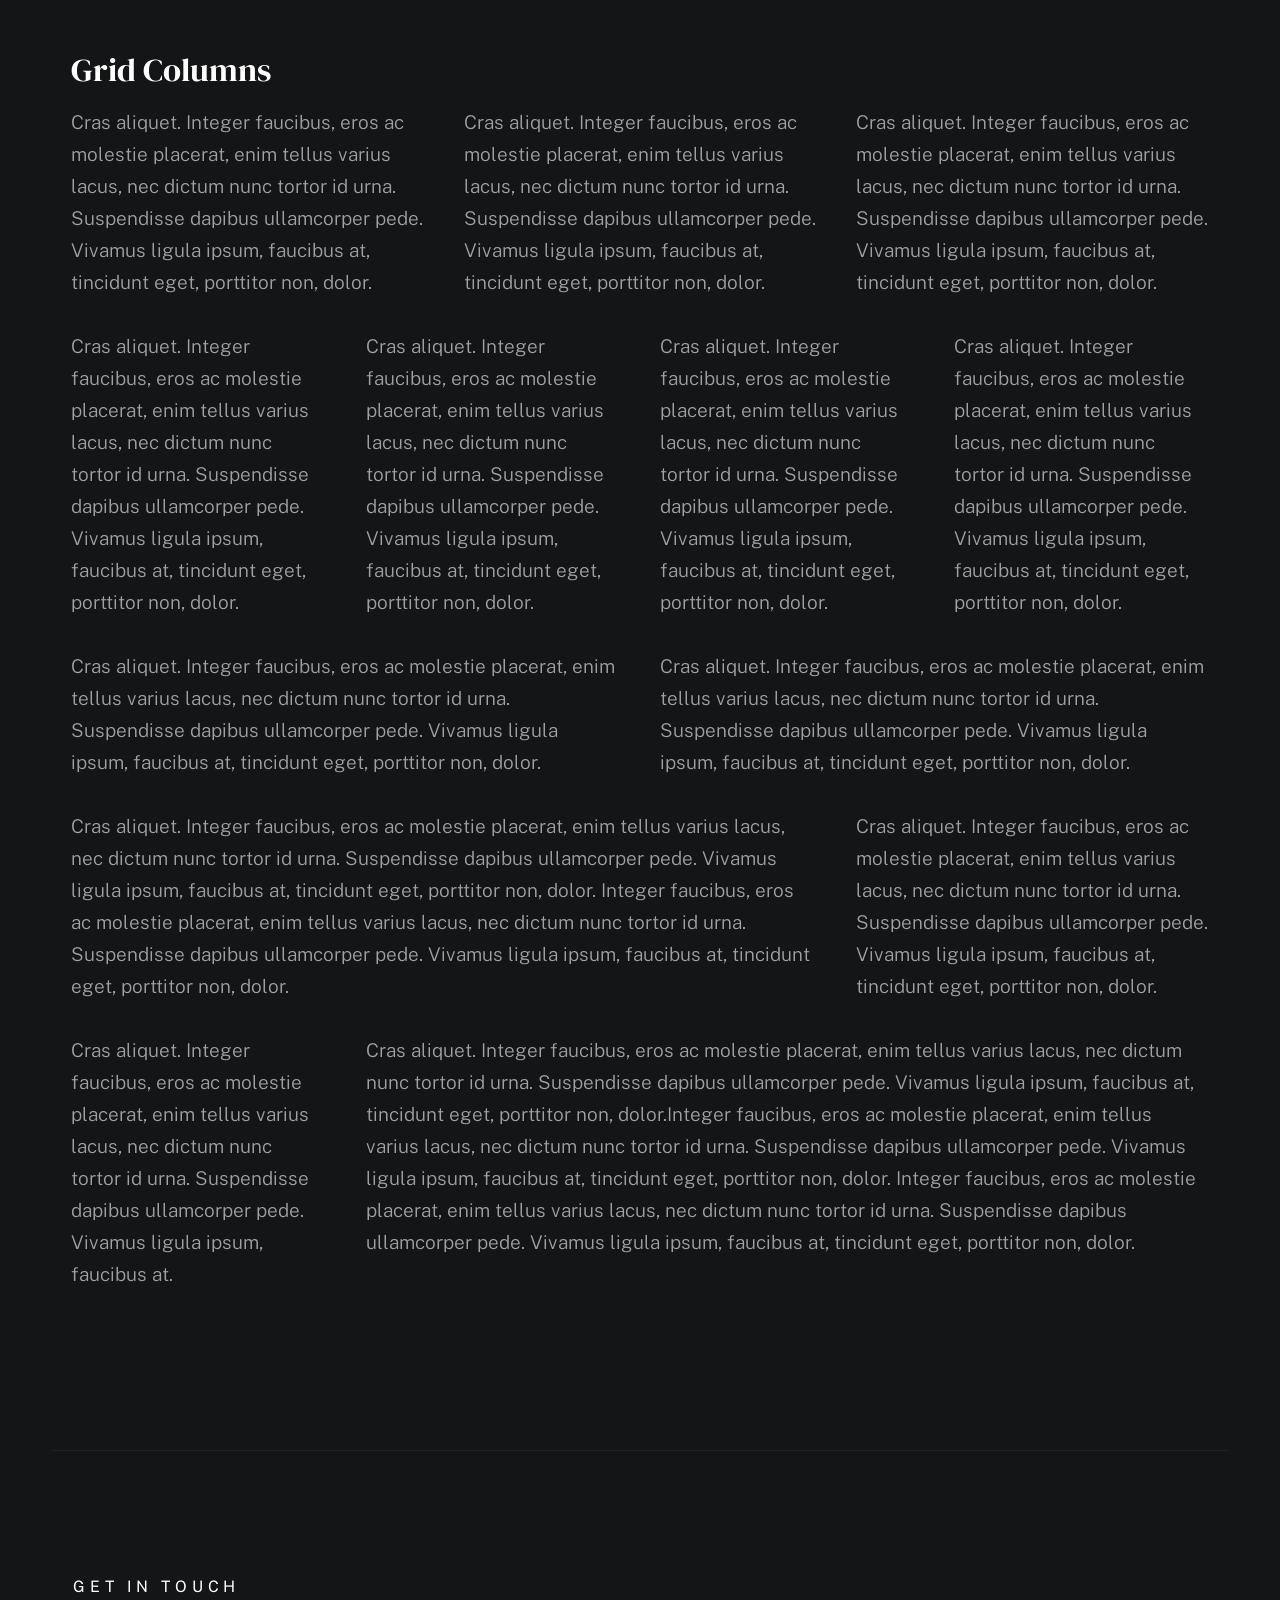
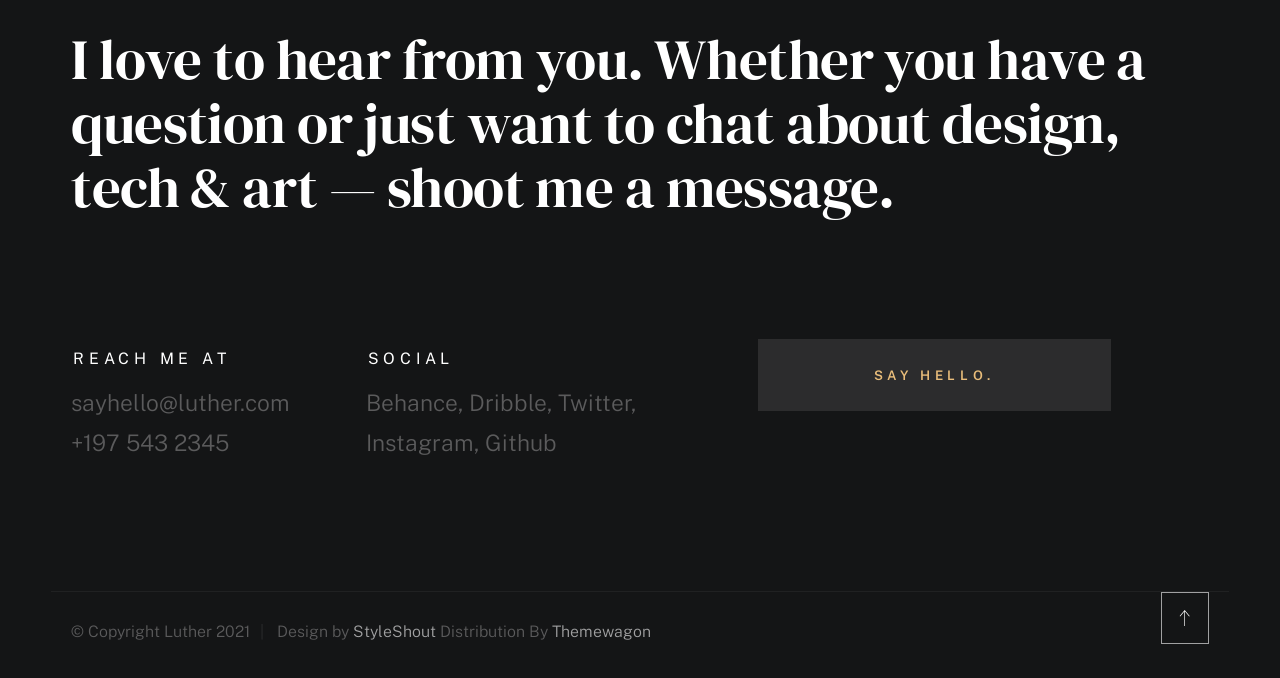
==== commit dc5a38a1: "Commit local changes" ====
--- a/styles.html
+++ b/styles.html
@@ -1,800 +1,800 @@
-<!DOCTYPE html>
-<html class="no-js ss-preload" lang="en">
-<head>
-
-    <!--- basic page needs
-    ================================================== -->
-    <meta charset="utf-8">
-    <title>Luther - Styles</title>
-    <meta name="description" content="">
-    <meta name="author" content="">
-
-    <!-- mobile specific metas
-    ================================================== -->
-    <meta name="viewport" content="width=device-width, initial-scale=1">
-
-    <!-- CSS
-    ================================================== -->
-    <link rel="stylesheet" href="css/vendor.css">
-    <link rel="stylesheet" href="css/styles.css">
-
-    <style type="text/css" media="screen">
-        .s-styles {
-            padding-top: var(--vspace-5);
-            padding-bottom: var(--vspace-4);
-            position: relative;
-        }
-        .s-styles .intro h1 {
-            margin-top: 0;
-        }
-    </style>
-
-    <!-- favicons
-    ================================================== -->
-    <link rel="apple-touch-icon" sizes="180x180" href="apple-touch-icon.png">
-    <link rel="icon" type="image/png" sizes="32x32" href="favicon-32x32.png">
-    <link rel="icon" type="image/png" sizes="16x16" href="favicon-16x16.png">
-    <link rel="manifest" href="site.webmanifest">
-
-</head>
-
-<body id="top">
-
-
-    <!-- # preloader
-    ================================================== -->
-    <div id="preloader">
-        <div id="loader">
-        </div>
-    </div>
-
-
-    <!-- # page wrap
-    ================================================== -->
-    <div class="s-pagewrap">
-
-        <div class="circles">
-            <span></span>
-            <span></span>
-            <span></span>
-            <span></span>
-            <span></span>
-        </div>
-
-
-        <!-- ## site header 
-        ================================================== -->
-        <header class="s-header">
-
-            <div class="header-mobile">
-                <span class="mobile-home-link"><a href="index.html">Luther.</a></span>
-                <a class="mobile-menu-toggle" href="#0"><span>Menu</span></a>
-            </div>
-
-            <div class="row wide main-nav-wrap">
-                <nav class="column lg-12 main-nav">
-                    <ul>
-                        <li><a href="index.html" class="home-link">Luther.</a></li>
-                        <li class="current"><a href="index.html">Intro</a></li>
-                        <li><a href="index.html">About</a></li>
-                        <li><a href="index.html">Works</a></li>
-                        <li><a href="index.html">Say Hello</a></li>
-                    </ul>
-                </nav>
-            </div>
-
-        </header> <!-- end s-header -->
-
-
-        <!-- ## main content
-        ==================================================- -->
-        <main class="s-content">
-
-
-            <!-- ### intro
-            ================================================== -->
-            <section id="intro" class="s-intro">
-
-                <div class="row intro-content wide">
-
-                    <div class="column">
-                        <div class="text-pretitle with-line">
-                            Hello World
-                        </div>
-
-                        <h1 class="text-huge-title">
-                            I am Luther, <br>
-                            a digital designer <br>
-                            & frontend <br> 
-                            developer based <br>
-                            in Somewhere.
-                        </h1>
-                    </div>
-
-                    <ul class="intro-social">
-                        <li><a href="#0">Behance</a></li>
-                        <li><a href="#0">Twitter</a></li>
-                        <li><a href="#0">Dribbble</a></li>
-                        <li><a href="#0">Instagram</a></li>
-                    </ul>
-
-                </div> <!-- end intro content -->
-
-                <a href="#styles" class="intro-scrolldown smoothscroll">
-                    <svg width="24" height="24" viewBox="0 0 24 24" xmlns="http://www.w3.org/2000/svg" fill-rule="evenodd" clip-rule="evenodd"><path d="M11 21.883l-6.235-7.527-.765.644 7.521 9 7.479-9-.764-.645-6.236 7.529v-21.884h-1v21.883z"/></svg>
-                </a>
-
-            </section> <!-- end s-intro -->
-
-
-            <!-- ### styles
-            ================================================== -->
-            <div id="styles" class="s-styles">
-
-                <div class="row">
-
-                    <div class="column lg-12 intro">
-
-                        <h1>Style Guide.</h1>
-
-                        <p class="lead">Lorem ipsum Officia elit ad tempor dolore est ex incididunt incididunt occaecat culpa deserunt 
-                        sunt labore in cillum ullamco magna in Excepteur consequat in reprehenderit proident mollit incididunt officia commodo.
-                        Duis ea officia sed dolor pariatur enim dolore dolore quis incididunt nulla exercitation commodo veniam et ea incididunt.
-                        </p>
-
-                        <hr>
-                    </div>
-
-                </div> <!-- end row -->
-
-                <div class="row">
-
-                    <div class="column lg-6 tab-12">
-
-                        <h3>Paragraph and Image</h3>
-
-                        <p><a href="#"><img width="120" height="120" class="u-pull-left" alt="sample-image" src="assets/sample-image.jpg"></a>
-                        Lorem ipsum dolor sit amet, consectetuer adipiscing elit. Donec libero. Suspendisse bibendum.Cras id urna. Morbi 
-                        tincidunt, orci ac convallis aliquam, lectus turpis varius lorem, eu posuere nunc justo tempus leo. Donec mattis, 
-                        purus nec placerat bibendum, dui pede condimentum odio, ac blandit ante orci ut diam. Cras fringilla magna. 
-                        Phasellus suscipit, leo a pharetra condimentum, lorem tellus eleifend magna, eget fringilla velit magna id 
-                        neque posuere nunc justo tempus leo. </p>
-
-                        <p>
-                        Lorem ipsum dolor sit amet, consectetuer adipiscing elit. Donec libero. Suspendisse bibendum. Cras id urna. 
-                        Morbi tincidunt, orci ac convallis aliquam, lectus turpis varius lorem, eu posuere nunc justo tempus leo. 
-                        Donec mattis, purus nec placerat bibendum, dui pede condimentumodio, ac blandit ante orci ut diam.	
-                        </p>
-
-                        <p>A <a href="#">link</a>,
-                        <abbr title="this really isn't a very good description">abbrebation</abbr>,
-                        <strong>strong text</strong>,
-                        <em>em text</em>,
-                        <del>deleted text</del>, and
-                        <mark>this is a mark text.</mark>
-                        <code>.code</code>
-                        </p>
-
-                    </div>
-
-                    <div class="column lg-6 tab-12">
-
-                        <h3>Drop Caps</h3>
-
-                        <p class="drop-cap">Far far away, behind the word mountains, far from the countries Vokalia and Consonantia,
-                        there live the blind texts. Separated they live in Bookmarksgrove right at the coast of the
-                        Semantics, a large language ocean. A small river named Duden flows by their place and supplies it with the 
-                        necessary regelialia. Morbi tincidunt, orci ac convallis aliquam, lectus turpis varius lorem, 
-                        euposuere nunc justo tempus leo. Donec mattis, purus nec placerat bibendum, dui pede condimentum odio, 
-                        ac blandit ante orci ut diam. Cras fringilla magna. Phasellus suscipit, leo a pharetra condimentum, 
-                        lorem tellus eleifend magna, eget fringilla velit magna id neque.
-                        </p>
-
-                        <h3>Small Print</h3>
-
-                        <p><small>Lorem ipsum dolor sit amet, consectetuer adipiscing elit. Donec libero.</small></p>
-
-                    </div>
-
-                </div> <!-- end row -->
-
-                <div class="row">
-
-                    <div class="column lg-6 tab-12">
-
-                        <h3 class="u-add-bottom">Pull Quotes</h3>
-
-                        <p>
-                        Perspiciatis nemo unde et nobis modi consequatur officia amet. Ut enim 
-                        tenetur provident maiores. Perspiciatis asperiores incidunt sequi 
-                        quisquam. Enim aut. 
-                        </p>
-
-                        <figure class="pull-quote">
-                            <blockquote>
-                                <p>
-                                When you look in the eyes of grace, when you meet grace, 
-                                when you embrace grace, when you see the nail prints in 
-                                grace’s hands and the fire in his eyes, when you feel his 
-                                relentless love for you - it will not motivate you to sin. 
-                                It will motivate you to righteousness.
-                                </p>
-
-                                <footer>
-                                    <cite>Judah Smith</cite>
-                                </footer>
-                            </blockquote>
-                        </figure>
-
-
-                    </div>
-
-                    <div class="column lg-6 tab-12">
-
-                        <h3 class="u-add-bottom">Block Quotes</h3>
-
-                        <blockquote cite="http://where-i-got-my-info-from.com">
-                            <p>
-                            For God so loved the world, that he gave his only Son, that whoever believes in 
-                            him should not perish but have eternal life. For God did not send his Son into 
-                            the world to condemn the world, but in order that the world might be 
-                            saved through him.
-                            </p>
-
-                            <footer>
-                                <cite>
-                                    <a href="#0">John 3:16-17 ESV</a>
-                                </cite>
-                            </footer>
-
-                        </blockquote>
-
-                        <blockquote>
-                            <p>There is a God-shaped vacuum in the heart of each man which cannot be satisfied 
-                            by any created thing but only by God the Creator.</p>
-
-                            <footer>
-                                <cite>Blaise Pascal</cite>
-                            </footer>
-
-                        </blockquote>
-
-                    </div>
-
-                </div> <!-- end row -->
-
-                <div class="row u-add-half-bottom">
-
-                    <div class="column lg-6 tab-12">
-
-                        <h3>Example Lists</h3>
-
-                        <ol>
-                            <li>Here is an example</li>
-                            <li>of an ordered list.</li>
-                            <li>A parent list item.
-                                <ul>
-                                    <li>one</li>
-                                    <li>two</li>
-                                    <li>three</li>
-                                </ul>
-                                </li>
-                                <li>A list item.</li>
-                            </ol>
-
-                        <ul class="disc">
-                            <li>Here is an example</li>
-                            <li>of an unordered list.</li>
-                        </ul>
-
-                        <h3>Definition Lists</h3>
-
-                        <h5>a) Multi-line Definitions (default) </h5>
-
-                        <dl class="dictionary-style">
-                            <dt><strong>This is a term</strong></dt>
-                                <dd>this is the definition of that term, which both live in a <code>dl</code>.</dd>
-                            <dt><strong>Another Term</strong></dt>
-                                <dd>And it gets a definition too, which is this line</dd>
-                                <dd>This is a 2<sup>nd</sup> definition for a single term. A <code>dt</code> may be followed by multiple <code>dd</code>s.</dd>
-                        </dl>
-
-                        <h3 class="u-add-bottom">Skill Bars</h3>
-
-                        <ul class="skill-bars">
-                            <li>
-                            <div class="progress percent90"><span>90%</span></div>
-                            <strong>HTML</strong>
-                            </li>
-                            <li>
-                            <div class="progress percent85"><span>85%</span></div>
-                            <strong>CSS</strong>
-                            </li>
-                            <li>
-                            <div class="progress percent70"><span>70%</span></div>
-                            <strong>Javascript</strong>
-                            </li>
-                            <li>
-                            <div class="progress percent95"><span>95%</span></div>
-                            <strong>PHP</strong>
-                            </li>
-                            <li>
-                            <div class="progress percent75"><span>75%</span></div>
-                            <strong>Illustrator</strong>
-                            </li>
-                            <li>
-                            <div class="progress percent90"><span>90%</span></div>
-                            <strong>Figma</strong>
-                            </li>
-                        </ul>
-
-                    </div>
-
-                    <div class="column lg-6 tab-12">
-
-                        <h3 class="u-add-bottom">Buttons</h3>
-
-                        <p>
-                            <a class="btn btn--primary u-fullwidth" href="#0">Primary Button</a>
-                            <a class="btn u-fullwidth" href="#0">Default Button</a>
-                            <a class="btn btn--stroke u-fullwidth" href="#0">Stroke Button</a>
-                        </p>
-
-                        <h3>Stats Tabs</h3>
-
-                        <ul class="stats-tabs">
-                            <li><a href="#0">1,234 <em>Peter</em></a></li>
-                            <li><a href="#0">567 <em>James</em></a></li>
-                            <li><a href="#0">23,456 <em>John</em></a></li>
-                            <li><a href="#0">3,456 <em>Andrew</em></a></li>
-                            <li><a href="#0">456 <em>Philip</em></a></li>
-                            <li><a href="#0">26 <em>Matthew</em></a></li>
-                        </ul>
-
-                        <h3 class="u-add-bottom">Code</h3>
-
-<pre><code class="language-css">
-    code {
-    font-size: 1.4rem;
-    margin: 0 .2rem;
-    padding: .2rem .6rem;
-    white-space: nowrap;
-    background: #F1F1F1;
-    border: 1px solid #E1E1E1;	
-    border-radius: 3px;
-    }
-</code></pre>
-
-                    </div>
-
-                </div> <!-- end row -->
-
-                <div class="row u-add-half-bottom">
-
-                    <div class="column lg-6 tab-12">
-                            
-                        <h1>H1 Heading Doloremque dolor voluptas est sequi omnis.</h1>
-                        <p>Doloremque dolor voluptas est sequi omnis. Pariatur ut aut. Sed enim tempora qui veniam qui cum vel. 
-                        Voluptas odit at vitae minima. In assumenda ut. Voluptatem totam impedit accusantium reiciendis excepturi aut qui accusamus praesentium.</p>
-
-                        <h2>H2 Heading Doloremque dolor voluptas est sequi omnis.</h2>
-                        <p>Doloremque dolor voluptas est sequi omnis. Pariatur ut aut. Sed enim tempora qui veniam qui cum vel. 
-                        Voluptas odit at vitae minima. In assumenda ut. Voluptatem totam impedit accusantium reiciendis excepturi aut qui accusamus praesentium.</p>
-
-                        <h3>H3 Heading Doloremque dolor voluptas est sequi omnis.</h3>
-                        <p>Doloremque dolor voluptas est sequi omnis. Pariatur ut aut. Sed enim tempora qui veniam qui cum vel. 
-                        Voluptas odit at vitae minima. In assumenda ut. Voluptatem totam impedit accusantium reiciendis excepturi aut qui accusamus praesentium.</p>
-
-                        
-                    </div>
-
-                    <div class="column lg-6 tab-12">
-                        <h4>H4 Heading Doloremque dolor voluptas est sequi omnis.</h4>
-                        <p>Doloremque dolor voluptas est sequi omnis. Pariatur ut aut. Sed enim tempora qui veniam qui cum vel. 
-                        Voluptas odit at vitae minima. In assumenda ut. Voluptatem totam impedit accusantium reiciendis excepturi aut qui accusamus praesentium.</p>
-
-                        <h5>H5 Heading Doloremque dolor voluptas est sequi omnis.</h5>
-                        <p>Doloremque dolor voluptas est sequi omnis. Pariatur ut aut. Sed enim tempora qui veniam qui cum vel. 
-                        Voluptas odit at vitae minima. In assumenda ut. Voluptatem totam impedit accusantium reiciendis excepturi aut qui accusamus praesentium.</p>
-
-                        <h6>H6 Heading Doloremque dolor voluptas est sequi omnis.</h6>
-                        <p>Doloremque dolor voluptas est sequi omnis. Pariatur ut aut. Sed enim tempora qui veniam qui cum vel. 
-                        Voluptas odit at vitae minima. In assumenda ut. Voluptatem totam impedit accusantium reiciendis excepturi aut qui accusamus praesentium.</p>
-            
-                        
-                    </div>
-
-                </div> <!-- end row -->
-
-                <div class="row u-add-half-bottom">
-
-                    <div class="column lg-6 tab-12">
-
-                        <h3 class="u-add-bottom">Responsive Image</h3>
-
-                        <figure>
-                            <img src="assets/wheel-500.jpg" 
-                            srcset="assets/wheel-1000.jpg 1000w, 
-                            assets/wheel-500.jpg 500w" 
-                            sizes="(max-width: 1000px) 100vw, 1000px" alt="">
-
-                            <figcaption>
-                                Here is some random picture.
-                            </figcaption>
-                        </figure>
-
-                    </div>
-
-                    <div class="column lg-6 tab-12">
-
-                        <h3 class="u-add-bottom">Responsive video</h3>
-
-                        <div class="video-container">
-                        <iframe src="https://player.vimeo.com/video/14592941?color=00a650&title=0&byline=0&portrait=0" width="500" height="281" frameborder="0" webkitallowfullscreen mozallowfullscreen allowfullscreen></iframe> 
-                        </div>
-
-                    </div>
-                    
-                </div> <!-- end row -->
-
-                <div class="row u-add-bottom">
-
-                    <div class="column lg-12">
-
-                        <h3>Tables</h3>
-                        <p>Be sure to use properly formed table markup with <code>&lt;thead&gt;</code> and <code>&lt;tbody&gt;</code> when building a <code>table</code>.</p>
-
-                        <div class="table-responsive">
-
-                            <table>
-                                    <thead>
-                                    <tr>
-                                        <th>Name</th>
-                                        <th>Age</th>
-                                        <th>Sex</th>
-                                        <th>Location</th>
-                                    </tr>
-                                    </thead>
-                                    <tbody>
-                                    <tr>
-                                        <td>William J. Seymour</td>
-                                        <td>34</td>
-                                        <td>Male</td>
-                                        <td>Azusa Street</td>
-                                    </tr>
-                                    <tr>
-                                        <td>Jennie Evans Moore</td>
-                                        <td>30</td>
-                                        <td>Female</td>
-                                        <td>Azusa Street</td>
-                                    </tr>
-                                    </tbody>
-                            </table>
-
-                        </div>
-
-                    </div>
-                    
-                </div> <!-- end row -->
-
-                <div class="row">
-
-                    <div class="column lg-12">
-                        <h3>Pagination</h3>
-
-                        <nav class="pgn">
-                            <ul>
-                                <li>
-                                    <a class="pgn__prev" href="#0">
-                                        <svg xmlns="http://www.w3.org/2000/svg" width="24" height="24" viewBox="0 0 24 24"><path d="M12.707 17.293L8.414 13H18v-2H8.414l4.293-4.293-1.414-1.414L4.586 12l6.707 6.707z"/></svg>
-                                    </a>
-                                </li>
-                                <li><a class="pgn__num" href="#0">1</a></li>
-                                <li><span class="pgn__num current">2</span></li>
-                                <li><a class="pgn__num" href="#0">3</a></li>
-                                <li><a class="pgn__num" href="#0">4</a></li>
-                                <li><a class="pgn__num" href="#0">5</a></li>
-                                <li><span class="pgn__num dots">…</span></li>
-                                <li><a class="pgn__num" href="#0">8</a></li>
-                                <li>
-                                    <a class="pgn__next" href="#0">
-                                        <svg xmlns="http://www.w3.org/2000/svg" width="24" height="24" viewBox="0 0 24 24"><path d="M11.293 17.293l1.414 1.414L19.414 12l-6.707-6.707-1.414 1.414L15.586 11H6v2h9.586z"/></svg>
-                                    </a>
-                                </li>
-                            </ul>
-                        </nav>
-                    </div>
-
-                </div> <!-- end row -->
-
-                <div class="row">
-
-                    <div class="column lg-6 tab-12">
-
-                        <h3 class="u-add-bottom">Form Styles</h3>
-
-                        <form>
-                            <div>
-                                <label for="sampleInput">Your email</label>
-                                <input class="u-fullwidth" type="email" placeholder="test@mailbox.com" id="sampleInput">
-                            </div>
-                            <div>
-                                <label for="sampleRecipientInput">Reason for contacting</label>
-                                <div class="ss-custom-select">
-                                    <select class="u-fullwidth" id="sampleRecipientInput">
-                                        <option value="Option 1">Questions</option>
-                                        <option value="Option 2">Report</option>
-                                        <option value="Option 3">Others</option>
-                                    </select>
-                                </div>
-                            </div>
-                            
-                            <label for="exampleMessage">Message</label>
-                            <textarea class="u-fullwidth" placeholder="Your message" id="exampleMessage"></textarea>
-
-                            <label class="u-add-bottom">
-                                <input type="checkbox">
-                                <span class="label-text">Send a copy to yourself</span>
-                            </label>
-                        
-                            <input class="btn--primary u-fullwidth" type="submit" value="Submit">
-                        </form>
-
-                    </div>
-
-                    <div class="column lg-6 tab-12">
-
-                        <h3>Alert Boxes</h3>
-
-                        <br>
-                        
-                        <div class="alert-box alert-box--error">
-                            <p>Error Message. Your Message Goes Here.</p>
-                            <span class="alert-box__close"></span>
-                        </div><!-- end error -->
-                                
-                        <div class="alert-box alert-box--success">
-                            <p>Success Message. Your Message Goes Here.</p>
-                            <span class="alert-box__close"></span>
-                        </div><!-- end success -->
-                                
-                        <div class="alert-box alert-box--info">
-                            <p>Info Message. Your Message Goes Here.</p>
-                            <span class="alert-box__close"></span>
-                        </div><!-- end info -->
-                                
-                        <div class="alert-box alert-box--notice">
-                            <p>Notice Message. Your Message Goes Here.</p>
-                            <span class="alert-box__close"></span>
-                        </div><!-- end notice -->
-                    
-                    </div>
-
-                </div> <!-- end row -->
-
-                <div class="row">
-
-                    <div class="lg-12 column">
-                        <h3>Grid Columns</h3>
-                    </div>
-        
-                </div> <!-- Row End-->
-        
-                <!--<h4>1/3 Columns</h4>  -->
-        
-                <div class="row">
-        
-                    <div class="lg-4 mob-12 column">
-                        <p>
-                        Cras aliquet. Integer faucibus, eros ac molestie placerat, enim tellus varius lacus,
-                        nec dictum nunc tortor id urna. Suspendisse dapibus ullamcorper pede. Vivamus ligula ipsum,
-                        faucibus at, tincidunt eget, porttitor non, dolor. 
-                        </p>
-                    </div>
-        
-                    <div class="lg-4 mob-12 column">
-                        <p>
-                        Cras aliquet. Integer faucibus, eros ac molestie placerat, enim tellus varius lacus,
-                        nec dictum nunc tortor id urna. Suspendisse dapibus ullamcorper pede. Vivamus ligula ipsum,
-                        faucibus at, tincidunt eget, porttitor non, dolor. 
-                        </p>
-                    </div>
-        
-                    <div class="lg-4 mob-12 column">
-                        <p>
-                        Cras aliquet. Integer faucibus, eros ac molestie placerat, enim tellus varius lacus,
-                        nec dictum nunc tortor id urna. Suspendisse dapibus ullamcorper pede. Vivamus ligula ipsum,
-                        faucibus at, tincidunt eget, porttitor non, dolor. 
-                        </p>
-                    </div>
-        
-                </div>
-        
-                <!--<h4>1/4 Columns</h4>  -->
-        
-                <div class="row">
-        
-                    <div class="lg-3 tab-6 mob-12 column">
-                        <p>
-                        Cras aliquet. Integer faucibus, eros ac molestie placerat, enim tellus varius lacus,
-                        nec dictum nunc tortor id urna. Suspendisse dapibus ullamcorper pede. Vivamus ligula ipsum,
-                        faucibus at, tincidunt eget, porttitor non, dolor. 
-                        </p>
-                    </div>
-        
-                    <div class="lg-3 tab-6 mob-12 column">
-                        <p>
-                        Cras aliquet. Integer faucibus, eros ac molestie placerat, enim tellus varius lacus,
-                        nec dictum nunc tortor id urna. Suspendisse dapibus ullamcorper pede. Vivamus ligula ipsum,
-                        faucibus at, tincidunt eget, porttitor non, dolor. 
-                        </p>
-                    </div>
-        
-                    <div class="lg-3 tab-6 mob-12 column">
-                        <p>
-                        Cras aliquet. Integer faucibus, eros ac molestie placerat, enim tellus varius lacus,
-                        nec dictum nunc tortor id urna. Suspendisse dapibus ullamcorper pede. Vivamus ligula ipsum,
-                        faucibus at, tincidunt eget, porttitor non, dolor. 
-                        </p>
-                    </div>
-        
-                    <div class="lg-3 tab-6 mob-12 column">
-                        <p>
-                        Cras aliquet. Integer faucibus, eros ac molestie placerat, enim tellus varius lacus,
-                        nec dictum nunc tortor id urna. Suspendisse dapibus ullamcorper pede. Vivamus ligula ipsum,
-                        faucibus at, tincidunt eget, porttitor non, dolor. 
-                        </p>
-                    </div>
-        
-                </div>
-        
-                <!--<h4>1/2 Columns</h4>  -->
-        
-                <div class="row">
-        
-                    <div class="lg-6 mob-12 column">
-                        <p>
-                        Cras aliquet. Integer faucibus, eros ac molestie placerat, enim tellus varius lacus,
-                        nec dictum nunc tortor id urna. Suspendisse dapibus ullamcorper pede. Vivamus ligula ipsum,
-                        faucibus at, tincidunt eget, porttitor non, dolor. 
-                        </p>
-                    </div>
-        
-                    <div class="lg-6 mob-12 column">
-                        <p>
-                        Cras aliquet. Integer faucibus, eros ac molestie placerat, enim tellus varius lacus,
-                        nec dictum nunc tortor id urna. Suspendisse dapibus ullamcorper pede. Vivamus ligula ipsum,
-                        faucibus at, tincidunt eget, porttitor non, dolor. 
-                        </p>
-                    </div>
-        
-                </div>
-        
-                <!--<h4>2/3 Columns</h4>  -->
-        
-                <div class="row">
-        
-                    <div class="lg-8 tab-7 mob-12 column">
-                        <p>
-                        Cras aliquet. Integer faucibus, eros ac molestie placerat, enim tellus varius lacus,
-                        nec dictum nunc tortor id urna. Suspendisse dapibus ullamcorper pede. Vivamus ligula ipsum,
-                        faucibus at, tincidunt eget, porttitor non, dolor. Integer faucibus, eros ac molestie placerat, enim tellus varius lacus,
-                        nec dictum nunc tortor id urna. Suspendisse dapibus ullamcorper pede. Vivamus ligula ipsum,
-                        faucibus at, tincidunt eget, porttitor non, dolor.
-                        </p>
-                    </div>
-        
-                    <div class="lg-4 tab-5 mob-12 column">
-                        <p>
-                        Cras aliquet. Integer faucibus, eros ac molestie placerat, enim tellus varius lacus,
-                        nec dictum nunc tortor id urna. Suspendisse dapibus ullamcorper pede. Vivamus ligula ipsum,
-                        faucibus at, tincidunt eget, porttitor non, dolor. 
-                        </p>
-                    </div>
-        
-                </div>
-        
-                <!--<h4>3/4 Columns</h4>  -->
-        
-                <div class="row">
-        
-                    <div class="lg-3 tab-5 mob-12 column">
-                        <p>
-                        Cras aliquet. Integer faucibus, eros ac molestie placerat, enim tellus varius lacus,
-                        nec dictum nunc tortor id urna. Suspendisse dapibus ullamcorper pede. Vivamus ligula ipsum,
-                        faucibus at. 
-                        </p>
-                    </div>
-        
-                    <div class="lg-9 tab-7 mob-12 column">
-                        <p>
-                        Cras aliquet. Integer faucibus, eros ac molestie placerat, enim tellus varius lacus,
-                        nec dictum nunc tortor id urna. Suspendisse dapibus ullamcorper pede. Vivamus ligula ipsum,
-                        faucibus at, tincidunt eget, porttitor non, dolor.Integer faucibus, eros ac molestie placerat, enim tellus varius lacus,
-                        nec dictum nunc tortor id urna. Suspendisse dapibus ullamcorper pede. Vivamus ligula ipsum,
-                        faucibus at, tincidunt eget, porttitor non, dolor. Integer faucibus, eros ac molestie placerat, enim tellus varius lacus,
-                        nec dictum nunc tortor id urna. Suspendisse dapibus ullamcorper pede. Vivamus ligula ipsum,
-                        faucibus at, tincidunt eget, porttitor non, dolor.
-                        </p>
-                    </div>
-        
-                </div>
-
-            </div> <!-- end content-wrap -->
-
-
-            <!-- ### contact
-            ================================================== -->
-            <section id="contact" class="s-contact">
-
-                <div class="row contact-top">
-                    <div class="column lg-12">
-                        <h2 class="text-pretitle">
-                            Get In Touch
-                        </h2>
-
-                        <p class="h1">
-                            I love to hear from you.
-                            Whether you have a question or just 
-                            want to chat about design, tech & art — shoot me a message.
-                        </p>
-                    </div>
-                </div> <!-- end contact-top -->
-
-                <div class="row contact-bottom">
-                    <div class="column lg-3 md-5 tab-6 stack-on-550 contact-block">
-                        <h3 class="text-pretitle">Reach me at</h3>
-                        <p class="contact-links">
-                            <a href="mailto:sayhello@luther.com" class="mailtoui">sayhello@luther.com</a> <br>
-                            <a href="tel:+1975432345">+197 543 2345</a>
-                        </p>
-                    </div>
-                    <div class="column lg-4 md-5 tab-6 stack-on-550 contact-block">
-                        <h3 class="text-pretitle">Social</h3>
-                        <ul class="contact-social">
-                            <li><a href="#0">Behance</a></li>
-                            <li><a href="#0">Dribble</a></li>
-                            <li><a href="#0">Twitter</a></li>
-                            <li><a href="#0">Instagram</a></li>
-                            <li><a href="#0">Github</a></li>
-                        </ul>
-                    </div>
-                    <div class="column lg-4 md-12 contact-block">
-                        <a href="mailto:sayhello@luther.com" class="mailtoui btn btn--medium u-fullwidth contact-btn">Say Hello.</a>
-                    </div>
-                </div> <!-- end contact-bottom -->
-
-            </section> <!-- end contact -->
-
-        </main> <!-- end s-content -->
-
-
-        <!-- ## footer
-        ================================================== -->
-        <footer class="s-footer">
-
-            <div class="row">
-                <div class="column ss-copyright">
-                    <span>© Copyright Luther 2021</span> 
-                    <span>Design by <a href="https://www.styleshout.com/">StyleShout</a> Distribution By <a href="https://themewagon.com">Themewagon</a> </span>
-                </div>
-
-                <div class="ss-go-top">
-                    <a class="smoothscroll" title="Back to Top" href="#top">
-                        <svg xmlns="http://www.w3.org/2000/svg" viewBox="0 0 24 24" fill-rule="evenodd" clip-rule="evenodd"><path d="M11 2.206l-6.235 7.528-.765-.645 7.521-9 7.479 9-.764.646-6.236-7.53v21.884h-1v-21.883z"/></svg>
-                    </a>
-                </div>
-            </div>
-
-        </footer> <!-- end s-footer -->
-
-    </div> <!-- end -s-pagewrap -->
-
-
-    <!-- Java Script
-    ================================================== -->
-    <script src="js/plugins.js"></script>
-    <script src="js/main.js"></script>
-
-</body>
+<!DOCTYPE html>
+<html class="no-js ss-preload" lang="en">
+<head>
+
+    <!--- basic page needs
+    ================================================== -->
+    <meta charset="utf-8">
+    <title>Luther - Styles</title>
+    <meta name="description" content="">
+    <meta name="author" content="">
+
+    <!-- mobile specific metas
+    ================================================== -->
+    <meta name="viewport" content="width=device-width, initial-scale=1">
+
+    <!-- CSS
+    ================================================== -->
+    <link rel="stylesheet" href="css/vendor.css">
+    <link rel="stylesheet" href="css/styles.css">
+
+    <style type="text/css" media="screen">
+        .s-styles {
+            padding-top: var(--vspace-5);
+            padding-bottom: var(--vspace-4);
+            position: relative;
+        }
+        .s-styles .intro h1 {
+            margin-top: 0;
+        }
+    </style>
+
+    <!-- favicons
+    ================================================== -->
+    <link rel="apple-touch-icon" sizes="180x180" href="apple-touch-icon.png">
+    <link rel="icon" type="image/png" sizes="32x32" href="favicon-32x32.png">
+    <link rel="icon" type="image/png" sizes="16x16" href="favicon-16x16.png">
+    <link rel="manifest" href="site.webmanifest">
+
+</head>
+
+<body id="top">
+
+
+    <!-- # preloader
+    ================================================== -->
+    <div id="preloader">
+        <div id="loader">
+        </div>
+    </div>
+
+
+    <!-- # page wrap
+    ================================================== -->
+    <div class="s-pagewrap">
+
+        <div class="circles">
+            <span></span>
+            <span></span>
+            <span></span>
+            <span></span>
+            <span></span>
+        </div>
+
+
+        <!-- ## site header 
+        ================================================== -->
+        <header class="s-header">
+
+            <div class="header-mobile">
+                <span class="mobile-home-link"><a href="index.html">Luther.</a></span>
+                <a class="mobile-menu-toggle" href="#0"><span>Menu</span></a>
+            </div>
+
+            <div class="row wide main-nav-wrap">
+                <nav class="column lg-12 main-nav">
+                    <ul>
+                        <li><a href="index.html" class="home-link">Luther.</a></li>
+                        <li class="current"><a href="index.html">Intro</a></li>
+                        <li><a href="index.html">About</a></li>
+                        <li><a href="index.html">Works</a></li>
+                        <li><a href="index.html">Say Hello</a></li>
+                    </ul>
+                </nav>
+            </div>
+
+        </header> <!-- end s-header -->
+
+
+        <!-- ## main content
+        ==================================================- -->
+        <main class="s-content">
+
+
+            <!-- ### intro
+            ================================================== -->
+            <section id="intro" class="s-intro">
+
+                <div class="row intro-content wide">
+
+                    <div class="column">
+                        <div class="text-pretitle with-line">
+                            Hello World
+                        </div>
+
+                        <h1 class="text-huge-title">
+                            I am Luther, <br>
+                            a digital designer <br>
+                            & frontend <br> 
+                            developer based <br>
+                            in Somewhere.
+                        </h1>
+                    </div>
+
+                    <ul class="intro-social">
+                        <li><a href="#0">Behance</a></li>
+                        <li><a href="#0">Twitter</a></li>
+                        <li><a href="#0">Dribbble</a></li>
+                        <li><a href="#0">Instagram</a></li>
+                    </ul>
+
+                </div> <!-- end intro content -->
+
+                <a href="#styles" class="intro-scrolldown smoothscroll">
+                    <svg width="24" height="24" viewBox="0 0 24 24" xmlns="http://www.w3.org/2000/svg" fill-rule="evenodd" clip-rule="evenodd"><path d="M11 21.883l-6.235-7.527-.765.644 7.521 9 7.479-9-.764-.645-6.236 7.529v-21.884h-1v21.883z"/></svg>
+                </a>
+
+            </section> <!-- end s-intro -->
+
+
+            <!-- ### styles
+            ================================================== -->
+            <div id="styles" class="s-styles">
+
+                <div class="row">
+
+                    <div class="column lg-12 intro">
+
+                        <h1>Style Guide.</h1>
+
+                        <p class="lead">Lorem ipsum Officia elit ad tempor dolore est ex incididunt incididunt occaecat culpa deserunt 
+                        sunt labore in cillum ullamco magna in Excepteur consequat in reprehenderit proident mollit incididunt officia commodo.
+                        Duis ea officia sed dolor pariatur enim dolore dolore quis incididunt nulla exercitation commodo veniam et ea incididunt.
+                        </p>
+
+                        <hr>
+                    </div>
+
+                </div> <!-- end row -->
+
+                <div class="row">
+
+                    <div class="column lg-6 tab-12">
+
+                        <h3>Paragraph and Image</h3>
+
+                        <p><a href="#"><img width="120" height="120" class="u-pull-left" alt="sample-image" src="assets/sample-image.jpg"></a>
+                        Lorem ipsum dolor sit amet, consectetuer adipiscing elit. Donec libero. Suspendisse bibendum.Cras id urna. Morbi 
+                        tincidunt, orci ac convallis aliquam, lectus turpis varius lorem, eu posuere nunc justo tempus leo. Donec mattis, 
+                        purus nec placerat bibendum, dui pede condimentum odio, ac blandit ante orci ut diam. Cras fringilla magna. 
+                        Phasellus suscipit, leo a pharetra condimentum, lorem tellus eleifend magna, eget fringilla velit magna id 
+                        neque posuere nunc justo tempus leo. </p>
+
+                        <p>
+                        Lorem ipsum dolor sit amet, consectetuer adipiscing elit. Donec libero. Suspendisse bibendum. Cras id urna. 
+                        Morbi tincidunt, orci ac convallis aliquam, lectus turpis varius lorem, eu posuere nunc justo tempus leo. 
+                        Donec mattis, purus nec placerat bibendum, dui pede condimentumodio, ac blandit ante orci ut diam.	
+                        </p>
+
+                        <p>A <a href="#">link</a>,
+                        <abbr title="this really isn't a very good description">abbrebation</abbr>,
+                        <strong>strong text</strong>,
+                        <em>em text</em>,
+                        <del>deleted text</del>, and
+                        <mark>this is a mark text.</mark>
+                        <code>.code</code>
+                        </p>
+
+                    </div>
+
+                    <div class="column lg-6 tab-12">
+
+                        <h3>Drop Caps</h3>
+
+                        <p class="drop-cap">Far far away, behind the word mountains, far from the countries Vokalia and Consonantia,
+                        there live the blind texts. Separated they live in Bookmarksgrove right at the coast of the
+                        Semantics, a large language ocean. A small river named Duden flows by their place and supplies it with the 
+                        necessary regelialia. Morbi tincidunt, orci ac convallis aliquam, lectus turpis varius lorem, 
+                        euposuere nunc justo tempus leo. Donec mattis, purus nec placerat bibendum, dui pede condimentum odio, 
+                        ac blandit ante orci ut diam. Cras fringilla magna. Phasellus suscipit, leo a pharetra condimentum, 
+                        lorem tellus eleifend magna, eget fringilla velit magna id neque.
+                        </p>
+
+                        <h3>Small Print</h3>
+
+                        <p><small>Lorem ipsum dolor sit amet, consectetuer adipiscing elit. Donec libero.</small></p>
+
+                    </div>
+
+                </div> <!-- end row -->
+
+                <div class="row">
+
+                    <div class="column lg-6 tab-12">
+
+                        <h3 class="u-add-bottom">Pull Quotes</h3>
+
+                        <p>
+                        Perspiciatis nemo unde et nobis modi consequatur officia amet. Ut enim 
+                        tenetur provident maiores. Perspiciatis asperiores incidunt sequi 
+                        quisquam. Enim aut. 
+                        </p>
+
+                        <figure class="pull-quote">
+                            <blockquote>
+                                <p>
+                                When you look in the eyes of grace, when you meet grace, 
+                                when you embrace grace, when you see the nail prints in 
+                                grace’s hands and the fire in his eyes, when you feel his 
+                                relentless love for you - it will not motivate you to sin. 
+                                It will motivate you to righteousness.
+                                </p>
+
+                                <footer>
+                                    <cite>Judah Smith</cite>
+                                </footer>
+                            </blockquote>
+                        </figure>
+
+
+                    </div>
+
+                    <div class="column lg-6 tab-12">
+
+                        <h3 class="u-add-bottom">Block Quotes</h3>
+
+                        <blockquote cite="http://where-i-got-my-info-from.com">
+                            <p>
+                            For God so loved the world, that he gave his only Son, that whoever believes in 
+                            him should not perish but have eternal life. For God did not send his Son into 
+                            the world to condemn the world, but in order that the world might be 
+                            saved through him.
+                            </p>
+
+                            <footer>
+                                <cite>
+                                    <a href="#0">John 3:16-17 ESV</a>
+                                </cite>
+                            </footer>
+
+                        </blockquote>
+
+                        <blockquote>
+                            <p>There is a God-shaped vacuum in the heart of each man which cannot be satisfied 
+                            by any created thing but only by God the Creator.</p>
+
+                            <footer>
+                                <cite>Blaise Pascal</cite>
+                            </footer>
+
+                        </blockquote>
+
+                    </div>
+
+                </div> <!-- end row -->
+
+                <div class="row u-add-half-bottom">
+
+                    <div class="column lg-6 tab-12">
+
+                        <h3>Example Lists</h3>
+
+                        <ol>
+                            <li>Here is an example</li>
+                            <li>of an ordered list.</li>
+                            <li>A parent list item.
+                                <ul>
+                                    <li>one</li>
+                                    <li>two</li>
+                                    <li>three</li>
+                                </ul>
+                                </li>
+                                <li>A list item.</li>
+                            </ol>
+
+                        <ul class="disc">
+                            <li>Here is an example</li>
+                            <li>of an unordered list.</li>
+                        </ul>
+
+                        <h3>Definition Lists</h3>
+
+                        <h5>a) Multi-line Definitions (default) </h5>
+
+                        <dl class="dictionary-style">
+                            <dt><strong>This is a term</strong></dt>
+                                <dd>this is the definition of that term, which both live in a <code>dl</code>.</dd>
+                            <dt><strong>Another Term</strong></dt>
+                                <dd>And it gets a definition too, which is this line</dd>
+                                <dd>This is a 2<sup>nd</sup> definition for a single term. A <code>dt</code> may be followed by multiple <code>dd</code>s.</dd>
+                        </dl>
+
+                        <h3 class="u-add-bottom">Skill Bars</h3>
+
+                        <ul class="skill-bars">
+                            <li>
+                            <div class="progress percent90"><span>90%</span></div>
+                            <strong>HTML</strong>
+                            </li>
+                            <li>
+                            <div class="progress percent85"><span>85%</span></div>
+                            <strong>CSS</strong>
+                            </li>
+                            <li>
+                            <div class="progress percent70"><span>70%</span></div>
+                            <strong>Javascript</strong>
+                            </li>
+                            <li>
+                            <div class="progress percent95"><span>95%</span></div>
+                            <strong>PHP</strong>
+                            </li>
+                            <li>
+                            <div class="progress percent75"><span>75%</span></div>
+                            <strong>Illustrator</strong>
+                            </li>
+                            <li>
+                            <div class="progress percent90"><span>90%</span></div>
+                            <strong>Figma</strong>
+                            </li>
+                        </ul>
+
+                    </div>
+
+                    <div class="column lg-6 tab-12">
+
+                        <h3 class="u-add-bottom">Buttons</h3>
+
+                        <p>
+                            <a class="btn btn--primary u-fullwidth" href="#0">Primary Button</a>
+                            <a class="btn u-fullwidth" href="#0">Default Button</a>
+                            <a class="btn btn--stroke u-fullwidth" href="#0">Stroke Button</a>
+                        </p>
+
+                        <h3>Stats Tabs</h3>
+
+                        <ul class="stats-tabs">
+                            <li><a href="#0">1,234 <em>Peter</em></a></li>
+                            <li><a href="#0">567 <em>James</em></a></li>
+                            <li><a href="#0">23,456 <em>John</em></a></li>
+                            <li><a href="#0">3,456 <em>Andrew</em></a></li>
+                            <li><a href="#0">456 <em>Philip</em></a></li>
+                            <li><a href="#0">26 <em>Matthew</em></a></li>
+                        </ul>
+
+                        <h3 class="u-add-bottom">Code</h3>
+
+<pre><code class="language-css">
+    code {
+    font-size: 1.4rem;
+    margin: 0 .2rem;
+    padding: .2rem .6rem;
+    white-space: nowrap;
+    background: #F1F1F1;
+    border: 1px solid #E1E1E1;	
+    border-radius: 3px;
+    }
+</code></pre>
+
+                    </div>
+
+                </div> <!-- end row -->
+
+                <div class="row u-add-half-bottom">
+
+                    <div class="column lg-6 tab-12">
+                            
+                        <h1>H1 Heading Doloremque dolor voluptas est sequi omnis.</h1>
+                        <p>Doloremque dolor voluptas est sequi omnis. Pariatur ut aut. Sed enim tempora qui veniam qui cum vel. 
+                        Voluptas odit at vitae minima. In assumenda ut. Voluptatem totam impedit accusantium reiciendis excepturi aut qui accusamus praesentium.</p>
+
+                        <h2>H2 Heading Doloremque dolor voluptas est sequi omnis.</h2>
+                        <p>Doloremque dolor voluptas est sequi omnis. Pariatur ut aut. Sed enim tempora qui veniam qui cum vel. 
+                        Voluptas odit at vitae minima. In assumenda ut. Voluptatem totam impedit accusantium reiciendis excepturi aut qui accusamus praesentium.</p>
+
+                        <h3>H3 Heading Doloremque dolor voluptas est sequi omnis.</h3>
+                        <p>Doloremque dolor voluptas est sequi omnis. Pariatur ut aut. Sed enim tempora qui veniam qui cum vel. 
+                        Voluptas odit at vitae minima. In assumenda ut. Voluptatem totam impedit accusantium reiciendis excepturi aut qui accusamus praesentium.</p>
+
+                        
+                    </div>
+
+                    <div class="column lg-6 tab-12">
+                        <h4>H4 Heading Doloremque dolor voluptas est sequi omnis.</h4>
+                        <p>Doloremque dolor voluptas est sequi omnis. Pariatur ut aut. Sed enim tempora qui veniam qui cum vel. 
+                        Voluptas odit at vitae minima. In assumenda ut. Voluptatem totam impedit accusantium reiciendis excepturi aut qui accusamus praesentium.</p>
+
+                        <h5>H5 Heading Doloremque dolor voluptas est sequi omnis.</h5>
+                        <p>Doloremque dolor voluptas est sequi omnis. Pariatur ut aut. Sed enim tempora qui veniam qui cum vel. 
+                        Voluptas odit at vitae minima. In assumenda ut. Voluptatem totam impedit accusantium reiciendis excepturi aut qui accusamus praesentium.</p>
+
+                        <h6>H6 Heading Doloremque dolor voluptas est sequi omnis.</h6>
+                        <p>Doloremque dolor voluptas est sequi omnis. Pariatur ut aut. Sed enim tempora qui veniam qui cum vel. 
+                        Voluptas odit at vitae minima. In assumenda ut. Voluptatem totam impedit accusantium reiciendis excepturi aut qui accusamus praesentium.</p>
+            
+                        
+                    </div>
+
+                </div> <!-- end row -->
+
+                <div class="row u-add-half-bottom">
+
+                    <div class="column lg-6 tab-12">
+
+                        <h3 class="u-add-bottom">Responsive Image</h3>
+
+                        <figure>
+                            <img src="assets/wheel-500.jpg" 
+                            srcset="assets/wheel-1000.jpg 1000w, 
+                            assets/wheel-500.jpg 500w" 
+                            sizes="(max-width: 1000px) 100vw, 1000px" alt="">
+
+                            <figcaption>
+                                Here is some random picture.
+                            </figcaption>
+                        </figure>
+
+                    </div>
+
+                    <div class="column lg-6 tab-12">
+
+                        <h3 class="u-add-bottom">Responsive video</h3>
+
+                        <div class="video-container">
+                        <iframe src="https://player.vimeo.com/video/14592941?color=00a650&title=0&byline=0&portrait=0" width="500" height="281" frameborder="0" webkitallowfullscreen mozallowfullscreen allowfullscreen></iframe> 
+                        </div>
+
+                    </div>
+                    
+                </div> <!-- end row -->
+
+                <div class="row u-add-bottom">
+
+                    <div class="column lg-12">
+
+                        <h3>Tables</h3>
+                        <p>Be sure to use properly formed table markup with <code>&lt;thead&gt;</code> and <code>&lt;tbody&gt;</code> when building a <code>table</code>.</p>
+
+                        <div class="table-responsive">
+
+                            <table>
+                                    <thead>
+                                    <tr>
+                                        <th>Name</th>
+                                        <th>Age</th>
+                                        <th>Sex</th>
+                                        <th>Location</th>
+                                    </tr>
+                                    </thead>
+                                    <tbody>
+                                    <tr>
+                                        <td>William J. Seymour</td>
+                                        <td>34</td>
+                                        <td>Male</td>
+                                        <td>Azusa Street</td>
+                                    </tr>
+                                    <tr>
+                                        <td>Jennie Evans Moore</td>
+                                        <td>30</td>
+                                        <td>Female</td>
+                                        <td>Azusa Street</td>
+                                    </tr>
+                                    </tbody>
+                            </table>
+
+                        </div>
+
+                    </div>
+                    
+                </div> <!-- end row -->
+
+                <div class="row">
+
+                    <div class="column lg-12">
+                        <h3>Pagination</h3>
+
+                        <nav class="pgn">
+                            <ul>
+                                <li>
+                                    <a class="pgn__prev" href="#0">
+                                        <svg xmlns="http://www.w3.org/2000/svg" width="24" height="24" viewBox="0 0 24 24"><path d="M12.707 17.293L8.414 13H18v-2H8.414l4.293-4.293-1.414-1.414L4.586 12l6.707 6.707z"/></svg>
+                                    </a>
+                                </li>
+                                <li><a class="pgn__num" href="#0">1</a></li>
+                                <li><span class="pgn__num current">2</span></li>
+                                <li><a class="pgn__num" href="#0">3</a></li>
+                                <li><a class="pgn__num" href="#0">4</a></li>
+                                <li><a class="pgn__num" href="#0">5</a></li>
+                                <li><span class="pgn__num dots">…</span></li>
+                                <li><a class="pgn__num" href="#0">8</a></li>
+                                <li>
+                                    <a class="pgn__next" href="#0">
+                                        <svg xmlns="http://www.w3.org/2000/svg" width="24" height="24" viewBox="0 0 24 24"><path d="M11.293 17.293l1.414 1.414L19.414 12l-6.707-6.707-1.414 1.414L15.586 11H6v2h9.586z"/></svg>
+                                    </a>
+                                </li>
+                            </ul>
+                        </nav>
+                    </div>
+
+                </div> <!-- end row -->
+
+                <div class="row">
+
+                    <div class="column lg-6 tab-12">
+
+                        <h3 class="u-add-bottom">Form Styles</h3>
+
+                        <form>
+                            <div>
+                                <label for="sampleInput">Your email</label>
+                                <input class="u-fullwidth" type="email" placeholder="test@mailbox.com" id="sampleInput">
+                            </div>
+                            <div>
+                                <label for="sampleRecipientInput">Reason for contacting</label>
+                                <div class="ss-custom-select">
+                                    <select class="u-fullwidth" id="sampleRecipientInput">
+                                        <option value="Option 1">Questions</option>
+                                        <option value="Option 2">Report</option>
+                                        <option value="Option 3">Others</option>
+                                    </select>
+                                </div>
+                            </div>
+                            
+                            <label for="exampleMessage">Message</label>
+                            <textarea class="u-fullwidth" placeholder="Your message" id="exampleMessage"></textarea>
+
+                            <label class="u-add-bottom">
+                                <input type="checkbox">
+                                <span class="label-text">Send a copy to yourself</span>
+                            </label>
+                        
+                            <input class="btn--primary u-fullwidth" type="submit" value="Submit">
+                        </form>
+
+                    </div>
+
+                    <div class="column lg-6 tab-12">
+
+                        <h3>Alert Boxes</h3>
+
+                        <br>
+                        
+                        <div class="alert-box alert-box--error">
+                            <p>Error Message. Your Message Goes Here.</p>
+                            <span class="alert-box__close"></span>
+                        </div><!-- end error -->
+                                
+                        <div class="alert-box alert-box--success">
+                            <p>Success Message. Your Message Goes Here.</p>
+                            <span class="alert-box__close"></span>
+                        </div><!-- end success -->
+                                
+                        <div class="alert-box alert-box--info">
+                            <p>Info Message. Your Message Goes Here.</p>
+                            <span class="alert-box__close"></span>
+                        </div><!-- end info -->
+                                
+                        <div class="alert-box alert-box--notice">
+                            <p>Notice Message. Your Message Goes Here.</p>
+                            <span class="alert-box__close"></span>
+                        </div><!-- end notice -->
+                    
+                    </div>
+
+                </div> <!-- end row -->
+
+                <div class="row">
+
+                    <div class="lg-12 column">
+                        <h3>Grid Columns</h3>
+                    </div>
+        
+                </div> <!-- Row End-->
+        
+                <!--<h4>1/3 Columns</h4>  -->
+        
+                <div class="row">
+        
+                    <div class="lg-4 mob-12 column">
+                        <p>
+                        Cras aliquet. Integer faucibus, eros ac molestie placerat, enim tellus varius lacus,
+                        nec dictum nunc tortor id urna. Suspendisse dapibus ullamcorper pede. Vivamus ligula ipsum,
+                        faucibus at, tincidunt eget, porttitor non, dolor. 
+                        </p>
+                    </div>
+        
+                    <div class="lg-4 mob-12 column">
+                        <p>
+                        Cras aliquet. Integer faucibus, eros ac molestie placerat, enim tellus varius lacus,
+                        nec dictum nunc tortor id urna. Suspendisse dapibus ullamcorper pede. Vivamus ligula ipsum,
+                        faucibus at, tincidunt eget, porttitor non, dolor. 
+                        </p>
+                    </div>
+        
+                    <div class="lg-4 mob-12 column">
+                        <p>
+                        Cras aliquet. Integer faucibus, eros ac molestie placerat, enim tellus varius lacus,
+                        nec dictum nunc tortor id urna. Suspendisse dapibus ullamcorper pede. Vivamus ligula ipsum,
+                        faucibus at, tincidunt eget, porttitor non, dolor. 
+                        </p>
+                    </div>
+        
+                </div>
+        
+                <!--<h4>1/4 Columns</h4>  -->
+        
+                <div class="row">
+        
+                    <div class="lg-3 tab-6 mob-12 column">
+                        <p>
+                        Cras aliquet. Integer faucibus, eros ac molestie placerat, enim tellus varius lacus,
+                        nec dictum nunc tortor id urna. Suspendisse dapibus ullamcorper pede. Vivamus ligula ipsum,
+                        faucibus at, tincidunt eget, porttitor non, dolor. 
+                        </p>
+                    </div>
+        
+                    <div class="lg-3 tab-6 mob-12 column">
+                        <p>
+                        Cras aliquet. Integer faucibus, eros ac molestie placerat, enim tellus varius lacus,
+                        nec dictum nunc tortor id urna. Suspendisse dapibus ullamcorper pede. Vivamus ligula ipsum,
+                        faucibus at, tincidunt eget, porttitor non, dolor. 
+                        </p>
+                    </div>
+        
+                    <div class="lg-3 tab-6 mob-12 column">
+                        <p>
+                        Cras aliquet. Integer faucibus, eros ac molestie placerat, enim tellus varius lacus,
+                        nec dictum nunc tortor id urna. Suspendisse dapibus ullamcorper pede. Vivamus ligula ipsum,
+                        faucibus at, tincidunt eget, porttitor non, dolor. 
+                        </p>
+                    </div>
+        
+                    <div class="lg-3 tab-6 mob-12 column">
+                        <p>
+                        Cras aliquet. Integer faucibus, eros ac molestie placerat, enim tellus varius lacus,
+                        nec dictum nunc tortor id urna. Suspendisse dapibus ullamcorper pede. Vivamus ligula ipsum,
+                        faucibus at, tincidunt eget, porttitor non, dolor. 
+                        </p>
+                    </div>
+        
+                </div>
+        
+                <!--<h4>1/2 Columns</h4>  -->
+        
+                <div class="row">
+        
+                    <div class="lg-6 mob-12 column">
+                        <p>
+                        Cras aliquet. Integer faucibus, eros ac molestie placerat, enim tellus varius lacus,
+                        nec dictum nunc tortor id urna. Suspendisse dapibus ullamcorper pede. Vivamus ligula ipsum,
+                        faucibus at, tincidunt eget, porttitor non, dolor. 
+                        </p>
+                    </div>
+        
+                    <div class="lg-6 mob-12 column">
+                        <p>
+                        Cras aliquet. Integer faucibus, eros ac molestie placerat, enim tellus varius lacus,
+                        nec dictum nunc tortor id urna. Suspendisse dapibus ullamcorper pede. Vivamus ligula ipsum,
+                        faucibus at, tincidunt eget, porttitor non, dolor. 
+                        </p>
+                    </div>
+        
+                </div>
+        
+                <!--<h4>2/3 Columns</h4>  -->
+        
+                <div class="row">
+        
+                    <div class="lg-8 tab-7 mob-12 column">
+                        <p>
+                        Cras aliquet. Integer faucibus, eros ac molestie placerat, enim tellus varius lacus,
+                        nec dictum nunc tortor id urna. Suspendisse dapibus ullamcorper pede. Vivamus ligula ipsum,
+                        faucibus at, tincidunt eget, porttitor non, dolor. Integer faucibus, eros ac molestie placerat, enim tellus varius lacus,
+                        nec dictum nunc tortor id urna. Suspendisse dapibus ullamcorper pede. Vivamus ligula ipsum,
+                        faucibus at, tincidunt eget, porttitor non, dolor.
+                        </p>
+                    </div>
+        
+                    <div class="lg-4 tab-5 mob-12 column">
+                        <p>
+                        Cras aliquet. Integer faucibus, eros ac molestie placerat, enim tellus varius lacus,
+                        nec dictum nunc tortor id urna. Suspendisse dapibus ullamcorper pede. Vivamus ligula ipsum,
+                        faucibus at, tincidunt eget, porttitor non, dolor. 
+                        </p>
+                    </div>
+        
+                </div>
+        
+                <!--<h4>3/4 Columns</h4>  -->
+        
+                <div class="row">
+        
+                    <div class="lg-3 tab-5 mob-12 column">
+                        <p>
+                        Cras aliquet. Integer faucibus, eros ac molestie placerat, enim tellus varius lacus,
+                        nec dictum nunc tortor id urna. Suspendisse dapibus ullamcorper pede. Vivamus ligula ipsum,
+                        faucibus at. 
+                        </p>
+                    </div>
+        
+                    <div class="lg-9 tab-7 mob-12 column">
+                        <p>
+                        Cras aliquet. Integer faucibus, eros ac molestie placerat, enim tellus varius lacus,
+                        nec dictum nunc tortor id urna. Suspendisse dapibus ullamcorper pede. Vivamus ligula ipsum,
+                        faucibus at, tincidunt eget, porttitor non, dolor.Integer faucibus, eros ac molestie placerat, enim tellus varius lacus,
+                        nec dictum nunc tortor id urna. Suspendisse dapibus ullamcorper pede. Vivamus ligula ipsum,
+                        faucibus at, tincidunt eget, porttitor non, dolor. Integer faucibus, eros ac molestie placerat, enim tellus varius lacus,
+                        nec dictum nunc tortor id urna. Suspendisse dapibus ullamcorper pede. Vivamus ligula ipsum,
+                        faucibus at, tincidunt eget, porttitor non, dolor.
+                        </p>
+                    </div>
+        
+                </div>
+
+            </div> <!-- end content-wrap -->
+
+
+            <!-- ### contact
+            ================================================== -->
+            <section id="contact" class="s-contact">
+
+                <div class="row contact-top">
+                    <div class="column lg-12">
+                        <h2 class="text-pretitle">
+                            Get In Touch
+                        </h2>
+
+                        <p class="h1">
+                            I love to hear from you.
+                            Whether you have a question or just 
+                            want to chat about design, tech & art — shoot me a message.
+                        </p>
+                    </div>
+                </div> <!-- end contact-top -->
+
+                <div class="row contact-bottom">
+                    <div class="column lg-3 md-5 tab-6 stack-on-550 contact-block">
+                        <h3 class="text-pretitle">Reach me at</h3>
+                        <p class="contact-links">
+                            <a href="mailto:sayhello@luther.com" class="mailtoui">sayhello@luther.com</a> <br>
+                            <a href="tel:+1975432345">+197 543 2345</a>
+                        </p>
+                    </div>
+                    <div class="column lg-4 md-5 tab-6 stack-on-550 contact-block">
+                        <h3 class="text-pretitle">Social</h3>
+                        <ul class="contact-social">
+                            <li><a href="#0">Behance</a></li>
+                            <li><a href="#0">Dribble</a></li>
+                            <li><a href="#0">Twitter</a></li>
+                            <li><a href="#0">Instagram</a></li>
+                            <li><a href="#0">Github</a></li>
+                        </ul>
+                    </div>
+                    <div class="column lg-4 md-12 contact-block">
+                        <a href="mailto:sayhello@luther.com" class="mailtoui btn btn--medium u-fullwidth contact-btn">Say Hello.</a>
+                    </div>
+                </div> <!-- end contact-bottom -->
+
+            </section> <!-- end contact -->
+
+        </main> <!-- end s-content -->
+
+
+        <!-- ## footer
+        ================================================== -->
+        <footer class="s-footer">
+
+            <div class="row">
+                <div class="column ss-copyright">
+                    <span>© Copyright Luther 2021</span> 
+                    <span>Design by <a href="https://www.styleshout.com/">StyleShout</a> Distribution By <a href="https://themewagon.com">Themewagon</a> </span>
+                </div>
+
+                <div class="ss-go-top">
+                    <a class="smoothscroll" title="Back to Top" href="#top">
+                        <svg xmlns="http://www.w3.org/2000/svg" viewBox="0 0 24 24" fill-rule="evenodd" clip-rule="evenodd"><path d="M11 2.206l-6.235 7.528-.765-.645 7.521-9 7.479 9-.764.646-6.236-7.53v21.884h-1v-21.883z"/></svg>
+                    </a>
+                </div>
+            </div>
+
+        </footer> <!-- end s-footer -->
+
+    </div> <!-- end -s-pagewrap -->
+
+
+    <!-- Java Script
+    ================================================== -->
+    <script src="js/plugins.js"></script>
+    <script src="js/main.js"></script>
+
+</body>
 </html>
